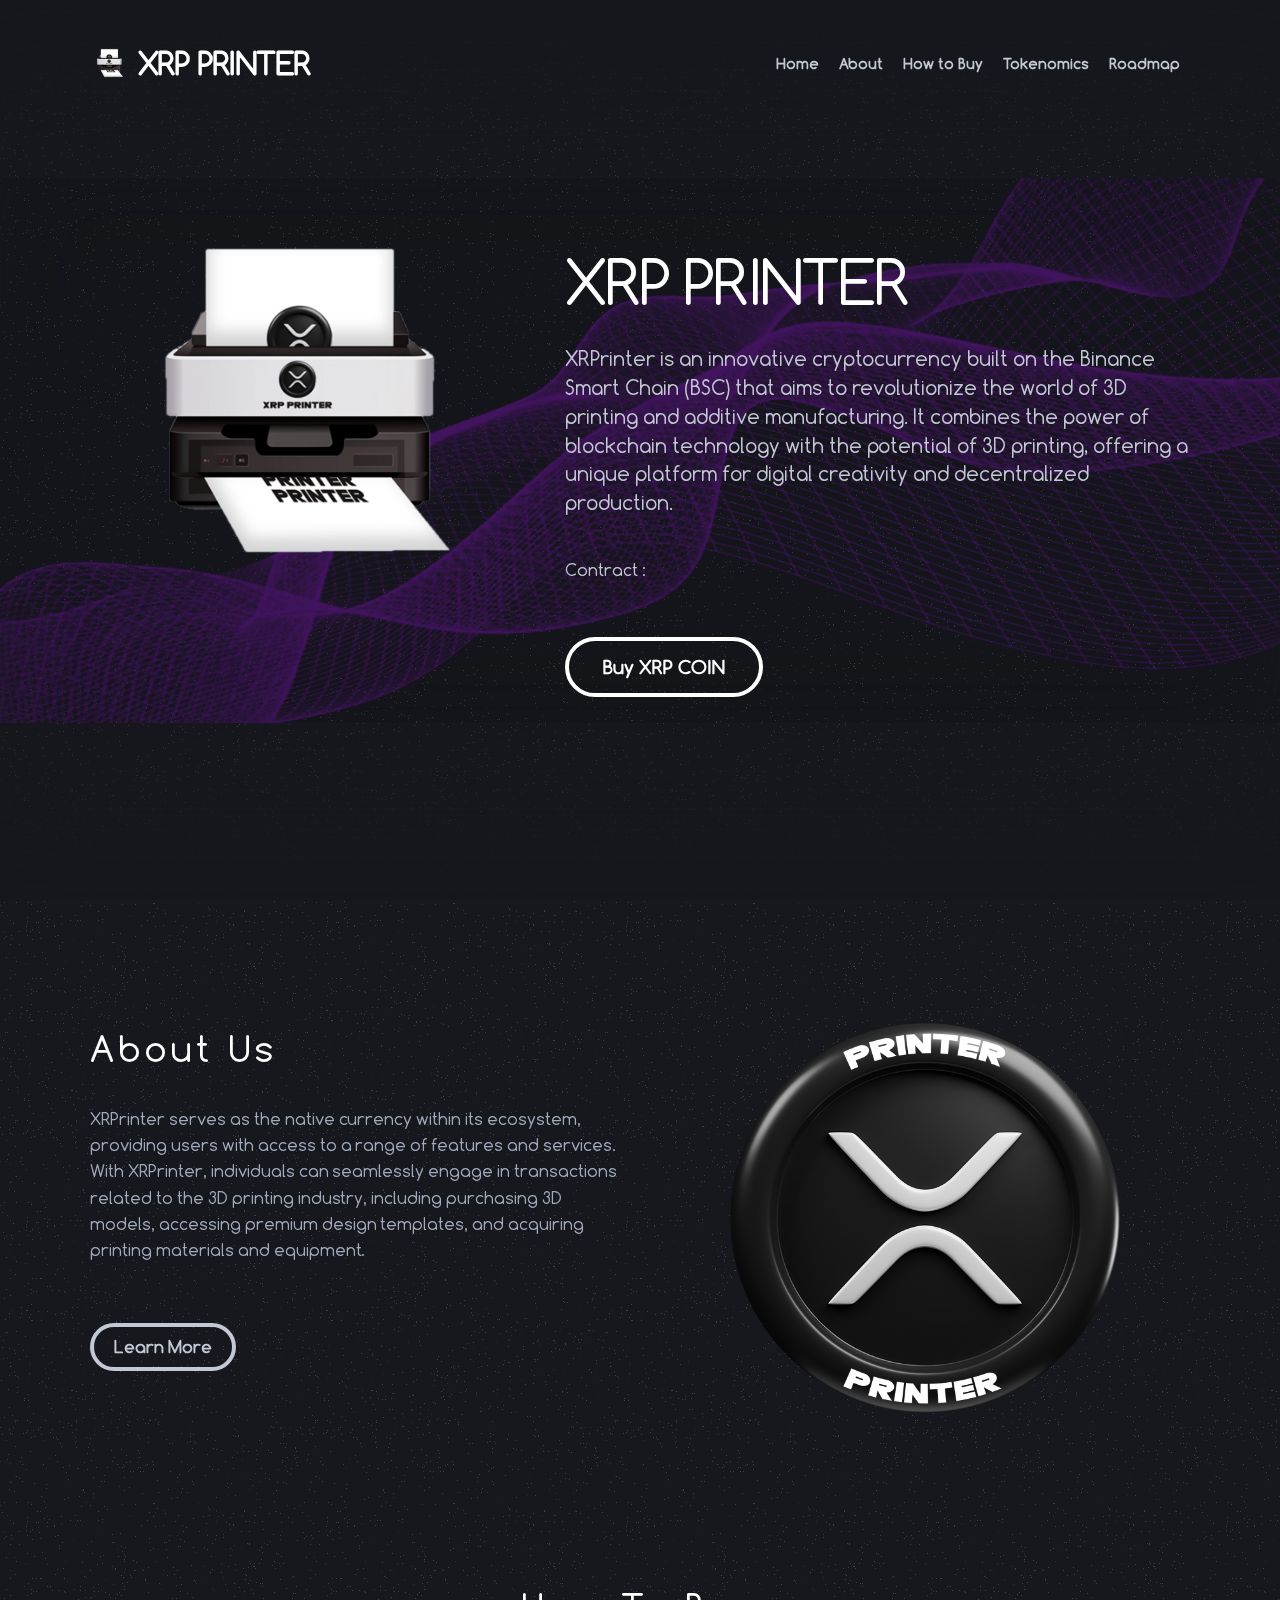
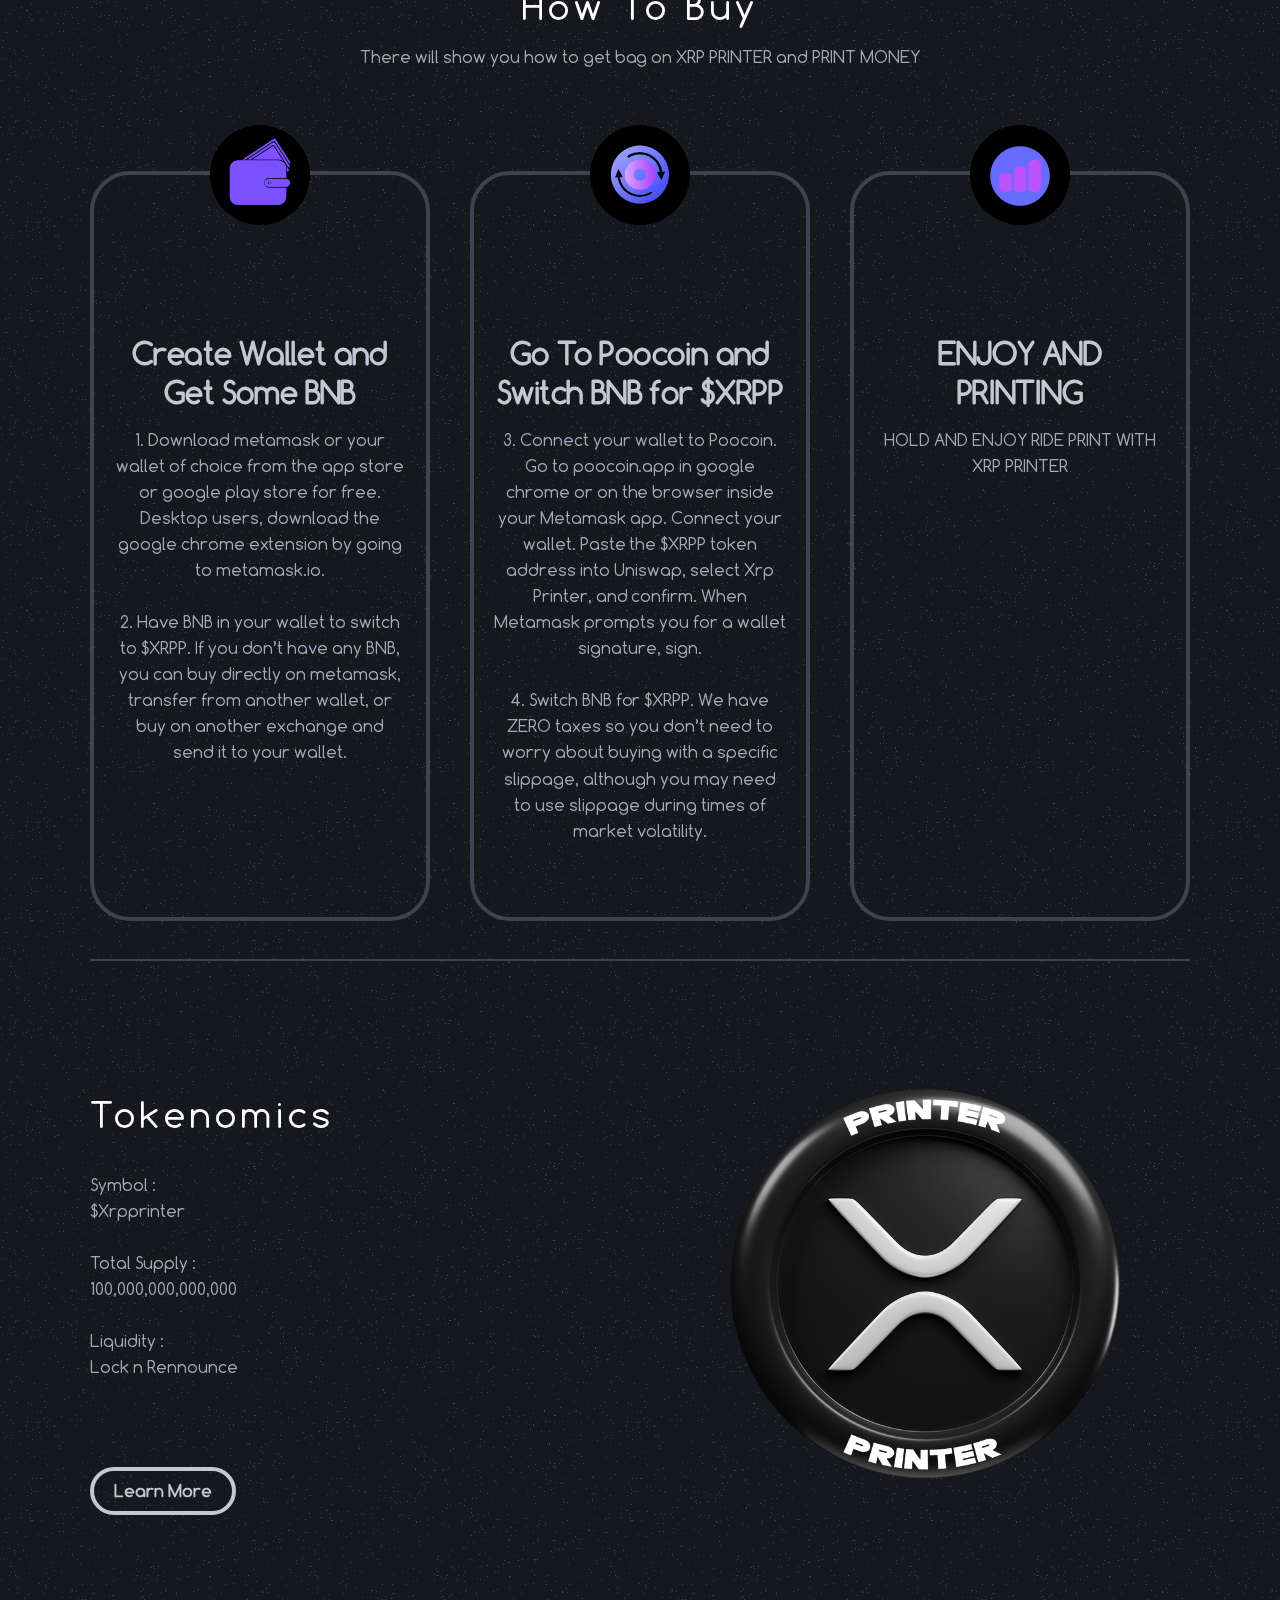
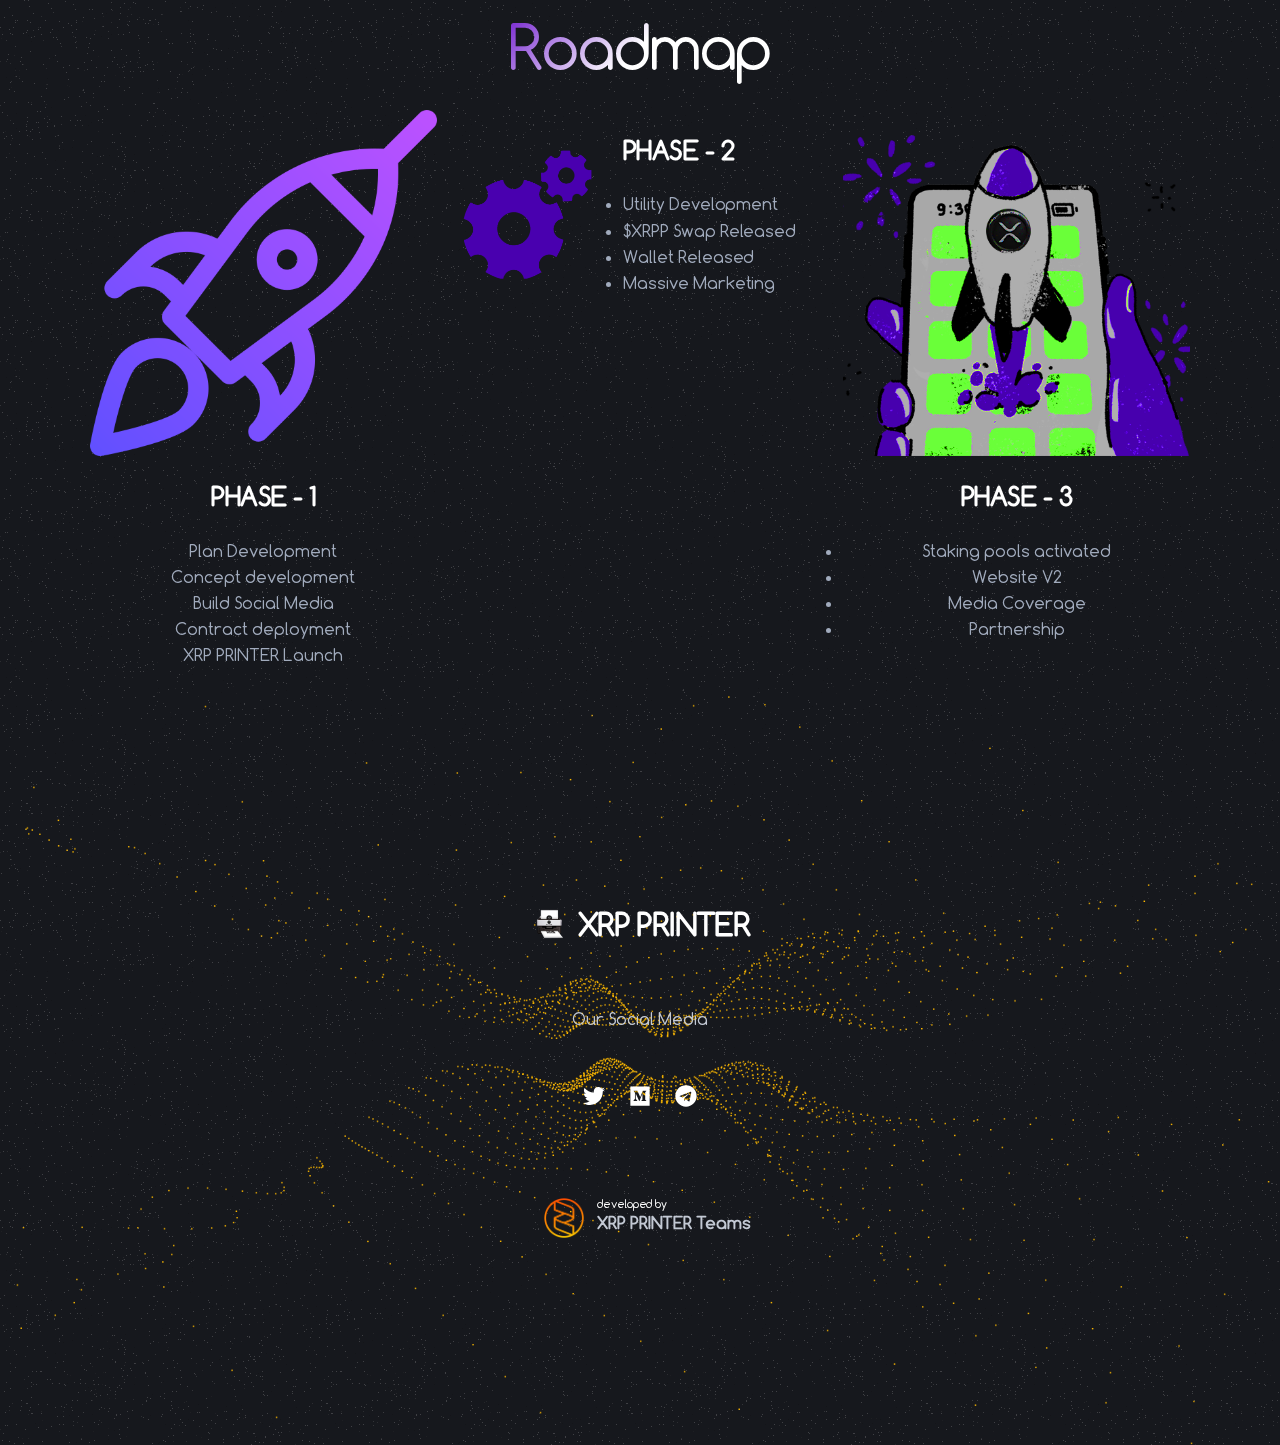
==== index.html @ 6c100ae3 "UPDATE" ====
<!DOCTYPE html>
<html lang="en">
<meta http-equiv="X-UA-Compatible" content="IE=edge" />
<meta name="viewport" content="width=device-width, initial-scale=1.0" />

<head>
  <meta charset="utf-8" />
  <style type="text/css">
    svg:not(:root).svg-inline--fa {
      overflow: visible;
    }

    .svg-inline--fa {
      display: inline-block;
      font-size: inherit;
      height: 1em;
      overflow: visible;
      vertical-align: -0.125em;
    }

    .svg-inline--fa.fa-lg {
      vertical-align: -0.225em;
    }

    .svg-inline--fa.fa-w-1 {
      width: 0.0625em;
    }

    .svg-inline--fa.fa-w-2 {
      width: 0.125em;
    }

    .svg-inline--fa.fa-w-3 {
      width: 0.1875em;
    }

    .svg-inline--fa.fa-w-4 {
      width: 0.25em;
    }

    .svg-inline--fa.fa-w-5 {
      width: 0.3125em;
    }

    .svg-inline--fa.fa-w-6 {
      width: 0.375em;
    }

    .svg-inline--fa.fa-w-7 {
      width: 0.4375em;
    }

    .svg-inline--fa.fa-w-8 {
      width: 0.5em;
    }

    .svg-inline--fa.fa-w-9 {
      width: 0.5625em;
    }

    .svg-inline--fa.fa-w-10 {
      width: 0.625em;
    }

    .svg-inline--fa.fa-w-11 {
      width: 0.6875em;
    }

    .svg-inline--fa.fa-w-12 {
      width: 0.75em;
    }

    .svg-inline--fa.fa-w-13 {
      width: 0.8125em;
    }

    .svg-inline--fa.fa-w-14 {
      width: 0.875em;
    }

    .svg-inline--fa.fa-w-15 {
      width: 0.9375em;
    }

    .svg-inline--fa.fa-w-16 {
      width: 1em;
    }

    .svg-inline--fa.fa-w-17 {
      width: 1.0625em;
    }

    .svg-inline--fa.fa-w-18 {
      width: 1.125em;
    }

    .svg-inline--fa.fa-w-19 {
      width: 1.1875em;
    }

    .svg-inline--fa.fa-w-20 {
      width: 1.25em;
    }

    .svg-inline--fa.fa-pull-left {
      margin-right: 0.3em;
      width: auto;
    }

    .svg-inline--fa.fa-pull-right {
      margin-left: 0.3em;
      width: auto;
    }

    .svg-inline--fa.fa-border {
      height: 1.5em;
    }

    .svg-inline--fa.fa-li {
      width: 2em;
    }

    .svg-inline--fa.fa-fw {
      width: 1.25em;
    }

    .fa-layers svg.svg-inline--fa {
      bottom: 0;
      left: 0;
      margin: auto;
      position: absolute;
      right: 0;
      top: 0;
    }

    .fa-layers {
      display: inline-block;
      height: 1em;
      position: relative;
      text-align: center;
      vertical-align: -0.125em;
      width: 1em;
    }

    .fa-layers svg.svg-inline--fa {
      -webkit-transform-origin: center center;
      transform-origin: center center;
    }

    .fa-layers-counter,
    .fa-layers-text {
      display: inline-block;
      position: absolute;
      text-align: center;
    }

    .fa-layers-text {
      left: 50%;
      top: 50%;
      -webkit-transform: translate(-50%, -50%);
      transform: translate(-50%, -50%);
      -webkit-transform-origin: center center;
      transform-origin: center center;
    }

    .fa-layers-counter {
      background-color: #ff253a;
      border-radius: 1em;
      color: #fff;
      height: 1.5em;
      line-height: 1;
      max-width: 5em;
      min-width: 1.5em;
      overflow: hidden;
      padding: 0.25em;
      right: 0;
      text-overflow: ellipsis;
      top: 0;
      -webkit-transform: scale(0.25);
      transform: scale(0.25);
      -webkit-transform-origin: top right;
      transform-origin: top right;
    }

    .fa-layers-bottom-right {
      bottom: 0;
      right: 0;
      top: auto;
      -webkit-transform: scale(0.25);
      transform: scale(0.25);
      -webkit-transform-origin: bottom right;
      transform-origin: bottom right;
    }

    .fa-layers-bottom-left {
      bottom: 0;
      left: 0;
      right: auto;
      top: auto;
      -webkit-transform: scale(0.25);
      transform: scale(0.25);
      -webkit-transform-origin: bottom left;
      transform-origin: bottom left;
    }

    .fa-layers-top-right {
      right: 0;
      top: 0;
      -webkit-transform: scale(0.25);
      transform: scale(0.25);
      -webkit-transform-origin: top right;
      transform-origin: top right;
    }

    .fa-layers-top-left {
      left: 0;
      right: auto;
      top: 0;
      -webkit-transform: scale(0.25);
      transform: scale(0.25);
      -webkit-transform-origin: top left;
      transform-origin: top left;
    }

    .fa-lg {
      font-size: 1.33333em;
      line-height: 0.75em;
      vertical-align: -0.0667em;
    }

    .fa-xs {
      font-size: 0.75em;
    }

    .fa-sm {
      font-size: 0.875em;
    }

    .fa-1x {
      font-size: 1em;
    }

    .fa-2x {
      font-size: 2em;
    }

    .fa-3x {
      font-size: 3em;
    }

    .fa-4x {
      font-size: 4em;
    }

    .fa-5x {
      font-size: 5em;
    }

    .fa-6x {
      font-size: 6em;
    }

    .fa-7x {
      font-size: 7em;
    }

    .fa-8x {
      font-size: 8em;
    }

    .fa-9x {
      font-size: 9em;
    }

    .fa-10x {
      font-size: 10em;
    }

    .fa-fw {
      text-align: center;
      width: 1.25em;
    }

    .fa-ul {
      list-style-type: none;
      margin-left: 2.5em;
      padding-left: 0;
    }

    .fa-ul>li {
      position: relative;
    }

    .fa-li {
      left: -2em;
      position: absolute;
      text-align: center;
      width: 2em;
      line-height: inherit;
    }

    .fa-border {
      border: solid 0.08em #eee;
      border-radius: 0.1em;
      padding: 0.2em 0.25em 0.15em;
    }

    .fa-pull-left {
      float: left;
    }

    .fa-pull-right {
      float: right;
    }

    .fa.fa-pull-left,
    .fab.fa-pull-left,
    .fal.fa-pull-left,
    .far.fa-pull-left,
    .fas.fa-pull-left {
      margin-right: 0.3em;
    }

    .fa.fa-pull-right,
    .fab.fa-pull-right,
    .fal.fa-pull-right,
    .far.fa-pull-right,
    .fas.fa-pull-right {
      margin-left: 0.3em;
    }

    .fa-spin {
      -webkit-animation: fa-spin 2s infinite linear;
      animation: fa-spin 2s infinite linear;
    }

    .fa-pulse {
      -webkit-animation: fa-spin 1s infinite steps(8);
      animation: fa-spin 1s infinite steps(8);
    }

    @-webkit-keyframes fa-spin {
      0% {
        -webkit-transform: rotate(0);
        transform: rotate(0);
      }

      100% {
        -webkit-transform: rotate(360deg);
        transform: rotate(360deg);
      }
    }

    @keyframes fa-spin {
      0% {
        -webkit-transform: rotate(0);
        transform: rotate(0);
      }

      100% {
        -webkit-transform: rotate(360deg);
        transform: rotate(360deg);
      }
    }

    .fa-rotate-90 {
      -webkit-transform: rotate(90deg);
      transform: rotate(90deg);
    }

    .fa-rotate-180 {
      -webkit-transform: rotate(180deg);
      transform: rotate(180deg);
    }

    .fa-rotate-270 {
      -webkit-transform: rotate(270deg);
      transform: rotate(270deg);
    }

    .fa-flip-horizontal {
      -webkit-transform: scale(-1, 1);
      transform: scale(-1, 1);
    }

    .fa-flip-vertical {
      -webkit-transform: scale(1, -1);
      transform: scale(1, -1);
    }

    .fa-flip-horizontal.fa-flip-vertical {
      -webkit-transform: scale(-1, -1);
      transform: scale(-1, -1);
    }

    :root .fa-flip-horizontal,
    :root .fa-flip-vertical,
    :root .fa-rotate-180,
    :root .fa-rotate-270,
    :root .fa-rotate-90 {
      -webkit-filter: none;
      filter: none;
    }

    .fa-stack {
      display: inline-block;
      height: 2em;
      position: relative;
      width: 2em;
    }

    .fa-stack-1x,
    .fa-stack-2x {
      bottom: 0;
      left: 0;
      margin: auto;
      position: absolute;
      right: 0;
      top: 0;
    }

    .svg-inline--fa.fa-stack-1x {
      height: 1em;
      width: 1em;
    }

    .svg-inline--fa.fa-stack-2x {
      height: 2em;
      width: 2em;
    }

    .fa-inverse {
      color: #fff;
    }

    .sr-only {
      border: 0;
      clip: rect(0, 0, 0, 0);
      height: 1px;
      margin: -1px;
      overflow: hidden;
      padding: 0;
      position: absolute;
      width: 1px;
    }

    .sr-only-focusable:active,
    .sr-only-focusable:focus {
      clip: auto;
      height: auto;
      margin: 0;
      overflow: visible;
      position: static;
      width: auto;
    }
  </style>
  <link rel="stylesheet" href="assets/css/responsive.css">
  <!-- carousel CSS -->
  <link rel="stylesheet" href="assets/css/owl.carousel.min.css">
  <!--header icon CSS -->
  <link rel="icon" href="https://oznetwork.tech/assets/img/fabicon.png">
  <!-- animations CSS -->
  <link rel="stylesheet" href="assets/css/animate.min.css">
  <!-- font-awsome CSS -->
  <link rel="stylesheet" href="assets/css/font-awesome.min.css">
  <!-- Bootstrap CSS -->
  <link rel="stylesheet" href="assets/css/bootstrap.min.css">
  <!-- mobile menu CSS -->
  <link rel="stylesheet" href="assets/css/slicknav.min.css">
  <!--css animation-->
  <link rel="stylesheet" href="assets/css/animation.css">
  <!--css animation-->
  <link rel="stylesheet" href="assets/css/material-design-iconic-font.min.css">
  <!-- style CSS -->
  <link rel="icon" href="images/xrp.png" sizes="192x192" />


  <link data-precedence="next.js" href="_next/static/css/main.css" rel="stylesheet" />
  <link as="script" href="js/js-plugins/particles.js" rel="preload" />
  <link as="script" href="js/jquery-3.3.1.js" rel="preload" />
  <link as="script" href="js/method-assign.js" rel="preload" />
  <link as="script" href="js/js-plugins/leaflet.js" rel="preload" />
  <link as="script" href="js/js-plugins/crum-mega-menu.js" rel="preload" />
  <link as="script" href="js/js-plugins/waypoints.js" rel="preload" />
  <link as="script" href="js/js-plugins/jquery-circle-progress.js" rel="preload" />
  <link as="script" href="js/js-plugins/segment.js" rel="preload" />
  <link as="script" href="js/js-plugins/bootstrap.js" rel="preload" />
  <link as="script" href="js/js-plugins/imagesLoaded.js" rel="preload" />
  <link as="script" href="js/js-plugins/jquery.matchHeight.js" rel="preload" />
  <link as="script" href="js/js-plugins/jquery-countTo.js" rel="preload" />
  <link as="script" href="js/js-plugins/Headroom.js" rel="preload" />
  <link as="script" href="js/js-plugins/jquery.magnific-popup.js" rel="preload" />
  <link as="script" href="js/js-plugins/popper.min.js" rel="preload" />
  <link as="script" href="js/js-plugins/perfect-scrollbar.js" rel="preload" />
  <link as="script" href="js/js-plugins/jquery.datetimepicker.full.js" rel="preload" />
  <link as="script" href="js/js-plugins/svgxuse.js" rel="preload" />
  <link as="script" href="js/js-plugins/select2.js" rel="preload" />
  <link as="script" href="js/js-plugins/smooth-scroll.js" rel="preload" />
  <link as="script" href="js/js-plugins/sharer.js" rel="preload" />
  <link as="script" href="js/js-plugins/isotope.pkgd.min.js" rel="preload" />
  <link as="script" href="js/js-plugins/ajax-pagination.js" rel="preload" />
  <link as="script" href="js/js-plugins/swiper.min.js" rel="preload" />
  <link as="script" href="js/js-plugins/material.min.js" rel="preload" />
  <link as="script" href="js/js-plugins/orbitlist.js" rel="preload" />
  <link as="script" href="js/js-plugins/highstock.js" rel="preload" />
  <link as="script" href="js/js-plugins/bootstrap-datepicker.js" rel="preload" />
  <link as="script" href="js/js-plugins/TimeCircles.js" rel="preload" />
  <link as="script" href="js/js-plugins/ion.rangeSlider.js" rel="preload" />
  <link as="script" href="fonts/fontawesome-all.js" rel="preload" />
  <link as="script" href="js/main.js" rel="preload" />
  <link as="script" href="js/svg-loader.js" rel="preload" />
  <meta name="viewport" content="width=device-width, initial-scale=1, maximum-scale=1" />
  <!-- <link href="/apple-touch-icon.png" rel="apple-touch-icon" sizes="180x180" /> -->
  <!-- <link href="/favicon-32x32.png" rel="icon" sizes="32x32" type="image/png" />
  <link href="/favicon-16x16.png" rel="icon" sizes="16x16" type="image/png" /> -->
  <meta name="msapplication-TileColor" content="#da532c" />
  <meta name="theme-color" content="#ffffff" />
  <title>XRP Printer - Official Website</title>
  <meta name="description" content="XRP Printer - BINANCE SMART CHAIN" />
  <meta name="viewport" content="width=device-width, initial-scale=1" />
  <!-- <link href="/favicon.ico" rel="icon" sizes="any" type="image/x-icon" /> -->
  <script src="_next/static/chunks/polyfills-c67a75d1b6f99dc8.js" nomodule=""></script>
</head>

<body class="crumina-grid">
  <div class="relative">
    <div class="header animated headroom--top headroom--not-bottom" id="site-header">
      <div class="container">
        <div class="header-content-wrapper">
          <a href="index.html" class="site-logo"><img src="images/logo2.png" alt="" width="60" height="60" />
            <h4>XRP PRINTER</h4>
          </a>
          <nav id="primary-menu" class="primary-menu primary-menu-responsive">
            <a href="javascript:void(0)" id="menu-icon-trigger" class="menu-icon-trigger showhide"><span
                class="mob-menu--title">Menu</span><span id="menu-icon-wrapper" class="menu-icon-wrapper"
                style="visibility: visible"><svg width="1000px" height="1000px">
                  <path id="pathD" d="M 300 400 L 700 400 C 900 400 900 750 600 850 A 400 400 0 0 1 200 200 L 800 800"
                    style="
                        stroke-dashoffset: 5803.15;
                        stroke-dasharray: 2901.57, 2981.57, 240;
                      "></path>
                  <path id="pathE" d="M 300 500 L 700 500" style="
                        stroke-dashoffset: 800;
                        stroke-dasharray: 400, 480, 240;
                      "></path>
                  <path id="pathF" d="M 700 600 L 300 600 C 100 600 100 200 400 150 A 400 380 0 1 1 200 800 L 800 200"
                    style="
                        stroke-dashoffset: 6993.11;
                        stroke-dasharray: 3496.56, 3576.56, 240;
                      "></path>
                </svg></span></a>
            <ul class="primary-menu-menu primary-menu-indented scrollable" style="max-height: 460px; display: none">
              <li><a href="index.#home">Home</a></li>
              <li><a href="index.html#about" data-scroll="true">About</a></li>
              <li><a href="index.html#howto" data-scroll="true">How to Buy</a></li>
              <li><a href="index.html#tokenomics" data-scroll="true">Tokenomics</a></li>
              <li><a href="index.html#roadmap" data-scroll="true">Roadmap</a></li>
              <li class="scrollable-fix"></li>
            </ul>
          </nav>
        </div>
      </div>
    </div>

    <div class="main-content-wrapper">
     
      <section id="home" data-settings="particles-1"
        class="main-section crumina-flying-balls particles-js bg-1 medium-padding120 responsive-align-center"
        id="particle-489">
        <div class="container">
          <div class="row">
            <div class="col-lg-5 col-md-12 col-sm-12 col-xs-12">
              <img class="responsive-width-50" src="images/xrp.png " alt="image" />
            </div>
            <div class="col-lg-7 col-md-12 col-sm-12 col-xs-12">
              <div class="crumina-module crumina-heading heading--h1 heading--with-decoration">
                <h2 class="c-primary">XRP PRINTER</h2>
                <div class="heading-text">
                  XRPrinter is an innovative cryptocurrency built on the Binance Smart Chain (BSC) that aims to revolutionize the world of 3D printing and additive manufacturing. It combines the power of blockchain technology with the potential of 3D printing, offering a unique platform for digital creativity and decentralized production.
                  <!-- contract here -->
                  <p class="mt-10">
                    Contract :
                  </p>
                </div>
              </div>
              <a data-scroll="" href="https://poocoin.app/tokens/0xb421673ac6b945ef128a8d3eaedf08bde0da4af9"
                class="btn btn--large btn--transparent btn--secondary">Buy XRP COIN</a><br />
            </div>
          </div>
        </div>
        <canvas class="particles-js-canvas-el" width="961" height="1146" style="width: 100%; height: 100%"></canvas>
      </section>

      <section id="about" class="medium-padding60 responsive-align-center">
        <div class="container">
          <div class="row">
            <div class="col-lg-6 col-md-12 col-sm-12 col-xs-12 items-center justify-center">
              <header class="crumina-module crumina-heading heading--h2 heading--with-decoration">
                <div class="heading-sup-title">About Us</div>
              </header>
              <p>
                XRPrinter serves as the native currency within its ecosystem, providing users with access to a range of features and services. With XRPrinter, individuals can seamlessly engage in transactions related to the 3D printing industry, including purchasing 3D models, accessing premium design templates, and acquiring printing materials and equipment.
              </p>

              <div class="btn-market-wrap mt60">
                <a href="#about" class="btn btn--market btn--apple btn--with-icon btn--icon-left">
                  <div class="text">
                    <span class="title">Learn More</span>
                  </div>
                </a>
              </div>
            </div>
            <div class="col-lg-6 col-md-12 col-sm-12 col-xs-12">
              <img class="responsive-width-50" src="images/laptop.png" alt="phone" />
            </div>
          </div>
        </div>
      </section>

      <section id="how-to">
        <div class="container">
          <div class="align-center">
            <div class="crumina-module crumina-heading heading--h2 heading--with-decoration">
              <div class="heading-sup-title">How To Buy</div>
              <p>
                There will show you how to get bag on XRP PRINTER and PRINT MONEY
              </p>
            </div>
          </div>
          <div class="row">
            <div class="col-lg-4 col-md-12 col-sm-12 col-xs-12 mb30">
              <div class="crumina-module crumina-info-box info-box--style7 min-h-[750px]">
                <div class="info-box-thumb">
                  <img src="images/l2.png" class="woox-icon" alt="bitcoin" />
                </div>
                <div class="info-box-content pt-16">
                  <h4 class="info-box-title">Create Wallet and Get Some BNB</h4>
                  <p class="info-box-text">
                    1. Download metamask or your wallet of choice from the app store or google play store for free. Desktop users, download the google chrome extension by going to metamask.io. <br> <br>
                    2. Have BNB in your wallet to switch to $XRPP. If you don’t have any BNB, you can buy directly on metamask, transfer from another wallet, or buy on another exchange and send it to your wallet.
                  </p>
                </div>
              </div>
            </div>
            <div class="col-lg-4 col-md-12 col-sm-12 col-xs-12 mb30">
              <div class="crumina-module crumina-info-box info-box--style7 min-h-[750px]">
                <div class="info-box-thumb">
                  <img src="images/dex.png" class="woox-icon" alt="bitcoin" />
                </div>
                <div class="info-box-content pt-16">
                  <h4 class="info-box-title">Go To Poocoin and Switch BNB for $XRPP</h4>
                  <p class="info-box-text">
                    3. Connect your wallet to Poocoin. Go to poocoin.app in google chrome or on the browser inside your Metamask app. Connect your wallet. Paste the $XRPP token address into Uniswap, select Xrp Printer, and confirm. When Metamask prompts you for a wallet signature, sign. <br> <br>
                    4. Switch BNB for $XRPP. We have ZERO taxes so you don’t need to worry about buying with a specific slippage, although you may need to use slippage during times of market volatility.
                  </p>
                </div>
              </div>
            </div>
            <div class="col-lg-4 col-md-12 col-sm-12 col-xs-12 mb30">
              <div class="crumina-module crumina-info-box info-box--style7 min-h-[750px]">
                <div class="info-box-thumb">
                  <img src="images/launchpad.png" class="woox-icon" alt="bitcoin" />
                </div>
                <div class="info-box-content pt-16">
                  <h4 class="info-box-title">ENJOY AND PRINTING</h4>
                  <p class="info-box-text">
                    HOLD AND ENJOY RIDE PRINT WITH XRP PRINTER
                  </p>
                </div>
              </div>
            </div>
          </div>
          <hr />
        </div>
      </section>

      <section id="tokenomics" class="medium-padding60 responsive-align-center">
        <div class="container">
          <div class="row">
            <div class="col-lg-6 col-md-12 col-sm-12 col-xs-12 items-center justify-center">
              <header class="crumina-module crumina-heading heading--h2 heading--with-decoration">
                <div class="heading-sup-title">Tokenomics</div>
              </header>
              <p>
                Symbol : <br>   $Xrpprinter <br> <br>
                Total Supply :  <br> 100,000,000,000,000 <br> <br>
                Liquidity : <br>   Lock n Rennounce  <br>  <br>  
              </p>

              <div class="btn-market-wrap mt60">
                <a href="#about" class="btn btn--market btn--apple btn--with-icon btn--icon-left">
                  <div class="text">
                    <span class="title">Learn More</span>
                  </div>
                </a>
              </div>
            </div>
            <div class="col-lg-6 col-md-12 col-sm-12 col-xs-12">
              <img class="responsive-width-50" src="images/laptop.png" alt="phone" />
            </div>
          </div>
        </div>
      </section>
      <!-- <section id="tokenomics">
        <div class="container pt-32">
          <div class="row pb-16 align-center">
            <div class="col-lg-8 col-lg-offset-2 col-md-12 col-sm-12 col-xs-12">
              <div class="crumina-module crumina-heading heading--h2 heading--with-decoration">
                <div class="heading-sup-title">TOKENOMICS</div>
                <h2 class="heading-title heading--half-colored">
                  Distribution supply
                </h2>
              </div>
            </div>
          </div>
          <div class="row px-8 lg:px-20">
            <div class="col-lg-12 col-md-12 col-sm-12 col-xs-12 mb30">
              <div class="crumina-module crumina-skills-item">
                <div class="skills-item-info">
                  <span class="skills-item-title">Uniswap</span>
                </div>
                <div class="skills-item-meter">
                  <span class="skills-item-meter-active bg-primary-color skills-animate"
                    style="width: 100%; opacity: 1"><span class="skills-item-count c-primary"><span
                        class="count-animate" data-speed="1000" data-refresh-interval="50" data-to="100"
                        data-from="0">100</span><span class="units">%</span></span></span>
                </div>
              </div>
              <div class="crumina-module crumina-skills-item">
                <div class="skills-item-info">
                  <span class="skills-item-title">Intial burn</span>
                </div>
                <div class="skills-item-meter">
                  <span class="skills-item-meter-active bg-primary-color skills-animate"
                    style="width: 0%; opacity: 1"><span class="skills-item-count c-primary"><span class="count-animate"
                        data-speed="1000" data-refresh-interval="50" data-to="0" data-from="0">0</span><span
                        class="units">%</span></span></span>
                </div>
              </div>
              <div class="crumina-module crumina-skills-item">
                <div class="skills-item-info">
                  <span class="skills-item-title">Dev</span>
                </div>
                <div class="skills-item-meter">
                  <span class="skills-item-meter-active bg-primary-color skills-animate"
                    style="width: 0%; opacity: 1"><span class="skills-item-count c-primary"><span class="count-animate"
                        data-speed="1000" data-refresh-interval="50" data-to="0" data-from="0">0</span><span
                        class="units">%</span></span></span>
                </div>
              </div>
            </div>
          </div>
          <div class="row px-8 lg:px-20">
            <div class="col-lg-6 col-md-12 col-sm-12 col-xs-12 mb30">
              <div class="crumina-module crumina-skills-item skills-item--bordered">
                <div class="skills-item-info">
                  <span class="skills-item-title">Tax buy<span class="skills-item-count c-primary"><span
                        class="count-animate" data-speed="1000" data-refresh-interval="50" data-to="5"
                        data-from="0">5</span><span class="units">%</span></span></span>
                </div>
                <div class="skills-item-meter">
                  <span class="skills-item-meter-active bg-primary-color skills-animate"
                    style="width: 5%; opacity: 1"></span>
                </div>
              </div>
            </div>
            <div class="col-lg-6 col-md-12 col-sm-12 col-xs-12 mb30">
              <div class="crumina-module crumina-skills-item skills-item--bordered">
                <div class="skills-item-info">
                  <span class="skills-item-title">Tax Sell<span class="skills-item-count c-primary"><span
                        class="count-animate" data-speed="1000" data-refresh-interval="50" data-to="5"
                        data-from="0">5</span><span class="units">%</span></span></span>
                </div>
                <div class="skills-item-meter">
                  <span class="skills-item-meter-active bg-primary-color skills-animate"
                    style="width: 5%; opacity: 1"></span>
                </div>
              </div>
            </div>
          </div>
        </div>
      </section> -->
    </div>


    <!--roadmap area start-->
    <section class="roadmap-area section-padding wow fadeInUp" id="roadmap">
      <div class="container">
        <div class="row">
          <div class="col-12 text-center">
            <h2 class="heading-title heading--half-colored">
              Roadmap
            </h2>
            <div class="space-10"></div>
          </div>
          <div class="space-60 d-none d-sm-block"></div>
        </div>
      </div>

      <div class="container">
        <div class="roadmap-carousel owl-carousel">


          <div class="roadmap-item">
            <div class="single-roadmap text-center road-left">
              <div class="single-roadmap-img">
                <img src="assets/img/roadmap-1.png" alt="">
              </div>
              <div class="space-30"></div>
              <div class="roadmap-text">
                <p></p>
                <div class="space-10"></div>
                <h5>PHASE - 1 </h5>
                <p>
                  <li> Plan Development</li>
                  <li> Concept development </li>
                  <li> Build Social Media</li>
                  <li> Contract deployment</li>
                  <li> XRP PRINTER Launch</li>
                </p>
              </div>
            </div>
          </div>

          <div class="roadmap-item align-self-center">
            <div class="single-roadmap road-right">
              <div class="row">
                <div class="col-5 align-self-center">
                  <div class="single-roadmap-img">
                    <img src="assets/img/roadmap-2.png" alt="">
                  </div>
                </div>
                <div class="col-7">
                  <div class="roadmap-text">
                    <p></p>
                    <h5> PHASE - 2</h5>
                    <p>
                      <li> Utility Development</li>
                      <li> $XRPP Swap Released </li>
                      <li> Wallet Released</li>
                      <li> Massive Marketing</li>
                      
                    </p>
                  </div>
                </div>
              </div>
            </div>
          </div>

          <div class="roadmap-item">
            <div class="single-roadmap text-center road-left">
              <div class="single-roadmap-img">
                <img src="assets/img/roadmap-4.png" alt="">
              </div>
              <div class="space-30"></div>
              <div class="roadmap-text">
                <p></p>
                <div class="space-10"></div>
                <h5>PHASE - 3</h5>
                <p>
                  <li> Staking pools activated</li>
                  <li> Website V2 </li>
                  <li> Media Coverage</li>
                  <li> Partnership</li>
                  
                </p>
              </div>
            </div>
          </div>


        </div>
      </div>

    </section>
    <!--roadmap area end-->


    <footer id="site-footer" class="footer">
      <canvas id="can" width="1280" height="648"></canvas>
      <div class="container">
        <div class="row">
          <div class="col-lg-6 col-lg-offset-3 col-md-6 col-md-offset-3 col-sm-12 col-sm-offset-0 col-xs-12">
            <div class="widget w-info">
              <a href="index.html" class="site-logo"><img src="images/logo2.png" alt="Torarium" width="40" height="40" />
                <h4> XRP PRINTER</h4>
              </a>
              <p>Our Social Media </p>
            </div>
            <div class="widget w-contacts">
              <ul class="socials socials--white">
                <li class="social-item">
                  <a href="https://twitter.com/" target="_blank"><svg
                      class="svg-inline--fa fa-twitter fa-w-16 woox-icon" aria-hidden="true" data-prefix="fab"
                      data-icon="twitter" role="img" xmlns="http://www.w3.org/2000/svg" viewBox="0 0 512 512"
                      data-fa-i2svg="">
                      <path fill="currentColor"
                        d="M459.37 151.716c.325 4.548.325 9.097.325 13.645 0 138.72-105.583 298.558-298.558 298.558-59.452 0-114.68-17.219-161.137-47.106 8.447.974 16.568 1.299 25.34 1.299 49.055 0 94.213-16.568 130.274-44.832-46.132-.975-84.792-31.188-98.112-72.772 6.498.974 12.995 1.624 19.818 1.624 9.421 0 18.843-1.3 27.614-3.573-48.081-9.747-84.143-51.98-84.143-102.985v-1.299c13.969 7.797 30.214 12.67 47.431 13.319-28.264-18.843-46.781-51.005-46.781-87.391 0-19.492 5.197-37.36 14.294-52.954 51.655 63.675 129.3 105.258 216.365 109.807-1.624-7.797-2.599-15.918-2.599-24.04 0-57.828 46.782-104.934 104.934-104.934 30.213 0 57.502 12.67 76.67 33.137 23.715-4.548 46.456-13.32 66.599-25.34-7.798 24.366-24.366 44.833-46.132 57.827 21.117-2.273 41.584-8.122 60.426-16.243-14.292 20.791-32.161 39.308-52.628 54.253z">
                      </path>
                    </svg><!-- <i class="fab fa-twitter woox-icon"></i> --></a>
                </li>
                <li class="social-item">
                  <a href="https://medium.com/" target="_blank"><svg class="svg-inline--fa fa-medium fa-w-14 woox-icon"
                      aria-hidden="true" data-prefix="fab" data-icon="medium" role="img"
                      xmlns="http://www.w3.org/2000/svg" viewBox="0 0 448 512" data-fa-i2svg="">
                      <path fill="currentColor"
                        d="M0 32v448h448V32H0zm372.2 106.1l-24 23c-2.1 1.6-3.1 4.2-2.7 6.7v169.3c-.4 2.6.6 5.2 2.7 6.7l23.5 23v5.1h-118V367l24.3-23.6c2.4-2.4 2.4-3.1 2.4-6.7V199.8l-67.6 171.6h-9.1L125 199.8v115c-.7 4.8 1 9.7 4.4 13.2l31.6 38.3v5.1H71.2v-5.1l31.6-38.3c3.4-3.5 4.9-8.4 4.1-13.2v-133c.4-3.7-1-7.3-3.8-9.8L75 138.1V133h87.3l67.4 148L289 133.1h83.2v5z">
                      </path>
                    </svg><!-- <i class="fab fa-medium woox-icon"></i> --></a>
                </li>
                <li class="social-item">
                  <a href="https://t.me/" target="_blank"><svg
                      class="svg-inline--fa fa-telegram fa-w-16 woox-icon" aria-hidden="true" data-prefix="fab"
                      data-icon="telegram" role="img" xmlns="http://www.w3.org/2000/svg" viewBox="0 0 496 512"
                      data-fa-i2svg="">
                      <path fill="currentColor"
                        d="M248 8C111 8 0 119 0 256s111 248 248 248 248-111 248-248S385 8 248 8zm121.8 169.9l-40.7 191.8c-3 13.6-11.1 16.9-22.4 10.5l-62-45.7-29.9 28.8c-3.3 3.3-6.1 6.1-12.5 6.1l4.4-63.1 114.9-103.8c5-4.4-1.1-6.9-7.7-2.5l-142 89.4-61.2-19.1c-13.3-4.2-13.6-13.3 2.8-19.7l239.1-92.2c11.1-4 20.8 2.7 17.2 19.5z">
                      </path>
                    </svg><!-- <i class="fab fa-telegram woox-icon"></i> --></a>
                </li>
              </ul>
            </div>
          </div>
        </div>
      </div>
      <div class="sub-footer">
        <div class="container">
          <div class="row">
            <div class="col-lg-6 col-lg-offset-3 col-md-6 col-md-offset-3 col-sm-12 col-sm-offset-0 col-xs-12">
              <div class="logo-design logo-design-crumina">
                <img src="images/logo.png" alt="Crumina" />
                <div class="design-wrap">
                  <div class="sup-title">developed by</div>
                  <a class="logo-title" href="index.html">XRP PRINTER Teams</a>
                </div>
              </div>
            </div>
          </div>
        </div>
      </div>
    </footer>

  </div>






  <script src="_next/static/chunks/webpack-000228ce75fbcfed.js" async=""></script>
  <script src="_next/static/chunks/2443530c-cdafa828f3e7cc6d.js" async=""></script>
  <script src="_next/static/chunks/423-9ce349a9d81b2c08.js" async=""></script>
  <script src="_next/static/chunks/main-app-85b93a4b9d3d4340.js" async=""></script>
  <script>
    self.__next_f = self.__next_f || [].push([0]);
  </script>
  <script>
    self.__next_f.push([1, '0:"$L1"\n']);
  </script>
  <script>
    self.__next_f.push([
      1,
      '2:I{"id":"8672","name":"","chunks":["272:webpack-000228ce75fbcfed","667:2443530c-cdafa828f3e7cc6d","423:423-9ce349a9d81b2c08"],"async":false}\n4:I{"id":"4472","name":"","chunks":["272:webpack-000228ce75fbcfed","667:2443530c-cdafa828f3e7cc6d","423:423-9ce349a9d81b2c08"],"async":false}\n6:I{"id":"1241","name":"","chunks":["185:app/layout-c0f0177bd6f2405b"],"async":false}\n7:I{"id":"2742","name":"","chunks":["272:webpack-000228ce75fbcfed","667:2443530c-cdafa828f3e7cc6d","423:423-9ce349a9d81b2c08"],"async":false}\n',
    ]);
  </script>
  <script>
    self.__next_f.push([
      1,
      '8:I{"id":"2100","name":"","chunks":["272:webpack-000228ce75fbcfed","667:2443530c-cdafa828f3e7cc6d","423:423-9ce349a9d81b2c08"],"async":false}\n',
    ]);
  </script>
  <script>
    self.__next_f.push([
      1,
      '5:[null,null,[["$","link","0",{"rel":"stylesheet","href":"/_next/static/css/17721431a6b30c5b.css","precedence":"next.js"}]]]\n9:[null,null,[]]\na:[null,null,[["$","link","0",{"rel":"stylesheet","href":"/_next/static/css/17721431a6b30c5b.css","precedence":"next.js"}]]]\n',
    ]);
  </script>

  <!-- jquery 2.2.4 js-->
  <script src="assets/js/jquery-2.2.4.min.js"></script>
  <script src="assets/js/owl.carousel.min.js"></script>
  <script src="assets/js/main.js"></script>



  <script src="js/js-plugins/particles.js" async="true" data-nscript="afterInteractive"></script>
  <script src="js/jquery-3.3.1.js" async="true" data-nscript="afterInteractive"></script>
  <script src="js/method-assign.js" async="true" data-nscript="afterInteractive"></script>
  <script src="js/js-plugins/leaflet.js" async="true" data-nscript="afterInteractive"></script>
  <script src="js/js-plugins/crum-mega-menu.js" async="true" data-nscript="afterInteractive"></script>
  <script src="js/js-plugins/waypoints.js" async="true" data-nscript="afterInteractive"></script>
  <script src="js/js-plugins/jquery-circle-progress.js" async="true" data-nscript="afterInteractive"></script>
  <script src="js/js-plugins/segment.js" async="true" data-nscript="afterInteractive"></script>
  <script src="js/js-plugins/bootstrap.js" async="true" data-nscript="afterInteractive"></script>
  <script src="js/js-plugins/imagesLoaded.js" async="true" data-nscript="afterInteractive"></script>
  <script src="js/js-plugins/jquery.matchHeight.js" async="true" data-nscript="afterInteractive"></script>
  <script src="js/js-plugins/jquery-countTo.js" async="true" data-nscript="afterInteractive"></script>
  <script src="js/js-plugins/Headroom.js" async="true" data-nscript="afterInteractive"></script>
  <script src="js/js-plugins/jquery.magnific-popup.js" async="true" data-nscript="afterInteractive"></script>
  <script src="js/js-plugins/popper.min.js" async="true" data-nscript="afterInteractive"></script>
  <script src="js/js-plugins/perfect-scrollbar.js" async="true" data-nscript="afterInteractive"></script>
  <script src="js/js-plugins/jquery.datetimepicker.full.js" async="true" data-nscript="afterInteractive"></script>
  <script src="js/js-plugins/svgxuse.js" async="true" data-nscript="afterInteractive"></script>
  <script src="js/js-plugins/select2.js" async="true" data-nscript="afterInteractive"></script>
  <script src="js/js-plugins/smooth-scroll.js" async="true" data-nscript="afterInteractive"></script>
  <script src="js/js-plugins/sharer.js" async="true" data-nscript="afterInteractive"></script>
  <script src="js/js-plugins/isotope.pkgd.min.js" async="true" data-nscript="afterInteractive"></script>
  <script src="js/js-plugins/ajax-pagination.js" async="true" data-nscript="afterInteractive"></script>
  <script src="js/js-plugins/swiper.min.js" async="true" data-nscript="afterInteractive"></script>
  <script src="js/js-plugins/material.min.js" async="true" data-nscript="afterInteractive"></script>
  <script src="js/js-plugins/orbitlist.js" async="true" data-nscript="afterInteractive"></script>
  <script src="js/js-plugins/highstock.js" async="true" data-nscript="afterInteractive"></script>
  <script src="js/js-plugins/bootstrap-datepicker.js" async="true" data-nscript="afterInteractive"></script>
  <script src="js/js-plugins/TimeCircles.js" async="true" data-nscript="afterInteractive"></script>
  <script src="js/js-plugins/ion.rangeSlider.js" async="true" data-nscript="afterInteractive"></script>
  <script src="fonts/fontawesome-all.js" async="true" defer="true" data-nscript="afterInteractive"></script>
  <script src="js/main.js" async="true" data-nscript="afterInteractive"></script>
  <script src="js/svg-loader.js" async="true" data-nscript="afterInteractive"></script>
  <next-route-announcer></next-route-announcer>
  <div>
    <svg xmlns="http://www.w3.org/2000/svg" style="display: none">
      <symbol id="icon-adobe-reader-symbol" viewBox="0 0 512 512">
        <path
          d="m508 375c-19-33-98-54-169-58-6-7-13-14-19-21-61-70-85-170-94-224-2-11-3-20-4-27-1-6-2-17-14-17-4 0-8 1-11 4-4 5-3 10-3 17 1 7 3 16 4 27 6 54 8 157-34 239-4 8-8 16-13 24-78 23-140 63-150 97-3 12 0 24 9 33 10 10 21 15 35 15 37 0 79-41 125-122 20-5 41-9 60-11 8-1 20-2 28-3 21-4 45-5 69-4 57 59 103 88 137 88 19 0 34-9 44-25 5-10 5-22 0-32z m-463 82c-6 0-11-2-16-7-2-2-2-4-1-7 4-17 44-47 103-68-33 52-65 82-86 82z m209-136c-8 1-19 2-27 3-13 1-26 4-40 6 0-1 1-2 2-3 20-40 33-88 37-143 19 52 44 96 73 130 1 1 2 2 3 3-17 0-33 1-48 4z m230 73c-5 8-11 11-20 11l0 0c-22 0-55-20-95-58 62 8 107 27 115 41 1 2 1 3 0 6z">
        </path>
      </symbol>

      <symbol id="icon-apple" viewBox="0 0 512 512">
        <path
          d="m68 188c-43 75-15 189 32 258 24 35 49 66 82 66 0 0 1 0 2 0 15-1 26-5 37-10 12-5 25-11 45-11 19 0 31 6 42 11 12 5 24 10 41 9 37 0 60-34 81-63 21-31 31-61 35-73l0 0c1-2 0-4-2-5 0 0 0 0-1 0-6-3-64-29-64-98-1-57 43-87 52-92l0-1c1 0 2-1 2-2 0-1 0-3-1-3-30-45-76-51-95-52-3 0-5-1-8-1-22 0-43 9-60 15-12 5-22 9-29 9-8 0-18-4-29-9-16-6-34-13-53-13 0 0 0 0-1 0-44 1-85 26-108 65z m288-188c-26 1-58 17-77 40-16 18-32 49-28 81 0 2 2 3 4 3 2 1 4 1 5 1 26 0 54-15 73-38 20-24 30-55 27-83 0-2-2-4-4-4z">
        </path>
      </symbol>

      <symbol id="icon-bitcoin-1" viewBox="0 0 512 512">
        <path
          d="m332 225c0-25-20-45-45-45l-15 0 0-15c0-8-7-15-15-15-8 0-15 7-15 15l0 15-45 0c-8 0-15 7-15 15 0 8 7 15 15 15l15 0 0 90-15 0c-8 0-15 7-15 15 0 8 7 15 15 15l45 0 0 15c0 8 7 15 15 15 8 0 15-7 15-15l0-15 15 0c25 0 45-20 45-45 0-11-4-22-11-30 7-8 11-18 11-30z m-45 75l-45 0 0-30 45 0c8 0 15 7 15 15 0 8-7 15-15 15z m0-60l-45 0 0-30 45 0c8 0 15 7 15 15 0 8-7 15-15 15z">
        </path>
      </symbol>

      <symbol id="icon-bitcoin-2" viewBox="0 0 512 512">
        <path
          d="m452 171l-85 0c-5 0-9 3-9 8 0 5 4 9 9 9l77 0 0 222-376 0 0-222 77 0c5 0 9-4 9-9 0-5-4-8-9-8l-85 0c-5 0-9 3-9 8l0 239c0 5 4 9 9 9l392 0c5 0 9-4 9-9l0-239c0-5-4-8-9-8z m43 273l0-282c0-14-12-25-26-25l-85 0c-5 0-9 3-9 8 0 5 4 9 9 9l85 0c5 0 9 3 9 8l0 282-188 0 0 8c0 5-4 9-8 9l-52 0c-4 0-8-4-8-9l0-8-188 0 0-282c0-5 4-8 9-8l85 0c5 0 9-4 9-9 0-5-4-8-9-8l-85 0c-14 0-26 11-26 25l0 282-17 0 0 25c0 24 19 43 43 43l426 0c24 0 43-19 43-43l0-25z m0 25c0 14-12 26-26 26l-426 0c-14 0-26-12-26-26l0-8 189 0c0 0 1 0 1 1 0 0 0 1 0 1 1 1 1 2 2 3 0 0 0 1 1 1 0 1 1 2 2 3 0 0 0 0 0 0 1 2 3 2 4 3 0 1 1 1 1 1 1 1 2 1 3 2 0 0 1 0 1 0 1 1 2 1 3 1 1 0 1 0 2 0 1 1 3 1 4 1l52 0c1 0 3 0 4-1 1 0 1 0 2 0 1 0 2-1 3-1 0 0 1 0 1 0 1-1 2-1 3-2 0 0 1 0 1-1 1-1 3-2 4-3 0 0 0 0 0 0 1-1 2-2 2-3 1 0 1-1 1-1 1-1 1-2 2-3 0 0 0-1 0-1 0-1 1-1 1-1l189 0z m-204-371c12-14 10-36-5-48-4-3-8-5-13-6l0-10c0-5-4-8-8-8-5 0-9 3-9 8l0 9-9 0 0-9c0-5-3-8-8-8-5 0-9 3-9 8l0 9-25 0c-5 0-9 3-9 8 0 5 4 9 9 9l8 0 0 102-8 0c-5 0-9 4-9 9 0 4 4 8 9 8l25 0 0 9c0 4 4 8 9 8 5 0 8-4 8-8l0-9 9 0 0 9c0 4 4 8 9 8 4 0 8-4 8-8l0-9c24 0 43-19 43-42 0-17-10-32-25-39z m-61-38l35 0c9 0 17 7 17 17 0 9-8 17-17 17l-35 0z m43 102l-43 0 0-51 43 0c14 0 26 11 26 26 0 14-12 25-26 25z m-17-162c-61 0-111 50-111 111 0 61 50 111 111 111 61 0 111-50 111-111 0-61-50-111-111-111z m0 205c-52 0-94-42-94-94 0-52 42-94 94-94 52 0 94 42 94 94 0 52-42 94-94 94z m97 76l-40-40c-3-3-8-3-12 0l-40 40c-3 4-3 9 1 12 3 3 8 3 11 0l26-25 0 107c0 5 3 9 8 9 5 0 9-4 9-9l0-107 25 25c3 4 9 3 12 0 3-3 3-9 0-12z m-103 49c-3-3-8-3-11 0l-26 25 0-108c0-4-3-8-8-8-5 0-9 4-9 8l0 108-25-25c-3-4-9-3-12 0-3 3-3 8 0 12l40 40c3 3 9 3 12 0l40-40c3-4 3-9-1-12z">
        </path>
      </symbol>

      <symbol id="icon-bitcoin-on-ball" viewBox="0 0 512 512">
        <path
          d="m439 183c0-61-49-110-110-110l-36 0 0-36c0-21-17-37-37-37-20 0-37 16-37 37l0 36-109 0c-20 0-37 17-37 37 0 20 17 36 37 36l36 0 0 220-36 0c-20 0-37 16-37 36 0 20 17 37 37 37l109 0 0 36c0 21 17 37 37 37 20 0 37-16 37-37l0-36 36 0c43 0 83-26 100-65 18-40 11-86-18-118 18-20 28-46 28-73z m-110 183l-110 0 0-73 110 0c20 0 37 16 37 36 0 20-17 37-37 37z m0-147l-110 0 0-73 110 0c20 0 37 17 37 37 0 20-17 36-37 36z">
        </path>
      </symbol>

      <symbol id="icon-calendar" viewBox="0 0 512 512">
        <path
          d="m187 283c0-7-6-12-12-12l-41 0c-6 0-11 5-11 12l0 40c0 7 5 12 11 12l41 0c6 0 12-5 12-12z m101 0c0-7-5-12-12-12l-40 0c-7 0-12 5-12 12l0 40c0 7 5 12 12 12l40 0c7 0 12-5 12-12z m101 0c0-7-5-12-11-12l-41 0c-6 0-11 5-11 12l0 40c0 7 5 12 11 12l41 0c6 0 11-5 11-12z m-202 101c0-6-6-12-12-12l-41 0c-6 0-11 6-11 12l0 41c0 6 5 11 11 11l41 0c6 0 12-5 12-11z m101 0c0-6-5-12-12-12l-40 0c-7 0-12 6-12 12l0 41c0 6 5 11 12 11l40 0c7 0 12-5 12-11z m101 0c0-6-5-12-11-12l-41 0c-6 0-11 6-11 12l0 41c0 6 5 11 11 11l41 0c6 0 11-5 11-11z m73-327l0 62c0 28-23 51-51 51l-32 0c-28 0-51-23-51-51l0-62-144 0 0 62c0 28-23 51-51 51l-32 0c-28 0-51-23-51-51l0-62c-24 1-44 21-44 46l0 363c0 25 20 46 46 46l409 0c25 0 45-21 45-46l0-363c0-25-20-45-44-46z m-15 386c0 11-9 20-20 20l-343 0c-11 0-20-9-20-20l0-187c0-11 9-20 20-20l343 0c11 0 20 9 20 20z m-346-307l32 0c9 0 17-7 17-17l0-102c0-9-8-17-17-17l-32 0c-10 0-18 8-18 17l0 102c0 10 8 17 18 17z m278 0l31 0c10 0 18-7 18-17l0-102c0-9-8-17-18-17l-31 0c-10 0-18 8-18 17l0 102c0 10 8 17 18 17z">
        </path>
      </symbol>

      <symbol id="icon-circular-clock" viewBox="0 0 512 512">
        <path
          d="m187 358l64-53c2 0 4 1 6 1 26 0 48-21 48-47 0-15-8-28-19-36l-9-116c0-9-6-16-15-18-11-2-21 6-22 17l-9 117c-12 8-19 22-19 38 1 2 1 4 1 6l-52 64c-6 6-7 16-2 23 7 9 19 11 28 4z m72-117c10 0 18 8 18 18 0 11-8 19-18 19-11 0-19-8-19-19 0-10 8-18 19-18z m-3 271c141 0 256-115 256-256 0-141-115-256-256-256-141 0-256 115-256 256 0 141 115 256 256 256z m0-452c108 0 196 88 196 196 0 108-88 196-196 196-108 0-196-88-196-196 0-108 88-196 196-196z">
        </path>
      </symbol>

      <symbol id="icon-circumference" viewBox="0 0 512 512">
        <path
          d="m256 71c49 0 95 19 130 54 35 35 54 81 54 131 0 49-19 95-54 130-35 35-81 54-130 54-50 0-96-19-131-54-35-35-54-81-54-130 0-50 19-96 54-131 35-35 81-54 131-54m0-71c-141 0-256 115-256 256 0 141 115 256 256 256 141 0 256-115 256-256 0-141-115-256-256-256z">
        </path>
      </symbol>

      <symbol id="icon-close-cross" viewBox="0 0 512 512">
        <path
          d="m341 255l150-151c24-24 24-62 0-86-24-24-62-24-86 0l-150 150-151-150c-24-24-62-24-86 0-24 24-24 62 0 86l150 151-150 150c-24 24-24 62 0 86 12 12 27 18 43 18 16 0 31-6 43-18l151-150 150 150c12 12 27 18 43 18 16 0 31-6 43-18 24-24 24-62 0-86z">
        </path>
      </symbol>

      <symbol id="icon-github" viewBox="0 0 512 512">
        <path
          d="m256 5c-141 0-256 115-256 257 0 114 73 210 175 244 13 3 18-5 18-12 0-6-1-22-1-44-71 16-86-34-86-34-12-30-28-38-28-38-24-16 1-16 1-16 26 2 39 27 39 27 23 39 60 28 75 21 2-16 9-28 16-34-57-7-116-29-116-127 0-28 10-51 26-69-3-7-11-33 3-68 0 0 21-7 70 26 20-5 42-8 64-8 22 0 44 3 64 8 49-33 70-26 70-26 14 35 6 61 3 68 16 18 26 41 26 69 0 99-60 120-117 127 10 8 18 23 18 47 0 35 0 62 0 71 0 7 4 15 17 12 102-34 175-130 175-244 0-142-115-257-256-257z">
        </path>
      </symbol>

      <symbol id="icon-group" viewBox="0 0 512 512">
        <path
          d="m511 446l-20-71c-1-1-2-3-3-4-12-38-43-67-82-78l-6-1c-9-2-19 1-25 8-21 24-48 26-77 26-28 0-55-2-76-26-7-7-16-10-25-8l-6 2c-29 8-55 27-70 52l-61 0c-1 0-1 0-1-1 0 0-1-1-1-2l13-45c11-35 32-46 74-56 2-1 3-2 4-3 3 3 7 6 11 8 2 1 3 1 4 1 4 0 7-2 9-6 3-5 1-10-4-13-22-11-38-44-38-78 0-30 24-55 54-55 6 0 11 1 17 3-6 13-9 27-9 42 0 82 50 152 109 152 58 0 109-71 109-152 0-61-48-109-109-109-38 0-72 19-91 49-8-3-17-4-26-4-26 0-49 14-62 35-1-1-2-2-3-2-7-4-14-5-23-5-27-1-48 21-48 48 0 15 4 30 11 41-23 6-42 15-52 44l-7 28c-2 5-1 11 2 14 3 5 8 7 14 7l37 0c-1 2-2 4-2 6l-13 45c-2 7 0 13 4 19 4 5 10 8 17 8l51 0c-2 3-3 7-4 10l-20 71c-2 8 0 17 5 24 5 7 13 10 21 10l372 0c8 0 16-3 21-10 5-7 7-16 5-24z m-289-346c1 0 1-1 2-2 0 0 0-1 1-2 15-27 44-45 77-45 40 0 74 26 86 63-17 3-35-4-46-18-3-5-9-6-13-2-2 1-3 3-4 5 0 0 0 1-1 1-13 28-59 39-110 29 1-10 4-20 8-29z m28 52c38 0 70-12 87-35 12 11 27 16 43 16 3 0 8 0 12-1 0 3 0 5 0 8 0 71-42 134-90 134-46 0-86-58-89-126 12 3 25 4 37 4z m-230 116l7-24c6-20 18-26 42-32 2 0 3-1 4-2 3 2 5 4 7 5 2 1 3 1 5 1 3 0 7-2 8-5 3-5 1-11-3-13-13-7-22-26-22-45 0-17 13-30 29-30 6 0 10 1 14 4 2 0 3 1 4 1-2 7-4 15-4 23 0 27 10 55 24 73-29 8-55 17-72 44z m471 190c-1 1-3 3-6 3l-372 0c-3 0-5-2-6-3-1-2-2-5-1-7l20-70c9-33 36-60 70-68l6-2c1 0 4 1 5 2 27 31 59 33 91 33 32 0 65-2 92-33 1-1 3-2 5-2l6 2c34 8 61 35 70 68l9 30c1 1 1 2 2 3l11 37c0 2 0 5-2 7z">
        </path>
      </symbol>

      <symbol id="icon-hacker" viewBox="0 0 512 512">
        <path
          d="m392 402c0-10-5-19-13-24l0-7c0-6-4-10-10-10-5 0-10 4-10 10l0 3-5 0 0-3c0-6-5-10-10-10-6 0-10 4-10 10l0 3-6 0c-6 0-10 4-10 10 0 6 4 10 10 10l2 0 0 52-2 0c-6 0-10 4-10 10 0 6 4 10 10 10l6 0 0 3c0 6 4 10 10 10 5 0 10-4 10-10l0-3 5 0 0 3c0 6 5 10 10 10 6 0 10-4 10-10l0-7c8-5 13-14 13-24 0-7-2-13-6-18 4-5 6-11 6-18z m-28 44l-14 0 0-16 14 0c5 0 8 4 8 8 0 4-3 8-8 8z m0-36l-14 0 0-16 14 0c5 0 8 4 8 8 0 4-3 8-8 8z m-101-69c-2-2-4-3-7-3-3 0-5 1-7 3-2 1-3 4-3 7 0 2 1 5 3 7 2 2 4 3 7 3 3 0 5-1 7-3 2-2 3-5 3-7 0-3-1-6-3-7z m239 151l-44 0 0-85c0-50-36-93-85-103-4-1-8-5-8-10l0-68c0-4-2-7-6-9-1-1-3-1-5-1l0-49 21 0c18 0 32-14 32-32 0-17-14-31-32-31l-13 0 0-60c0-17-9-31-23-39-14-7-31-7-45 2l-25 17c-8 5-18 5-26 0l-25-17c-14-9-31-9-45-2-14 8-23 22-23 39l0 60-13 0c-18 0-32 14-32 31 0 18 14 32 32 32l21 0 0 49c-2 0-4 0-5 1-4 2-6 5-6 9l0 68c0 5-4 9-8 10l-17 3c-39 8-68 43-68 83l0 102-44 0c-5 0-10 4-10 10 0 6 5 10 10 10l492 0c6 0 10-4 10-10 0-6-4-10-10-10z m-332-400l75 0c6 0 10-4 10-10 0-5-4-10-10-10l-75 0 0-28c0-9 5-17 12-21 8-4 17-4 25 1l25 17c15 9 33 9 48 0l25-17c8-5 17-5 25-1 7 4 12 12 12 21l0 60-172 0z m-33 55c-7 0-12-5-12-12 0-6 5-11 12-11l238 0c7 0 12 5 12 11 0 7-5 12-12 12z m113 20l70 0-47 47-10-11c-4-4-10-4-14 0l-13 13-35 0z m-1 0l1 0c-1 0-1 0-1 0z m-71 44l0-44 44 0z m62 25c3 0 5-1 7-3l9-8 8 8c2 2 5 3 7 3l56 0-71 60-71-60z m60-20l34-34 0 34z m-34 276l0-104c0-6-4-10-10-10-6 0-10 4-10 10l0 104-172 0 0-102c0-31 22-57 52-63l16-3c3-1 5-1 7-2l39 39c2 2 4 3 7 3 3 0 5-1 7-3 4-4 4-11 0-14l-39-39c3-4 4-9 4-14l0-47 83 70c3 3 9 3 12 0l83-70 0 47c0 4 1 8 3 12l-44 44c-4 4-4 10 0 14 2 2 5 3 7 3 3 0 5-1 7-3l43-43c3 1 6 2 9 3 39 8 68 43 68 83l0 85-172 0z m23-417c-2-2-5-3-8-3-2 0-5 1-7 3-1 2-3 4-3 7 0 3 2 5 3 7 2 2 5 3 7 3 3 0 6-1 8-3 1-2 2-4 2-7 0-3-1-5-2-7z">
        </path>
      </symbol>

      <symbol id="icon-if-59-play-843782" viewBox="0 0 512 512">
        <path
          d="m353 162l-239-128c-13-7-26-7-38-3l204 204z m90 48l-69-37-78 78 78 78 69-37c32-18 32-64 0-82z m-385-166c-8 8-12 19-12 31l0 352c0 12 4 23 12 31l207-207z m18 427c12 4 25 3 38-3l239-128-73-73z">
        </path>
      </symbol>

      <symbol id="icon-if-cryptocurrency-blockchain-dash-dash-2909603" viewBox="0 0 512 512">
        <path
          d="m256 472c-119 0-216-97-216-216 0-119 97-216 216-216 119 0 216 97 216 216 0 119-97 216-216 216z m0-424c-115 0-208 93-208 208 0 115 93 208 208 208 115 0 208-93 208-208 0-115-93-208-208-208z m0 392c-101 0-184-83-184-184 0-101 83-184 184-184 101 0 184 83 184 184 0 101-83 184-184 184z m0-360c-97 0-176 79-176 176 0 97 79 176 176 176 97 0 176-79 176-176 0-97-79-176-176-176z m51 256l-177 0 15-48 155 0 22-64-155 0 15-48 173 0c6 0 12 2 15 4 5 2 9 6 12 11 2 4 3 9 4 14 1 6 0 12-3 17l-22 71c-2 6-5 11-8 15-4 6-9 10-13 14-5 4-11 7-16 10l-1 0c-5 2-10 4-16 4z m-166-8l166 0c4 0 9-2 13-3l1-1c4-2 9-5 14-9 4-3 8-7 11-12 3-3 5-8 7-13l23-71c2-4 2-9 2-13-1-4-2-8-3-11-2-4-5-6-8-7-3-2-7-4-12-4l-168 0-9 32 155 0-27 80-155 0z m84-48l-100 0 14-48 100 0z m-90-8l84 0 9-32-83 0z">
        </path>
      </symbol>

      <symbol id="icon-if-cryptocurrency-blockchain-ethereum-eth-2909601" viewBox="0 0 512 512">
        <path
          d="m256 472c-119 0-216-97-216-216 0-119 97-216 216-216 119 0 216 97 216 216 0 119-97 216-216 216z m0-424c-115 0-208 93-208 208 0 115 93 208 208 208 115 0 208-93 208-208 0-115-93-208-208-208z m0 392c-101 0-184-83-184-184 0-101 83-184 184-184 101 0 184 83 184 184 0 101-83 184-184 184z m0-360c-97 0-176 79-176 176 0 97 79 176 176 176 97 0 176-79 176-176 0-97-79-176-176-176z m0 44l79 132-79 47-79-47z m0-15l-90 150 90 53 90-53z m0 120l73 31-73 43-73-43z m0-8l-90 38 90 53 90-53z m62 81l-62 88-62-88 58 34 4 3 4-3z m28-26l-90 53-90-53 90 127 0 0z m-94-152l8 0 0 182-8 0z m0 207l8 0 0 63-8 0z">
        </path>
      </symbol>

      <symbol id="icon-if-cryptocurrency-blockchain-litecoin-ltc-2909599" viewBox="0 0 512 512">
        <path
          d="m256 472c-119 0-216-97-216-216 0-119 97-216 216-216 119 0 216 97 216 216 0 119-97 216-216 216z m0-424c-115 0-208 93-208 208 0 115 93 208 208 208 115 0 208-93 208-208 0-115-93-208-208-208z m0 392c-101 0-184-83-184-184 0-101 83-184 184-184 101 0 184 83 184 184 0 101-83 184-184 184z m0-360c-97 0-176 79-176 176 0 97 79 176 176 176 97 0 176-79 176-176 0-97-79-176-176-176z m91 280l-195 0 19-67-27 11 11-44 27-10 33-122 78 0-24 91 35-13-11 43-35 14-13 49 117 0z m-184-8l178 0 10-32-116 0 16-63 35-14 6-24-34 13 25-96-62 0-32 121-27 9-6 24 27-11z">
        </path>
      </symbol>

      <symbol id="icon-if-cryptocurrency-blockchain-ripple-xrp-2909597" viewBox="0 0 512 512">
        <path
          d="m256 472c-119 0-216-97-216-216 0-119 97-216 216-216 119 0 216 97 216 216 0 119-97 216-216 216z m0-424c-115 0-208 93-208 208 0 115 93 208 208 208 115 0 208-93 208-208 0-115-93-208-208-208z m0 392c-101 0-184-83-184-184 0-101 83-184 184-184 101 0 184 83 184 184 0 101-83 184-184 184z m0-360c-97 0-176 79-176 176 0 97 79 176 176 176 97 0 176-79 176-176 0-97-79-176-176-176z m46 301c-10 0-19-2-28-7-17-10-27-28-27-48 0-9 3-19 8-29 4-8 1-17-6-22-3-1-6-2-8-2-7 0-12 5-14 8-5 10-13 18-21 22-17 10-38 10-55 0-17-9-27-28-27-47 0-20 10-38 27-48 17-10 38-10 55 0 10 7 17 16 22 22 4 8 14 11 22 6 5-2 7-6 8-10 1-5-1-10-2-12-6-10-9-20-9-29 0-19 10-37 27-47 7-5 17-7 27-7 11 0 21 2 28 7 17 10 27 28 27 47 0 20-10 38-27 48-8 5-19 7-30 7-9 0-16 7-16 16 0 12 10 16 16 16 11 0 21 2 30 7 17 10 27 28 27 47 0 20-10 38-27 48-8 5-18 7-27 7z m-61-116c4 0 8 1 12 3 11 7 15 21 9 33-5 8-7 17-7 25 0 17 9 33 23 41 15 9 33 8 47 0 14-8 23-24 23-41 0-16-9-32-23-40-7-5-16-7-26-7-12 0-24-8-24-23 0-14 10-24 24-24 10 0 19-2 26-6 14-8 23-24 23-41 0-16-9-32-23-40-6-4-15-6-23-6 0 0 0 0 0 0-9 0-18 2-24 5-14 9-23 25-23 41 0 8 2 16 8 26 2 5 4 11 3 16-1 5-4 12-12 16-4 2-8 3-12 3-8 0-17-4-21-12-7-9-13-15-19-19-15-8-33-8-47 0-14 8-23 24-23 41 0 16 9 32 23 41 14 8 32 8 47 0 7-5 13-11 18-20 3-5 11-12 21-12z">
        </path>
      </symbol>

      <symbol id="icon-link" viewBox="0 0 512 512">
        <path
          d="m28 512c8 0 15-3 20-8l76-76c23 15 50 24 78 24 0 0 0 0 0 0 38 0 74-15 101-42 0 0 0 0 0 0l53-54c0 0 0 0 0 0l54-53c0 0 0 0 0 0 27-27 42-63 42-101 0-28-9-55-24-78l76-76c11-11 11-29 0-40-11-11-29-11-40 0l-76 76c-23-15-50-24-78-24-38 0-74 15-101 42 0 0 0 0 0 0l-53 54c0 0 0 0 0 0l-54 53c0 0 0 0 0 0-48 49-54 124-18 179l-76 76c-11 11-11 29 0 40 6 5 13 8 20 8z m114-263c0 0 0 0 0 0l54-53c0 0 0 0 0 0l53-54c0 0 0 0 0 0 16-16 38-25 61-25 12 0 25 3 36 9l-43 43c-11 11-11 29 0 40 5 6 13 8 20 8 7 0 14-2 20-8l43-43c6 11 9 24 9 36 0 23-9 45-25 61l-54 53c0 0 0 0 0 0l-53 54c0 0 0 0 0 0-16 16-38 25-61 25-12 0-25-3-36-9l43-43c11-11 11-29 0-40-11-11-29-11-40 0l-43 43c-16-31-10-71 16-97z">
        </path>
      </symbol>

      <symbol id="icon-pinterest-letter-logo-in-a-circle" viewBox="0 0 512 512">
        <path
          d="m256 0c-141 0-256 115-256 256 0 141 115 256 256 256 141 0 256-115 256-256 0-141-115-256-256-256z m169 265c-27 57-95 89-159 70 6 37-8 83-49 97-19 6-40 3-59-5-20-8-9-43-11-60 12 2 24 15 37 9 12-5 12-30 13-40 1-35-1-70-1-104 0-12 0-23 0-35 0-5 0-10 0-14 0-6 0-5 5-6 15-3 30-2 45-1 4 1 8 1 12 1 5 1 5 0 5 6 0 11 0 21 0 31 0 21 0 42 0 62 0 8 6 8 14 10 4 1 8 1 13 2 8 1 16 0 24-1 13-2 26-8 36-17 19-17 23-43 16-67-16-56-91-79-146-66-59 14-106 78-62 130-13 11-25 25-40 34-4 2-8 4-12 5-2-2-5-5-7-7-4-6-7-11-10-18-13-27-15-58-9-88 8-47 40-82 86-101 77-30 187-17 241 47 29 35 37 85 18 126z">
        </path>
      </symbol>

      <symbol id="icon-placeholder" viewBox="0 0 512 512">
        <path
          d="m249 0c-102 4-187 83-196 184-2 21-1 40 2 59 0 0 1 2 2 6 3 15 8 28 14 41 20 48 67 130 174 218 6 5 16 5 22 0 107-88 154-169 174-218 6-13 11-26 14-41 1-4 2-6 2-6 2-13 3-26 3-39 0-115-95-208-211-204z m7 306c-55 0-99-45-99-99 0-55 44-100 99-100 55 0 99 45 99 100 0 54-44 99-99 99z">
        </path>
      </symbol>

      <symbol id="icon-resize" viewBox="0 0 512 512">
        <path
          d="m512 348c0 0 0 0 0 0 0 0 0-1 0-1 0 0 0 0 0 0 0 0 0-1 0-1 0 0 0 0 0 0 0 0 0-1-1-1 0 0 0 0 0 0 0 0 0-1 0-1 0 0 0 0 0 0 0 0 0 0 0-1 0 0-1 0-1 0 0 0 0 0 0 0 0-1 0-1 0-1 0 0 0 0 0 0-1 0-1-1-1-1 0 0 0 0 0 0 0 0 0 0-1 0 0 0 0-1 0-1 0 0 0 0 0 0-1 0-1 0-1 0 0 0 0-1 0-1 0 0-1 0-1 0 0 0 0 0 0 0 0 0-1 0-1 0 0 0 0 0 0 0l-36-13c-6-2-12 1-14 6-2 6 1 12 7 14l15 5-32 13 0-173c0 0 0 0 0 0 0-1 0-1 0-1 0-5-3-9-7-10l-162-60 0-52 9 9c2 2 5 3 8 3 2 0 5-1 7-3 4-4 4-11 0-15l-25-26c0 0-1 0-1 0-2-2-5-3-7-3-3 0-6 1-8 3 0 0 0 0 0 0l-26 26c-4 4-4 11 0 15 2 2 5 3 8 3 2 0 5-1 7-3l7-7 0 51-154 59c0 0 0 0 0 0 0 0 0 0 0 0 0 0 0 0-1 0 0 0 0 0 0 1 0 0 0 0-1 0 0 0 0 0 0 0 0 0 0 0 0 1-1 0-1 0-1 0 0 0 0 0 0 0 0 0 0 0 0 0-1 1-1 1-1 1 0 0 0 0 0 0 0 0 0 1-1 1 0 0 0 0 0 0 0 0 0 0 0 1 0 0 0 0 0 0 0 0 0 0 0 0 0 1-1 1-1 1 0 0 0 0 0 1 0 0 0 0 0 0 0 0 0 0 0 1 0 0 0 0 0 0 0 0 0 0 0 1 0 0 0 0 0 0 0 0 0 0 0 1 0 0 0 0 0 0 0 0 0 0 0 0l0 182-55-17 19-8c6-2 8-8 6-14-2-5-9-8-14-5l-42 17c-1 1-2 1-3 2-5 2-7 8-5 13l17 43c2 4 6 6 10 6 2 0 3 0 4 0 6-3 8-9 6-14l-8-21 73 24c1 0 2 0 2 0l128 41c-1 2-1 4-1 6 0 19 15 34 34 34 18 0 33-15 33-34 0 0 0-1 0-2l104-40c0 0 0 0 0 0l82-32-2 9c-1 6 3 12 9 13 0 0 1 0 2 0 5 0 9-3 10-8l8-34c0 0 0 0 0 0 0-1 0-1 0-1 0 0 0 0 0-1 0 0 0 0 0 0 0 0 0 0 0-1z m-257 65c-4 2-8 4-11 7l-128-41 0-174 139 54z m0-177l-120-46 120-46z m21-93l128 47-128 47z m148 229l-133 51c-4-4-9-8-15-10l0-153 148-55z">
        </path>
      </symbol>

      <symbol id="icon-school-calendar" viewBox="0 0 512 512">
        <path
          d="m458 62l-39 0 0-27c0-19-16-35-35-35l-2 0c-19 0-35 16-35 35l0 27-182 0 0-27c0-19-16-35-36-35l-1 0c-20 0-36 16-36 35l0 27-38 0c-20 0-36 16-36 35l0 379c0 20 16 36 36 36l404 0c20 0 35-16 35-36l0-379c0-19-15-35-35-35z m-24 394l-356 0 0-287 356 0z m-308-157l62 0c3 0 5-3 5-6l0-62c0-3-2-5-5-5l-62 0c-3 0-6 2-6 5l0 62c0 3 3 6 6 6z m99 0l62 0c3 0 5-3 5-6l0-62c0-3-2-5-5-5l-62 0c-3 0-6 2-6 5l0 62c0 3 3 6 6 6z m99 0l62 0c3 0 5-3 5-6l0-62c0-3-2-5-5-5l-62 0c-3 0-6 2-6 5l0 62c0 3 3 6 6 6z m-198 99l62 0c3 0 5-3 5-6l0-62c0-3-2-5-5-5l-62 0c-3 0-6 2-6 5l0 62c0 3 3 6 6 6z m99 0l62 0c3 0 5-3 5-6l0-62c0-3-2-5-5-5l-62 0c-3 0-6 2-6 5l0 62c0 3 3 6 6 6z m99 0l62 0c3 0 5-3 5-6l0-62c0-3-2-5-5-5l-62 0c-3 0-6 2-6 5l0 62c0 3 3 6 6 6z">
        </path>
      </symbol>

      <symbol id="icon-share" viewBox="0 0 512 512">
        <path
          d="m416 325c-29 0-55 15-72 36l-159-81c2-8 4-16 4-24 0-9-2-18-5-26l158-81c17 23 44 38 75 38 51 0 93-42 93-94 0-51-42-93-93-93-52 0-94 42-94 93 0 9 2 17 4 24l-159 82c-17-22-43-36-73-36-51 0-93 41-93 93 0 52 42 93 93 93 31 0 58-15 75-37l157 80c-2 9-4 18-4 27 0 51 42 93 93 93 52 0 94-42 94-93 0-52-42-94-94-94z">
        </path>
      </symbol>

      <symbol id="icon-stats" viewBox="0 0 512 512">
        <path
          d="m503 455l-29 0 0-389c0-15-13-28-28-28l-76 0c-16 0-29 13-29 28l0 389-19 0 0-256c0-16-12-28-28-28l-76 0c-16 0-28 12-28 28l0 256-19 0 0-123c0-16-13-29-29-29l-76 0c-15 0-28 13-28 29l0 123-29 0c-5 0-9 4-9 10 0 5 4 9 9 9l494 0c5 0 9-4 9-9 0-6-4-10-9-10z m-351 0l-95 0 0-123c0-5 4-10 9-10l76 0c5 0 10 5 10 10z m151 0l-94 0 0-256c0-5 4-9 9-9l76 0c5 0 9 4 9 9z m152 0l-95 0 0-389c0-5 5-9 10-9l76 0c5 0 9 4 9 9z">
        </path>
      </symbol>

      <symbol id="icon-telephone" viewBox="0 0 512 512">
        <path
          d="m389 339c-16-17-37-17-54 0-13 12-25 25-38 38-3 3-6 4-10 2-8-5-17-9-25-13-37-24-68-53-95-87-13-16-25-34-34-54-2-4-1-7 2-10 13-12 25-25 38-38 17-17 17-38-1-55-9-10-19-20-29-30-11-10-21-21-31-31-17-16-38-16-54 0-13 13-25 26-38 38-12 12-18 26-20 42-2 26 5 52 14 76 19 50 47 95 82 136 47 56 103 100 168 132 29 14 60 25 93 27 23 1 42-5 58-22 11-13 23-24 35-35 17-18 17-38 0-55-20-21-40-41-61-61z m-20-85l39-7c-6-36-23-69-49-95-27-27-62-44-100-50l-6 40c30 4 57 17 78 38 20 21 33 46 38 74z m61-171c-45-45-102-74-166-83l-5 40c54 7 104 32 143 71 37 37 62 84 71 136l39-7c-10-60-39-114-82-157z">
        </path>
      </symbol>

      <symbol id="icon-arrow-bottom" viewBox="0 0 512 512">
        <path
          d="m428 120l-172 168-171-168c-19-19-51-19-70 0-19 19-19 50 0 69l199 196c1 2 4 5 6 8 10 10 23 14 36 14 13 0 26-4 36-14 3-3 5-5 7-8l199-197c10-9 15-22 15-34 0-12-5-25-15-34-19-19-51-19-70 0z">
        </path>
      </symbol>

      <symbol id="icon-arrow-left" viewBox="0 0 512 512">
        <path
          d="m393 427l-169-171 168-171c19-20 19-51 0-70-19-20-49-20-68 0l-196 198c-3 2-5 4-8 7-10 10-14 23-14 36 0 13 4 26 14 35 3 3 5 5 8 7l196 200c10 9 22 14 35 14 12 0 25-5 34-14 19-20 19-51 0-71z">
        </path>
      </symbol>

      <symbol id="icon-arrow-left-line" viewBox="0 0 512 512">
        <path
          d="m466 216l-304 0 124-127c19-19 19-50 0-69-18-19-49-19-67 0l-192 196c-3 2-6 4-9 6-9 10-14 23-13 36-1 13 4 25 13 35 3 3 6 5 9 7l192 196c10 10 22 14 34 14 13 0 25-4 34-14 19-19 19-50 0-69l-124-127 303 0c23 0 42-19 42-42 0-23-19-42-42-42z">
        </path>
      </symbol>

      <symbol id="icon-arrow-left-line-bottom" viewBox="0 0 512 512">
        <path
          d="m214 48l0 305-126-125c-20-19-51-19-70 0-19 19-19 49 0 68l196 192c2 3 4 6 7 8 9 10 22 14 35 14 13 0 26-4 35-14 3-2 5-5 7-8l196-193c10-9 15-21 15-34 0-12-5-24-15-34-19-18-50-18-69 0l-127 125 0-304c0-23-18-42-42-42-23 0-42 19-42 42z">
        </path>
      </symbol>

      <symbol id="icon-arrow-left-line-top" viewBox="0 0 512 512">
        <path
          d="m298 468l0-304 127 124c19 19 50 19 69 0 20-19 20-49 0-68l-195-192c-2-3-4-5-7-8-10-9-22-14-35-14-13 0-26 5-36 14-2 3-4 6-6 8l-197 193c-9 10-14 22-14 34 0 12 5 25 14 34 19 19 50 19 69 0l127-124 0 303c0 23 19 42 42 42 24 0 42-19 42-42z">
        </path>
      </symbol>

      <symbol id="icon-arrow-right" viewBox="0 0 512 512">
        <path
          d="m393 220c-2-3-5-5-8-7l-195-199c-19-19-50-19-69 0-19 20-19 51 0 71l168 170-169 172c-19 20-19 51 0 70 10 10 22 15 35 15 12 0 25-5 34-15l196-199c3-2 6-4 8-7 10-10 15-23 15-36 0-12-5-25-15-35z">
        </path>
      </symbol>

      <symbol id="icon-arrow-right-line" viewBox="0 0 512 512">
        <path
          d="m494 222c-3-2-6-4-9-6l-192-196c-18-19-49-19-67 0-19 19-19 50 0 69l124 127-304 0c-23 0-42 19-42 42 0 23 19 42 42 42l303 0-124 127c-19 19-19 50 0 69 9 10 21 14 34 14 12 0 24-4 34-14l192-196c3-2 6-4 9-7 9-10 14-23 14-35 0-13-5-26-14-36z">
        </path>
      </symbol>

      <symbol id="icon-arrow-top" viewBox="0 0 512 512">
        <path
          d="m86 393l171-169 171 168c20 19 51 19 70 0 20-19 20-50 0-69l-198-195c-2-3-4-6-7-9-10-9-23-14-36-14-13 0-26 5-36 14-2 3-4 6-6 9l-200 196c-9 9-14 22-14 34 0 13 5 25 14 35 20 19 51 19 71 0z">
        </path>
      </symbol>

      <symbol id="icon-behance-logo" viewBox="0 0 512 512">
        <path
          d="m463 142l-129 0 0-32 129 0 0 32z m-214 131c8 12 12 28 12 46 0 19-4 36-14 51-6 10-14 18-23 25-10 8-22 13-35 16-14 3-29 4-45 4l-144 0 0-318 154 0c39 0 66 12 82 34 10 13 15 29 15 48 0 20-5 35-15 47-5 7-13 13-24 18 16 6 29 16 37 29z m-176-51l68 0c14 0 25-2 34-8 8-5 13-14 13-28 0-14-6-24-18-29-9-3-22-5-37-5l-60 0z m121 93c0-17-7-28-20-34-8-4-18-6-32-6l-69 0 0 85 68 0c14 0 24-2 32-6 14-6 21-20 21-39z m316-52c2 10 2 25 2 45l-166 0c1 23 9 39 24 48 9 6 20 9 33 9 13 0 24-4 33-11 4-3 8-9 12-15l61 0c-2 13-9 27-22 41-21 22-49 33-86 33-30 0-57-9-80-28-24-19-35-49-35-91 0-40 10-70 31-91 21-21 48-32 82-32 20 0 38 4 54 11 15 7 29 18 39 34 9 13 15 29 18 47z m-60 6c-1-16-6-28-16-36-9-9-21-13-35-13-16 0-27 5-36 13-8 9-14 21-16 36z">
        </path>
      </symbol>

      <symbol id="icon-black-male-user-symbol-2" viewBox="0 0 512 512">
        <path
          d="m471 404l-2 3c-57 68-132 105-213 105-80 0-156-37-213-105l-2-3 1-2c11-72 48-129 105-162l4-3 3 4c27 28 63 44 102 44 39 0 75-16 102-44l3-4 4 3c57 33 95 90 106 162z m-215-148c71 0 128-58 128-128 0-71-57-128-128-128-70 0-128 57-128 128 0 70 58 128 128 128z">
        </path>
      </symbol>

      <symbol id="icon-check-mark-2" viewBox="0 0 512 512">
        <path
          d="m230 427c-23 23-60 23-83 0l-130-130c-23-23-23-60 0-83 23-23 61-23 84 0l77 77c6 6 15 6 21 0l209-209c23-23 60-23 83 0 11 11 18 26 18 42 0 15-7 30-18 42z">
        </path>
      </symbol>

      <symbol id="icon-dribbble-logo" viewBox="0 0 512 512">
        <path
          d="m256 0c-141 0-256 115-256 256 0 141 115 256 256 256 141 0 256-115 256-256 0-141-115-256-256-256z m157 133c25 31 41 71 43 114-29-6-57-9-82-9l0 0 0 0c-21 0-40 1-58 5-5-11-9-22-14-31 41-18 80-43 111-79z m-157-77c47 0 90 17 125 44-27 32-61 54-98 70-27-50-52-87-69-109 13-3 27-5 42-5z m-88 21c14 17 41 53 71 109-60 18-121 22-158 22-1 0-2 0-3 0l0 0c-6 0-11 0-16 0 15-58 54-105 106-131z m-112 179c0-1 0-2 0-3 6 0 13 1 22 1l0 0c40-1 111-4 182-26 3 8 7 17 11 26-47 16-85 41-112 66-27 25-45 49-55 65-30-35-48-80-48-129z m200 200c-44 0-85-15-119-40 7-11 23-33 47-57 25-23 59-48 104-62 15 42 29 91 39 146-22 8-46 13-71 13z m113-36c-10-49-23-94-37-134 13-2 27-3 41-3l1 0c24 0 50 3 78 10-10 52-40 98-83 127z">
        </path>
      </symbol>

      <symbol id="icon-ellipse" viewBox="0 0 512 512">
        <path
          d="m256 0c-141 0-256 115-256 256 0 141 115 256 256 256 141 0 256-115 256-256 0-141-115-256-256-256z m0 481c-125 0-225-100-225-225 0-125 100-225 225-225 125 0 225 100 225 225 0 125-100 225-225 225z">
        </path>
      </symbol>

      <symbol id="icon-equal" viewBox="0 0 512 512">
        <path
          d="m499 0l-486 0c-7 0-13 6-13 13 0 7 6 13 13 13l486 0c7 0 13-6 13-13 0-7-6-13-13-13z m-128 154l-358 0c-7 0-13 6-13 13 0 7 6 13 13 13l358 0c7 0 13-6 13-13 0-7-6-13-13-13z m128 0l-70 0c-7 0-13 6-13 13 0 7 6 13 13 13l70 0c7 0 13-6 13-13 0-7-6-13-13-13z">
        </path>
      </symbol>

      <symbol id="icon-error" viewBox="0 0 512 512">
        <path
          d="m344 316l-60-60 60-60c8-8 8-20 0-28-8-8-21-8-28 0l-60 60-60-60c-8-8-20-8-28 0-8 8-8 21 0 28l60 60-60 60c-8 8-8 20 0 28 8 8 21 8 28 0l60-60 60 60c8 8 20 8 28 0 8-8 8-21 0-28z">
        </path>
      </symbol>

      <symbol id="icon-error-circle" viewBox="0 0 512 512">
        <path
          d="m256 512c141 0 256-115 256-256 0-141-115-256-256-256-141 0-256 115-256 256 0 141 115 256 256 256z m0-465c115 0 209 94 209 209 0 115-94 209-209 209-115 0-209-94-209-209 0-115 94-209 209-209z m88 269l-60-60 60-60c8-8 8-20 0-28-8-8-21-8-28 0l-60 60-60-60c-8-8-20-8-28 0-8 8-8 21 0 28l60 60-60 60c-8 8-8 20 0 28 8 8 21 8 28 0l60-60 60 60c8 8 20 8 28 0 8-8 8-21 0-28z">
        </path>
      </symbol>

      <symbol id="icon-facebook" viewBox="0 0 512 512">
        <path
          d="m512 85c0-45-40-85-85-85l-342 0c-45 0-85 40-85 85l0 342c0 45 40 85 85 85l171 0 0-193-63 0 0-86 63 0 0-33c0-57 43-109 96-109l69 0 0 85-69 0c-7 0-16 9-16 23l0 34 85 0 0 86-85 0 0 193 91 0c45 0 85-40 85-85z">
        </path>
      </symbol>

      <symbol id="icon-facebook-circular-logo" viewBox="0 0 512 512">
        <path
          d="m256 1c-141 0-256 115-256 256 0 127 92 232 213 252l0-199-61 0 0-71 61 0 0-53c0-61 38-94 92-94 26 0 49 2 55 2l0 64-37 0c-30 0-36 15-36 35l0 46 71 0-9 71-62 0 0 201c127-15 225-123 225-254 0-141-115-256-256-256z">
        </path>
      </symbol>

      <symbol id="icon-funnel" viewBox="0 0 512 512">
        <path
          d="m512 85c0-54-113-85-256-85-143 0-256 31-256 85 0 13 6 25 18 35l174 229 0 142c0 17 20 27 34 17l85-64c6-4 9-11 9-17l0-78 174-229c12-10 18-22 18-35z m-256-42c116 0 213 26 213 42 0 1 0 1 0 1-1 1-3 2-4 3-13 10-38 19-70 26-36 7-83 13-133 13 0 0-1 0-1 0-1 0-3 0-5 0-2 0-4 0-5 0 0 0-1 0-1 0-50 0-97-6-133-13-32-7-57-16-70-26-1-1-3-2-4-3 0 0 0 0 0-1 0-16 97-42 213-42z m21 373l-42 32 0-85 42 0z m11-96l-64 0-126-165c42 10 95 15 152 16 2 0 4 0 6 0 2 0 4 0 6 0 57-1 110-6 152-16z">
        </path>
      </symbol>

      <symbol id="icon-hash-key" viewBox="0 0 512 512">
        <path
          d="m458 328l-61 0 19-146 42 0c46 0 46-71 0-71l-33 0 7-53c6-46-64-56-70-9l-8 62-146 0 6-53c6-46-64-56-70-9l-8 62-82 0c-46 0-46 71 0 71l73 0-19 146-54 0c-46 0-46 71 0 71l45 0-7 53c-6 46 64 56 70 9l8-62 146 0-6 53c-6 46 64 56 70 9l8-62 70 0c46 0 46-71 0-71z m-132 0l-147 0 20-146 146 0z">
        </path>
      </symbol>

      <symbol id="icon-heart-2" viewBox="0 0 512 512">
        <path
          d="m374 31c-58 0-97 30-118 50-21-20-60-50-118-50-81 0-138 72-138 157 0 131 130 231 247 291 6 3 12 3 18 0 117-60 247-160 247-291 0-85-57-157-138-157z m-118 407c-98-51-216-140-216-250 0-61 38-117 98-117 47 0 85 28 101 52 4 6 10 10 17 10 7 0 13-4 17-10 0 0 34-52 101-52 60 0 98 56 98 117 0 110-118 199-216 250z">
        </path>
      </symbol>

      <symbol id="icon-heart-3" viewBox="0 0 512 512">
        <path
          d="m374 31c-58 0-97 30-118 50-20-20-60-50-118-50-81 0-138 72-138 157 0 131 131 231 247 291 6 3 12 3 18 0 117-60 247-160 247-291 0-85-57-157-138-157z">
        </path>
      </symbol>

      <symbol id="icon-info" viewBox="0 0 512 512">
        <path
          d="m335 92c0 37-30 67-67 67-38 0-68-30-68-67 0-37 30-68 68-68 37 0 67 31 67 68z m-67 405c-38 0-68-30-68-68l0-169c0-38 30-68 68-68 37 0 67 30 67 68l0 169c0 38-30 68-67 68z">
        </path>
      </symbol>

      <symbol id="icon-info-circle" viewBox="0 0 512 512">
        <path
          d="m256 512c141 0 256-115 256-256 0-141-115-256-256-256-141 0-256 115-256 256 0 141 115 256 256 256z m0-465c115 0 209 94 209 209 0 115-94 209-209 209-115 0-209-94-209-209 0-115 94-209 209-209z m39 120c0 20-17 37-37 37-20 0-36-17-36-37 0-20 16-36 36-36 20 0 37 16 37 36z m-37 219c-20 0-36-16-36-36l0-92c0-20 16-37 36-37 20 0 37 17 37 37l0 92c0 20-17 36-37 36z">
        </path>
      </symbol>

      <symbol id="icon-instagram-logo" viewBox="0 0 512 512">
        <path
          d="m373 0l-234 0c-77 0-139 62-139 139l0 234c0 77 62 139 139 139l234 0c77 0 139-62 139-139l0-234c0-77-62-139-139-139z m-119 394c-75 0-136-61-136-136 0-76 61-137 136-137 76 0 137 61 137 137 0 75-61 136-137 136z m138-239c-19 0-35-16-35-35 0-20 16-35 35-35 20 0 35 15 35 35 0 19-15 35-35 35z m-136 15c-48 0-86 38-86 86 0 48 38 86 86 86 48 0 86-38 86-86 0-48-38-86-86-86z">
        </path>
      </symbol>

      <symbol id="icon-line-arrow-left" viewBox="0 0 512 512">
        <path
          d="m340 232l-259 0 100-101c9-10 9-25 0-34-9-9-25-9-34 0l-140 142c-9 9-9 25 0 34l140 142c5 5 11 7 17 7 6 0 12-2 17-7 9-10 9-25 0-34l-100-101 259 0c13 0 23-11 23-24 0-13-10-24-23-24z m148 0l-54 0c-13 0-24 11-24 24 0 13 11 24 24 24l54 0c13 0 24-11 24-24 0-13-11-24-24-24z">
        </path>
      </symbol>

      <symbol id="icon-line-arrow-right" viewBox="0 0 512 512">
        <path
          d="m505 239l-140-142c-10-9-25-9-34 0-9 9-9 25 0 34l100 101-259 0c-13 0-23 11-23 24 0 13 10 24 23 24l259 0-100 101c-9 10-9 25 0 34 5 5 11 7 17 7 6 0 12-2 17-7l140-142c9-9 9-24 0-34z m-427-7l-54 0c-13 0-24 11-24 24 0 13 11 24 24 24l54 0c13 0 24-11 24-24 0-13-11-24-24-24z">
        </path>
      </symbol>

      <symbol id="icon-linkedin-letters" viewBox="0 0 512 512">
        <path
          d="m6 170l110 0 0 330-110 0z m471 30c-23-25-54-37-92-37-14 0-26 1-38 5-11 3-21 8-29 14-8 6-14 12-19 17-4 6-8 11-13 18l0-47-109 0 0 16c0 11 0 44 0 99 0 55 0 127 0 215l109 0 0-184c0-11 2-20 4-27 5-11 12-21 21-28 10-8 21-12 35-12 19 0 33 7 42 20 9 13 14 31 14 55l0 176 109 0 0-189c0-49-11-86-34-111z m-415-189c-18 0-33 6-45 16-11 11-17 25-17 41 0 16 6 30 17 41 11 11 25 16 44 16l0 0c19 0 34-5 45-16 12-11 17-25 17-41 0-16-6-30-17-41-11-10-26-16-44-16z">
        </path>
      </symbol>

      <symbol id="icon-menu-2" viewBox="0 0 512 512">
        <path
          d="m73 183c-40 0-73 32-73 73 0 41 33 73 73 73 41 0 74-32 74-73 0-41-33-73-74-73z m0 114c-22 0-40-18-40-41 0-23 18-41 40-41 23 0 41 18 41 41 0 23-18 41-41 41z m183-114c-41 0-73 32-73 73 0 41 32 73 73 73 41 0 73-32 73-73 0-41-32-73-73-73z m0 114c-23 0-41-18-41-41 0-23 18-41 41-41 23 0 41 18 41 41 0 23-18 41-41 41z m183-114c-41 0-74 32-74 73 0 41 33 73 74 73 40 0 73-32 73-73 0-41-33-73-73-73z m0 114c-23 0-41-18-41-41 0-23 18-41 41-41 22 0 40 18 40 41 0 23-18 41-40 41z">
        </path>
      </symbol>

      <symbol id="icon-min" viewBox="0 0 512 512">
        <path d="m64 229c0-38 30-68 67-68l273 0c38 0 68 30 68 68 0 37-30 67-68 67l-273 0c-37 0-67-30-67-67z"></path>
      </symbol>

      <symbol id="icon-minus" viewBox="0 0 512 512">
        <path
          d="m256 512c141 0 256-115 256-256 0-141-115-256-256-256-141 0-256 115-256 256 0 141 115 256 256 256z m0-465c115 0 209 94 209 209 0 115-94 209-209 209-115 0-209-94-209-209 0-115 94-209 209-209z m-93 211c0 12 10 23 23 23l140 0c13 0 23-11 23-23 0-13-10-24-23-24l-140 0c-13 0-23 11-23 24z">
        </path>
      </symbol>

      <symbol id="icon-next-2" viewBox="0 0 512 512">
        <path
          d="m395 220c-3-3-5-5-8-7l-199-198c-19-20-51-20-70 0-19 19-19 50 0 70l171 171-172 171c-19 20-19 51 0 70 10 10 22 15 35 15 13 0 26-5 35-15l200-199c3-2 5-4 8-7 10-9 15-22 14-35 1-13-4-26-14-36z">
        </path>
      </symbol>

      <symbol id="icon-notification" viewBox="0 0 512 512">
        <path
          d="m440 348l0-98c0-86-60-158-139-178 3-6 5-14 5-22 0-28-22-50-50-50-28 0-50 22-50 50 0 8 2 16 5 22-79 20-139 92-139 178l0 98c-19 7-33 25-33 47 0 28 22 50 50 50l85 0c8 38 42 67 82 67 40 0 74-29 82-67l85 0c28 0 50-22 50-50 0-22-14-40-33-47z m-184-315c9 0 17 8 17 17 0 9-8 17-17 17-9 0-17-8-17-17 0-9 8-17 17-17z m-83 217c0 10-8 17-17 17-9 0-17-7-17-17 0-64 53-116 117-116 9 0 17 7 17 16 0 9-8 17-17 17l0 0c-46 0-83 37-83 83z m83 229c-22 0-40-14-47-34l94 0c-7 20-25 34-47 34z">
        </path>
      </symbol>

      <symbol id="icon-padlock" viewBox="0 0 512 512">
        <path
          d="m249 68c48-5 89 30 94 76 1 6 6 10 11 10l45 0c7 0 12-6 12-12-7-81-76-145-160-142-83 3-147 74-147 157l0 50-4 0c-22 0-41 18-41 41l0 223c0 23 19 41 41 41l312 0c22 0 41-18 41-41l0-223c0-23-19-41-41-41l-241 0 0-51c0-45 33-84 78-88z m-27 256c8-16 25-26 42-22 18 3 31 18 32 37 0 13-6 23-16 31-3 2-4 4-4 8 0 16 0 33 0 49 1 7-3 13-9 17-14 7-29-3-29-17l0 0c0-17 0-33 0-49 0-4 0-6-3-8-15-11-20-30-13-46z">
        </path>
      </symbol>

      <symbol id="icon-play-button-5" viewBox="0 0 512 512">
        <path
          d="m478 128c-35-59-90-101-156-119-66-18-135-9-194 25-59 35-101 90-119 156-18 66-9 135 25 194 35 59 90 101 156 119 22 6 44 9 66 9 45 0 89-12 128-34 59-35 101-90 119-156 18-66 9-135-25-194z m-1 187c-15 59-53 109-106 140-53 30-115 38-174 22-59-15-109-53-140-106-30-53-38-115-22-174 15-59 53-109 106-140 36-20 75-30 115-30 20 0 40 2 59 8 59 15 109 53 140 106 30 53 38 115 22 174z m-98-83l-165-95c-8-5-19-5-28 0-8 5-14 14-14 24l0 190c0 10 6 19 14 24 5 3 10 4 14 4 5 0 10-1 14-4l165-95c9-5 14-14 14-24 0-10-5-19-14-24z m-14 25l-164 95c0 0-1 0-1 0-1 0-1-1-1-1l0-190c0 0 0-1 1-1 0 0 0 0 0 0 1 0 1 0 1 0l164 95c1 0 1 0 1 1 0 1 0 1-1 1z m48-123c-31-40-79-68-130-75-8-1-14 4-15 11-1 8 4 14 11 15 45 6 86 30 113 66 3 3 7 5 11 5 3 0 5-1 8-3 6-4 7-13 2-19z">
        </path>
      </symbol>

      <symbol id="icon-plus" viewBox="0 0 512 512">
        <path
          d="m256 0c-7 0-13 6-13 13l0 70c0 7 6 13 13 13 7 0 13-6 13-13l0-70c0-7-6-13-13-13z m243 243l-486 0c-7 0-13 6-13 13 0 7 6 13 13 13l486 0c7 0 13-6 13-13 0-7-6-13-13-13z m-243-115c-7 0-13 6-13 13l0 358c0 7 6 13 13 13 7 0 13-6 13-13l0-358c0-7-6-13-13-13z">
        </path>
      </symbol>

      <symbol id="icon-plus-sign" viewBox="0 0 512 512">
        <path
          d="m512 256c0 25-20 45-44 45l-167 0 0 167c0 24-20 44-45 44-12 0-23-5-32-13-8-8-13-19-13-31l0-167-166 0c-13 0-24-5-32-13-8-8-13-19-13-32 0-25 20-45 45-45l166 0 0-166c0-25 20-45 45-45 25 0 45 20 45 45l0 166 167 0c24 0 44 20 44 45z">
        </path>
      </symbol>

      <symbol id="icon-profile-1" viewBox="0 0 512 512">
        <path
          d="m255 286c76 0 137-62 137-137 0-76-61-137-137-137-76 0-137 62-137 137 0 75 61 137 137 137z m0-238c56 0 101 45 101 101 0 55-45 101-101 101-55 0-101-46-101-101 0-56 46-101 101-101z m-237 452l476 0c10 0 18-8 18-18 0-95-77-172-172-172l-168 0c-95 0-172 77-172 172 0 10 8 18 18 18z m154-154l168 0c69 0 126 51 135 118l-438 0c9-66 66-118 135-118z">
        </path>
      </symbol>

      <symbol id="icon-quote-icon" viewBox="0 0 512 512">
        <path
          d="m244 419c0 13-2 25-7 36-5 12-12 22-20 30-8 9-18 15-30 20-11 5-23 7-36 7-23 0-42-8-59-24-16-16-30-35-40-59-11-23-18-47-23-71-5-25-7-48-7-70 0-88 37-177 113-268 13-13 28-20 45-20 18 0 33 6 45 19 13 12 19 27 19 45 0 8-2 17-5 26-23 55-34 107-34 156 0 47 10 93 31 137 5 12 8 24 8 36z m246 0c0 13-2 25-7 36-5 12-12 22-20 30-8 9-18 15-30 20-11 5-23 7-36 7-22 0-42-8-59-24-16-16-30-35-40-59-11-23-18-47-23-71-5-25-7-48-7-70 0-88 37-177 113-268 13-13 28-20 45-20 18 0 33 6 45 19 13 12 19 27 19 45 0 8-2 17-5 26-23 55-34 107-34 156 0 47 10 93 31 137 5 12 8 24 8 36z">
        </path>
      </symbol>

      <symbol id="icon-quote-icon2" viewBox="0 0 512 512">
        <path
          d="m22 93c0-13 2-25 7-36 5-12 12-22 20-30 8-9 18-15 30-20 11-4 23-7 36-7 22 0 42 8 59 24 16 16 30 36 40 59 11 23 18 47 23 72 5 24 7 47 7 69 0 88-37 178-113 268-13 13-28 20-45 20-18 0-33-6-45-19-13-12-19-27-19-45 0-8 2-17 5-26 22-55 34-107 34-156 0-47-10-93-31-137-5-12-8-24-8-36z m246 0c0-13 2-25 7-36 5-12 12-22 20-30 8-9 18-15 30-20 11-4 23-7 36-7 23 0 42 8 59 24 16 16 30 36 40 59 11 23 18 47 23 72 5 24 7 47 7 69 0 88-37 178-113 268-13 13-28 20-45 20-18 0-33-6-45-19-12-12-19-27-19-44 0-9 2-18 5-27 23-54 34-107 34-156 0-47-10-92-31-136-5-13-8-25-8-37z">
        </path>
      </symbol>

      <symbol id="icon-star-1" viewBox="0 0 512 512">
        <path
          d="m501 233c10-10 14-24 9-38-4-13-16-23-29-25l-124-18c-6 0-10-4-13-8l-55-113c-6-12-19-20-33-20-14 0-27 8-33 20l-55 113c-3 4-7 8-13 8l-124 18c-13 2-25 12-29 25-5 14-1 28 9 38l90 87c4 4 5 10 4 15l-21 123c-2 11 1 22 8 30 11 13 30 17 46 9l110-58c5-3 11-3 16 0l110 58c6 3 12 4 18 4 10 0 21-5 28-13 7-8 10-19 8-30l-21-123c-1-5 0-11 4-15z">
        </path>
      </symbol>

      <symbol id="icon-tag" viewBox="0 0 512 512">
        <path
          d="m399 27l-157 0c-10 0-19 4-26 11l-205 205c-15 14-15 38 0 53l157 157c15 15 39 15 53 0l205-204c7-7 11-17 11-27l0-157c0-21-17-38-38-38z m-65 132c-16 0-28-13-28-29 0-15 12-28 28-28 15 0 28 13 28 28 0 16-13 29-28 29z m140-94l0 175c0 8-3 17-9 23l-208 208 3 3c15 14 39 14 53 0l188-188c7-7 11-17 11-27l0-157c0-20-17-37-38-37z">
        </path>
      </symbol>

      <symbol id="icon-top-arrow" viewBox="0 0 512 512">
        <path
          d="m454 383l-171-174c-3-2-5-4-7-6-9-9-20-14-31-14-11 0-22 5-31 14-3 2-5 4-5 6l-173 174c-9 9-14 20-14 31 0 11 5 22 14 31 17 18 44 18 60 0l149-149 149 149c18 18 45 18 60 0 18-20 18-47 0-62z m-354-261l290 0c17 0 33-15 33-33 0-18-16-33-33-33l-290 0c-18 0-33 15-33 33 0 18 15 33 33 33z">
        </path>
      </symbol>

      <symbol id="icon-twitter-black-shape" viewBox="0 0 512 512">
        <path
          d="m512 97c-20 9-40 15-60 17 22-14 38-33 46-58-21 12-43 21-67 25-21-22-46-33-77-33-29 0-53 10-74 31-20 20-31 45-31 74 0 8 1 16 3 24-43-2-83-13-121-32-37-20-69-45-95-78-10 16-15 34-15 53 0 18 5 35 13 50 9 16 20 28 34 38-17-1-32-6-47-14l0 2c0 25 8 47 24 66 16 19 36 32 60 37-9 2-18 3-28 3-6 0-12 0-20-2 7 21 20 39 38 52 18 14 38 21 61 21-39 30-82 45-131 45-9 0-17 0-25-1 49 31 102 47 161 47 37 0 72-6 105-18 33-12 61-27 84-47 23-20 43-43 60-69 17-25 29-52 37-80 9-28 13-56 13-85 0-6 0-10-1-13 21-15 38-33 53-55z">
        </path>
      </symbol>

      <symbol id="icon-twitter-circular-logo-1" viewBox="0 0 512 512">
        <path
          d="m256 0c-142 0-256 114-256 256 0 142 114 256 256 256 142 0 256-114 256-256 0-142-114-256-256-256z m134 211c0 3 0 4 0 7 0 80-60 172-172 172-34 0-66-11-92-27 5 0 10 1 16 1 28 0 54-9 75-25-27 0-48-18-56-42 3 0 8 1 12 1 6 0 11 0 17-1-27-6-48-30-48-59 7 4 18 7 27 7-17-10-27-28-27-49 0-11 3-21 7-30 30 36 74 60 124 63-2-5-2-9-2-14 0-33 27-60 60-60 17 0 33 8 44 20 14-3 27-8 38-15-5 13-14 25-27 33 12-2 24-5 34-9-7 7-18 18-30 27z">
        </path>
      </symbol>

      <symbol id="icon-war" viewBox="0 0 512 512">
        <path
          d="m335 429c0 38-30 68-67 68-37 0-68-30-68-68 0-37 31-67 68-67 37 0 67 30 67 67z m-67-405c37 0 67 31 67 68l0 170c0 37-30 67-67 67-38 0-68-30-68-67l0-170c0-37 30-68 68-68z">
        </path>
      </symbol>

      <symbol id="icon-warning-circle" viewBox="0 0 512 512">
        <path
          d="m256 512c141 0 256-115 256-256 0-141-115-256-256-256-141 0-256 115-256 256 0 141 115 256 256 256z m0-465c115 0 209 94 209 209 0 115-94 209-209 209-115 0-209-94-209-209 0-115 94-209 209-209z m39 303c0 20-17 36-37 36-20 0-36-16-36-36 0-20 16-37 36-37 20 0 37 17 37 37z m-37-219c20 0 37 16 37 36l0 92c0 20-17 37-37 37-20 0-36-17-36-37l0-92c0-20 16-36 36-36z">
        </path>
      </symbol>

      <symbol id="icon-close" viewBox="0 0 512 512">
        <path
          d="m472 45c-6-5-16-5-22 0l-60 60c-5 6-5 15 0 22 6 5 16 5 22 0l60-60c6-6 6-15 0-22z m0 411l-411-411c-5-5-15-5-21 0-6 6-6 16 0 22l410 410c6 6 15 6 22 0 6-5 6-16 0-21z m-108-302c-6-6-15-6-22 0l-302 302c-5 5-5 15 0 21 6 6 16 6 22 0l302-302c6-6 6-16 0-21z">
        </path>
      </symbol>

      <symbol id="icon-arrow-down" viewBox="0 0 512 512">
        <path
          d="m405 365l-140 140c-9 9-24 9-33 0l-140-140c-4-5-7-11-7-17 0-6 3-12 7-17 10-9 25-9 34 0l99 100 0-259c0-13 11-23 24-23 13 0 23 10 23 23l0 259 99-100c10-9 25-9 34 0 9 9 9 24 0 34z m-156-263c-13 0-24-11-24-24l0-54c0-13 11-24 24-24 13 0 23 11 23 24l0 54c0 13-10 24-23 24z">
        </path>
      </symbol>

      <symbol id="icon-arrow-up" viewBox="0 0 512 512">
        <path
          d="m420 181c-10 9-25 9-34 0l-99-100 0 259c0 13-11 23-24 23-13 0-23-10-23-23l0-259-99 100c-10 9-25 9-34 0-9-9-9-24 0-34l140-140c9-9 24-9 33 0l140 140c4 5 7 11 7 17 0 6-3 12-7 17z m-157 229c13 0 24 11 24 24l0 54c0 13-11 24-24 24-13 0-23-11-23-24l0-54c0-13 10-24 23-24z">
        </path>
      </symbol>
    </svg>
  </div>
</body>

</html>
---- assets/css/responsive.css ----
/*Name:ICOCyption html5 tamplate*/


/*
================+/+/+/+/+/+/+/+/+/=================
                    medium
================+/+/+/+/+/+/+/+/+/=================
*/

@media only screen and (min-width: 992px) and (max-width: 1200px) {

    .gradient-btn.apps-btn i {
        font-size: 12px;
        padding-right: 5px;
    }
    .main-menu li a {
        font-size: 11px;
    }
    .welcome-text h1 {
        font-size: 24px;
    }
    a.gradient-btn {
        font-size: 10px;
    }
    .about-mid-text h1 {
        font-size: 24px;
    }
    .ico-heading h1 {
        font-size: 28px;
    }
    .progress {
        height: 40px;
    }
    .heading h1 {
        font-size: 24px;
    }
    .single-team-social li a {
        font-size: 22px;
        width: 45px;
        height: 45px;
        line-height: 45px;
        margin: 0 5px;
    }
    .logo-area img {
        width: 90px;
        height: 25px;
    }
    .custom-progressBar::before {
        bottom: -80%;
        font-size: 24px;
    }
    .custom-progressBar::after {
        bottom: -80%;
        font-size: 24px;
    }
    .about-mid-img {
        width: 500px;
    }
    .v2.welcome-progress #days, .v2.welcome-progress #minutes, .v2.welcome-progress #hours, .v2.welcome-progress #seconds {
        font-size: 20px;
        margin: 13px 0;
        display: block;
        height: 50px;
        width: 50px;
        border-radius: 50px;
        line-height: 50px;
        text-align: center;
    }
    .distibution-list-1 {
        padding-top: 12%;
    }
    .distibution-list-2 {
        padding-top: 16%;
    }
    .distibution-list-3 {
        padding-top: 4%;
    }
    .distibution-list-4 {
        padding-top: 16%;
    }
    .single-roadmap.road-left::before {
        height: 69%;
    }
    .single-roadmap.road-left::after {
        width: 125%;
        top: 20.5%;
        right: -26%;
    }
    .single-roadmap.road-right::before {
        height: 91.5%;
        bottom: -19%;
        left: 15%;
    }
    .single-roadmap.road-right::after {
        width: 96.5%;
        bottom: -19%;
        right: -11.7%;
    }
    a.gradient-btn {
        padding: 13px;
    }
    .single-blog-social li a {
        margin-bottom: 20px;
    }
}

/*
================+/+/+/+/+/+/+/+/+/=================
                     tab
================+/+/+/+/+/+/+/+/+/=================
*/

@media only screen and (min-width: 768px) and (max-width: 991px) {

    a.single-about {
        width: 400px;
        margin: 0 auto;
    }
    .welcome-right {
        text-align: center;
        padding: 50px 0;
    }
    .slicknav_menu {
        padding-top: 15px;
    }
    .distibution-list-1 {
        padding-top: 20%;
    }
    .distibution-list-2 {
        padding-top: 31%;
    }
    .distibution-list-3 {
        padding-top: 11%;
    }
    .distibution-list-4 {
        padding-top: 29%;
    }
    .distibution-list-5 {
        padding-top: 0%;
        padding-right: 38%;
    }
    .distibution-list-6 {
        padding-top: 14%;
        padding-right: 46%;
    }
    .distibution-list-7 {
        padding-top: 13%;
        padding-right: 59%;
    }
    .distibution-list-8 {
        padding-top: 13%;
        padding-right: 70%;
    }
    .distibution-d.item-1 {
        padding-left: 50px;
    }
}

/*
================+/+/+/+/+/+/+/+/+/=================
                    Mobile menu
================+/+/+/+/+/+/+/+/+/=================
*/

@media only screen and (max-width: 991px) {
    
    .welcome-text h1 {
        font-size: 22px;
        font-weight: 700;
        line-height: 30px;
    }
    .welcome-text h4 {
        font-size: 13px;
    }
    .gradient-btn.v2 {
        margin-bottom: 20px;
    }
    .gradient-btn.welcome-btn {
        margin-bottom: 10px;
    }
    .abour-area {
        text-align: center;
    }
    a.single-about {
        margin-bottom: 30px;
    }
    .single-document {
        margin-bottom: 30px;
    }
    .single-team {
    	margin-bottom: 50px;
    }
    .apps-area {
        text-align: center;
    }
    .apps-area .heading {
        margin: 50px 0;
    }
    body {
        overflow-x: hidden;
    }
    .welcome-area::before {
        display: none;
    }
    .about-mid-img {
        width: 400px;
    }
    .about-mid-text h1 {
        font-size: 22px;
    }
    .custom-progressBar::before, 
    .custom-progressBar::after {
        font-size: 24px;
    }
    .single-cup {
        margin-top: 8%;
    }
    .progress-details {
        right: -6%;
    }
    .progress {
        height: 50px;
    }
    .heading h1 {
        font-size: 28px;
    }
    .single-team-content h3 {
        font-size: 20px;
    }
    .single-team-content h6 {
        font-size: 12px;
    }
    .ico-heading h1 {
        font-size: 24px;
    }
    .welcome-area.v2 .offset-1{
        margin: 0;
    }
    .v2.welcome-progress {
        width: 440px;
        margin: 0 auto;
            margin-top: 0px;
        margin-top: 40px;
    }
    .demoOne-details, .demo-details.demoTwo {
        width: 330px;
        margin: 0 auto;
    }
    .contact-details {
        text-align: center;
        margin-top: 60px;
    }
    .community-area.v2 .single-community i {
        width: 60px;
        height: 60px;
        font-size: 18px;
        line-height: 60px;
    }
    .distibution-d li span {
        font-size: 28px;
        font-weight: 700;
    }
    .distibution-d li {
        font-size: 12px;
        color: #fff;
    }
    .distibution-svg img {
        width: 400px;
    }
    .single-roadmap.road-left::before {
        height: 68.5%;
        bottom: 11%;
        left: 1%;
    }
    .single-roadmap.road-left::after {
        width: 121.5%;
        top: 20.5%;
        right: -22.5%;
    }
    .single-roadmap.road-right::before {
        height: 87.8%;
        bottom: -14%;
        left: 13.2%;
    }
    .single-roadmap.road-right::after {
        width: 96.5%;
        bottom: -14%;
        right: -10%;
    }
    .gradient-btn.apps-btn i {
        font-size: 12px;
        padding-right: 5px;
    }
    .gradient-btn.apps-btn{
        font-size: 12px;
        margin-bottom: 40px;
    }
    .apps-img img {
        width: 300px;
    }
    .apps-area .offset-1 {
        margin-left: 0;
    }
    .welcome-img {
        width: 100%;
    }
    .logo-area {
        text-align: center;
    }
    .community-area.v2 .offset-2{
        margin: 0;
    }
    .logo-area.footer {
        text-align: unset;
    }
    .apps-area.section-padding{
        padding-top: 0;
    }
    .single-blog-social li a {
        margin-bottom: 20px;
    }
    .single-blog-area.section-padding{
        padding-bottom: 0;
    }
}



/*
================+/+/+/+/+/+/+/+/+/=================
                    Mobile
================+/+/+/+/+/+/+/+/+/=================
*/

@media only screen and (min-width: 0px) and (max-width: 767px) {

    .heading h1 {
        font-size: 18px;
    }
    .logo-area img {
        width: 80px;
        height: 25px;
    }
    a.gradient-btn {
        font-size: 6px;
    }
    .welcome-text h1 {
        font-size: 14px;
        line-height: 20px;
    }
    .welcome-text h4 {
        font-size: 12px;
        margin-top: 20px;
        margin-bottom: 25px;
        line-height: 16px;
    }
    .about-mid-text h1 {
        font-size: 16px;
    }
    .gradient-btn.about-btn i {
        font-size: 8px;
    }
    .single-team {
        margin-bottom: 40px;
    }
    .progress {
        height: 30px;
    }
    .about-mid-img {
        position: relative;
        left: 0;
        margin-right: 0;
        margin-bottom: 40px;
    }
    .about-area {
        text-align: center;
    }
    .readmore-btn {
        font-size: 13px;
    }
    .readmore-btn i {
        font-size: 13px;
        padding-right: 0;
    }
    a.single-about {
        width: 100%;
        margin: 0 auto;
            margin-bottom: 40px;
        padding: 20px;
    }
    .single-about-img img {
        width: 110px;
        height: 70px;
    }
    .single-about-text h4 {
        font-size: 14px;
    }
    a.single-about {
        font-size: 11px;
    }
    .welcome-text h1 {
        font-size: 18px;
        line-height: 22px;
    }
    a.gradient-btn {
        font-size: 6px;
        padding: 10px 5px;
    }
    .about-mid-img {
        width: 260px;
        top: -17%;
        margin: auto;
            margin-bottom: auto;
        margin-bottom: 30px;
    }
    #days, 
    #minutes, 
    #hours, 
    #seconds {
        font-size: 28px;
    }
    .single-ico h5 {
        font-size: 10px;
    }
    .custom-progressBar::before, .custom-progressBar::after {
        font-size: 16px;
        bottom: -65%;
    }
    .single-cup p {
        font-size: 12px;
    }
    .progress-details {
        top: 150%;
        line-height: 33px;
        height: 30px;
    }
    .faq-list ul li a {
        font-size: 10px;
        margin: 0 5px;
    }
    .single-faq h4, .faq-area .owl-nav div  {
        font-size: 13px;
    }
    .single-faq p{
        font-size: 12px;
    }
    .faq-area .owl-nav .owl-prev {
        right: 10%;
    }
    .faq-area .owl-nav .owl-prev:hover {
        right: 11%;
    }
    .single-community.big-social i {
        height: 90px;
        width: 90px;
        line-height: 90px;
        font-size: 30px;
    }
    .single-community.big-social i:hover {
        font-size: 25px;
    }
    .single-community.mid-social i {
        height: 70px;
        width: 70px;
        line-height: 70px;
        font-size: 25px;
    }
    .single-community.mid-social i:hover {
        font-size: 20px;
    }
    .single-community a.flickr i {
        background: #F93FA2;
    }
    .single-community i:hover {
        background: transparent !important;
        border-color: #fff;
        font-size: 20px;
        transition: all .3s;
    }
    .single-community i {
        width: 50px;
        height: 50px;
        font-size: 20px;
        line-height: 50px;
    }
    .single-community i:hover {
        font-size: 16px;
    }
    .community-area::before {
        width: 150%;
    }
    .ico-area::before {
        width: 150%;
    }
    .ico-heading h1 {
        font-size: 22px;
    }
    .single-details a {
        font-size: 18px;
    }
    .welcome-area .offset-1{
        margin: 0;
    }
    .contact-form input, .contact-form textarea {
        padding: 10px;
    }
    .distibution-d li span {
        font-size: 16px;
    }
    .distibution-d li{
        font-size: 9px;
    }
    .distibution-d.item-1 {
        padding-left: 24%;
    }
    .distibution-list-1 {
        padding-top: 23%;
    }
    .distibution-list-2 {
        padding-top: 29%;
    }
    .distibution-list-3 {
        padding-top: 10%;
    }
    .distibution-list-4 {
        padding-top: 26%;
    }
    .distibution-list-5 {
        padding-top: 1%;
        padding-right: 56%;
    }
    .distibution-list-6 {
        padding-top: 7%;
        padding-right: 60%;
    }
    .distibution-list-7 {
        padding-top: 8%;
        padding-right: 69%;
    }
    .distibution-list-8 {
        padding-top: 8%;
        padding-right: 75%;
    }
    .single-roadmap.road-left::before, 
    .single-roadmap.road-left::after, 
    .single-roadmap.road-right::before, 
    .single-roadmap.road-right::after {
    display: none;
    }
    .owl-carousel .owl-item .single-roadmap-img img {
        width: 100px;
        height: 100px;
    }
    .single-roadmap.road-left {
        padding-left: 0;
    }
    .roadmap-area .owl-nav div {
        font-size: 14px;
    }
    .roadmap-item {
        padding: 30px;
    }

    .heading h5 {
        font-size: 13px;
        text-transform: uppercase;
    }
    .apps-area p {
        font-size: 10px;
    }
    .gradient-btn.v2 {
        height: 30px;
        line-height: 30px;
        margin-bottom: 10px;
        padding: 0 15px;
    }
    .apps-img img {
        width: 200px;
    }
    .welcome-right {
        text-align: center;
        padding: 50px 0;
    }
    .single-footer li a {
        font-size: 14px;
    }
    .single-cup {
        margin-top: 15%;
    }
    .progress-details {
        right: -16%;
    }
    .roadmap-text {
        font-size: 12px;
    }
    .roadmap-text h5{
        font-size: 14px;
    }
    .welcome-area.v2 {
        padding-top: 100px;
    }
    .faq-area .col-12.offset-1, .community-area .col-lg-5.offset-2{
        margin: 0;
    }
    .gradient-btn.apps-btn.apps-btn-2 {
        margin-left: 0;
    }
    .gradient-btn.subscribe {
        padding: 13px;
        font-size: 10px;
    }
    .v2.welcome-progress {
        width: 100%;
    }
    .v2.welcome-progress h4 {
        font-size: 14px;
    }
    .v2.welcome-progress .progress-time h5 {
        font-size: 10px;
        text-align: unset;
    }
    .v2.welcome-progress #days, 
    .v2.welcome-progress #minutes, 
    .v2.welcome-progress #hours, 
    .v2.welcome-progress #seconds {
        font-size: 16px;
        height: 40px;
        width: 40px;
        line-height: 42px;
        margin-bottom: 10px;
    }
    .single-prgress-w p {
        font-size: 12px;
    }
    .progress.v2 {
        height: 20px;
    }
    .progress.v2 .progress-bar::after {
        height: 40px;
        width: 40px;
    }
    .single-prgress-b p {
        font-size: 11px;
    }
    .faq-area.v2 .container{
        max-width: 100%;
        padding: 0;
    }
    .progress-time .col {
        padding: 0;
    }
    .apps-area {
        padding-top: 0;
    }
    .faq-area .col-12 {
        padding: 0;
    }
    .distibution-svg.distibution-svg-1 img {
        width: 160px;
        height: 260px;
    }
    .distibution-svg img {
        width: 230px;
    }
    .distibution-d.distibution-d-2 {
        position: absolute;
        left: -30%;
        width: 575px;
        z-index: 999999999;
    }
    .faq-area.v2 .btn.btn-link {
        font-size: 12px;
    }
    .btn.btn-link::after {
        left: -5%;
        top: -12%;
    }
    .card-body p {
        font-size: 12px;
    }
    .single-blog-area .offset-1{
        margin: 0;
    }
    .quite-text h4{
        font-size: 14px;
    }
    .single-blog-social {
        text-align: center;
    }
    
    .single-blog-contact input:nth-child(2) {
        margin-left:0;
    }
    
    .comment-text-form a.gradient-btn {
        font-size: 8px;
        padding: 16px 12px;
    }
    .comment-text-form input {
        width: 62%;
        padding: 9px;
    }

    .comment-text-form {
        text-align: center;
    }

    .comment-img {
        width: 100%;
    }
    .single-comment {
        height: 500px;
    }
    .blog-comment p{
        font-size: 14px;
    }
    .comment-text-form {
        width: 100%;
    }
    .single-blog-contact input {
        width: 100%;
        margin-bottom: 20px;
    }
}

/*
================+/+/+/+/+/+/+/+/+/=================
                    wid device
================+/+/+/+/+/+/+/+/+/=================
*/

@media only screen and (min-width: 480px) and (max-width: 767px) {

    .single-footer input {
        width:70%;
    }
    a.gradient-btn {
        padding: 10px 20px;
        font-size: 10px;
    }
    .faq-area .owl-nav .owl-prev {
        right: 7%;
    }
    .faq-area .owl-nav .owl-prev:hover {
        right: 8%;
    }
    .single-ico h5 {
        font-size: 13px;
    }
    .v2.welcome-progress {
        width:100%;
        margin:0 auto;
    }
    a.single-about {
        width: 100%;
        font-size: 14px;
        padding: 40px 60px;
    }
    .single-about-text h4 {
        font-size: 18px;
    }
    .welcome-text h1 {
        font-size: 24px;
        line-height: 36px;
    }
    .welcome-text h4 {
        font-size: 13px;
        margin-bottom: 35px;
        line-height: 20px;
    }
    .logo-area img {
        width: 90px;
        height: 30px;
    }
    .slicknav_menu {
        padding-top: 8px;
    }
    .gradient-btn.v2 {
        height: 40px;
        line-height: 40px;
    }
    .about-mid-img {
        width: 100%;
        top: 0%;
        margin-bottom: 80px;
    }
    .heading h5 {
        font-size: 16px;
    }
    .heading h1 {
        font-size: 20px;
    }
    .about-mid-text h1 {
        font-size: 20px;
    }
    .gradient-btn.about-btn i {
        font-size: 13px;
    }
    .single-about-img img {
        width: 130px;
        height: 90px;
    }
    .single-team {
        width: 350px;
        margin: 0 auto;
        margin-bottom: 40px;
    }
    .apps-area p {
        font-size: 15px;
    }
    .apps-img img {
        width: 400px;
        margin-top: 50px;
    }
    .faq-list ul li a {
        font-size: 14px;
        margin: 0 10px
    }
    a.gradient-btn {
        padding: 10px;
    }
    .gradient-btn.apps-btn.apps-btn-2 {
        margin-left: 10px;
    }
    .v2.welcome-progress #days, .v2.welcome-progress #minutes, .v2.welcome-progress #hours, .v2.welcome-progress #seconds {
        margin: 0 auto;
        font-size: 30px;
        display: block;
        height: 70px;
        width: 70px;
        border-radius: 50px;
        line-height: 70px;
        text-align: center;

    }
    .v2.welcome-progress .progress-time h5 {
        font-size: 14px;
        text-align: center;
        margin-top: 10px;
    }
    .distibution-svg.distibution-svg-1 img {
        width: 300px;
        height: 310px;
    }
    .distibution-svg img {
        width: 400px;
    }
    .distibution-d.distibution-d-2 {
        left: 93%;
    }
    .distibution-d li {
        font-size: 12px;
    }
    .distibution-list-5 {
        padding-top: 1%;
        padding-right: 47%;
    }
    .distibution-list-6 {
        padding-top: 17%;
        padding-right: 54%;
    }
    .distibution-list-7 {
        padding-top: 16%;
        padding-right: 68%;
    }
    .distibution-list-8 {
        padding-top: 17%;
        padding-right: 78%;
    }
    .btn.btn-link::after {
        left: -2%;
    }
    .progress-details {
        right: -9%;
    }
    .gradient-btn.apps-btn.apps-btn-2 {
        margin-left: 10px;
    }
    .single-comment {
        height: 400px;
    }
}

/*=========================================================================
                                The end
==========================================================================*/
---- assets/css/animation.css ----
/*! * Animate.css - Copyright (c) 2017 Daniel Eden */
.animated{animation-duration:1s;animation-fill-mode:both}.animated.infinite{animation-iteration-count:infinite}.animated.hinge{animation-duration:2s}.animated.bounceIn,.animated.bounceOut,.animated.flipOutX,.animated.flipOutY{animation-duration:.75s}@keyframes bounce{20%,53%,80%,from,to{animation-timing-function:cubic-bezier(.215,.61,.355,1);transform:translate3d(0,0,0)}40%,43%{animation-timing-function:cubic-bezier(.755,.050,.855,.060);transform:translate3d(0,-30px,0)}70%{animation-timing-function:cubic-bezier(.755,.050,.855,.060);transform:translate3d(0,-15px,0)}90%{transform:translate3d(0,-4px,0)}}.bounce{animation-name:bounce;transform-origin:center bottom}@keyframes flash{50%,from,to{opacity:1}25%,75%{opacity:0}}.flash{animation-name:flash}@keyframes pulse{from,to{transform:scale3d(1,1,1)}50%{transform:scale3d(1.05,1.05,1.05)}}.pulse{animation-name:pulse}@keyframes rubberBand{from,to{transform:scale3d(1,1,1)}30%{transform:scale3d(1.25,.75,1)}40%{transform:scale3d(.75,1.25,1)}50%{transform:scale3d(1.15,.85,1)}65%{transform:scale3d(.95,1.05,1)}75%{transform:scale3d(1.05,.95,1)}}.rubberBand{animation-name:rubberBand}@keyframes shake{from,to{transform:translate3d(0,0,0)}10%,30%,50%,70%,90%{transform:translate3d(-10px,0,0)}20%,40%,60%,80%{transform:translate3d(10px,0,0)}}.shake{animation-name:shake}@keyframes headShake{0%{transform:translateX(0)}6.5%{transform:translateX(-6px) rotateY(-9deg)}18.5%{transform:translateX(5px) rotateY(7deg)}31.5%{transform:translateX(-3px) rotateY(-5deg)}43.5%{transform:translateX(2px) rotateY(3deg)}50%{transform:translateX(0)}}.headShake{animation-timing-function:ease-in-out;animation-name:headShake}@keyframes swing{20%{transform:rotate3d(0,0,1,15deg)}40%{transform:rotate3d(0,0,1,-10deg)}60%{transform:rotate3d(0,0,1,5deg)}80%{transform:rotate3d(0,0,1,-5deg)}to{transform:rotate3d(0,0,1,0deg)}}.swing{transform-origin:top center;animation-name:swing}@keyframes tada{from,to{transform:scale3d(1,1,1)}10%,20%{transform:scale3d(.9,.9,.9) rotate3d(0,0,1,-3deg)}30%,50%,70%,90%{transform:scale3d(1.1,1.1,1.1) rotate3d(0,0,1,3deg)}40%,60%,80%{transform:scale3d(1.1,1.1,1.1) rotate3d(0,0,1,-3deg)}}.tada{animation-name:tada}@keyframes wobble{from,to{transform:none}15%{transform:translate3d(-25%,0,0) rotate3d(0,0,1,-5deg)}30%{transform:translate3d(20%,0,0) rotate3d(0,0,1,3deg)}45%{transform:translate3d(-15%,0,0) rotate3d(0,0,1,-3deg)}60%{transform:translate3d(10%,0,0) rotate3d(0,0,1,2deg)}75%{transform:translate3d(-5%,0,0) rotate3d(0,0,1,-1deg)}}.wobble{animation-name:wobble}@keyframes jello{11.1%,from,to{transform:none}22.2%{transform:skewX(-12.5deg) skewY(-12.5deg)}33.3%{transform:skewX(6.25deg) skewY(6.25deg)}44.4%{transform:skewX(-3.125deg) skewY(-3.125deg)}55.5%{transform:skewX(1.5625deg) skewY(1.5625deg)}66.6%{transform:skewX(-.78125deg) skewY(-.78125deg)}77.7%{transform:skewX(.390625deg) skewY(.390625deg)}88.8%{transform:skewX(-.1953125deg) skewY(-.1953125deg)}}.jello{animation-name:jello;transform-origin:center}@keyframes bounceIn{20%,40%,60%,80%,from,to{animation-timing-function:cubic-bezier(.215,.61,.355,1)}0%{opacity:0;transform:scale3d(.3,.3,.3)}20%{transform:scale3d(1.1,1.1,1.1)}40%{transform:scale3d(.9,.9,.9)}60%{opacity:1;transform:scale3d(1.03,1.03,1.03)}80%{transform:scale3d(.97,.97,.97)}to{opacity:1;transform:scale3d(1,1,1)}}.bounceIn{animation-name:bounceIn}@keyframes bounceInDown{60%,75%,90%,from,to{animation-timing-function:cubic-bezier(.215,.61,.355,1)}0%{opacity:0;transform:translate3d(0,-3000px,0)}60%{opacity:1;transform:translate3d(0,25px,0)}75%{transform:translate3d(0,-10px,0)}90%{transform:translate3d(0,5px,0)}to{transform:none}}.bounceInDown{animation-name:bounceInDown}@keyframes bounceInLeft{60%,75%,90%,from,to{animation-timing-function:cubic-bezier(.215,.61,.355,1)}0%{opacity:0;transform:translate3d(-3000px,0,0)}60%{opacity:1;transform:translate3d(25px,0,0)}75%{transform:translate3d(-10px,0,0)}90%{transform:translate3d(5px,0,0)}to{transform:none}}.bounceInLeft{animation-name:bounceInLeft}@keyframes bounceInRight{60%,75%,90%,from,to{animation-timing-function:cubic-bezier(.215,.61,.355,1)}from{opacity:0;transform:translate3d(3000px,0,0)}60%{opacity:1;transform:translate3d(-25px,0,0)}75%{transform:translate3d(10px,0,0)}90%{transform:translate3d(-5px,0,0)}to{transform:none}}.bounceInRight{animation-name:bounceInRight}@keyframes bounceInUp{60%,75%,90%,from,to{animation-timing-function:cubic-bezier(.215,.61,.355,1)}from{opacity:0;transform:translate3d(0,3000px,0)}60%{opacity:1;transform:translate3d(0,-20px,0)}75%{transform:translate3d(0,10px,0)}90%{transform:translate3d(0,-5px,0)}to{transform:translate3d(0,0,0)}}.bounceInUp{animation-name:bounceInUp}@keyframes bounceOut{20%{transform:scale3d(.9,.9,.9)}50%,55%{opacity:1;transform:scale3d(1.1,1.1,1.1)}to{opacity:0;transform:scale3d(.3,.3,.3)}}.bounceOut{animation-name:bounceOut}@keyframes bounceOutDown{20%{transform:translate3d(0,10px,0)}40%,45%{opacity:1;transform:translate3d(0,-20px,0)}to{opacity:0;transform:translate3d(0,2000px,0)}}.bounceOutDown{animation-name:bounceOutDown}@keyframes bounceOutLeft{20%{opacity:1;transform:translate3d(20px,0,0)}to{opacity:0;transform:translate3d(-2000px,0,0)}}.bounceOutLeft{animation-name:bounceOutLeft}@keyframes bounceOutRight{20%{opacity:1;transform:translate3d(-20px,0,0)}to{opacity:0;transform:translate3d(2000px,0,0)}}.bounceOutRight{animation-name:bounceOutRight}@keyframes bounceOutUp{20%{transform:translate3d(0,-10px,0)}40%,45%{opacity:1;transform:translate3d(0,20px,0)}to{opacity:0;transform:translate3d(0,-2000px,0)}}.bounceOutUp{animation-name:bounceOutUp}@keyframes fadeIn{from{opacity:0}to{opacity:1}}.fadeIn{animation-name:fadeIn}@keyframes fadeInDown{from{opacity:0;transform:translate3d(0,-100%,0)}to{opacity:1;transform:none}}.fadeInDown{animation-name:fadeInDown}@keyframes fadeInDownBig{from{opacity:0;transform:translate3d(0,-2000px,0)}to{opacity:1;transform:none}}.fadeInDownBig{animation-name:fadeInDownBig}@keyframes fadeInLeft{from{opacity:0;transform:translate3d(-100%,0,0)}to{opacity:1;transform:none}}.fadeInLeft{animation-name:fadeInLeft}@keyframes fadeInLeftBig{from{opacity:0;transform:translate3d(-2000px,0,0)}to{opacity:1;transform:none}}.fadeInLeftBig{animation-name:fadeInLeftBig}@keyframes fadeInRight{from{opacity:0;transform:translate3d(100%,0,0)}to{opacity:1;transform:none}}.fadeInRight{animation-name:fadeInRight}@keyframes fadeInRightBig{from{opacity:0;transform:translate3d(2000px,0,0)}to{opacity:1;transform:none}}.fadeInRightBig{animation-name:fadeInRightBig}@keyframes fadeInUp{from{opacity:0;transform:translate3d(0,100%,0)}to{opacity:1;transform:none}}.fadeInUp{animation-name:fadeInUp}@keyframes fadeInUpBig{from{opacity:0;transform:translate3d(0,2000px,0)}to{opacity:1;transform:none}}.fadeInUpBig{animation-name:fadeInUpBig}@keyframes fadeOut{from{opacity:1}to{opacity:0}}.fadeOut{animation-name:fadeOut}@keyframes fadeOutDown{from{opacity:1}to{opacity:0;transform:translate3d(0,100%,0)}}.fadeOutDown{animation-name:fadeOutDown}@keyframes fadeOutDownBig{from{opacity:1}to{opacity:0;transform:translate3d(0,2000px,0)}}.fadeOutDownBig{animation-name:fadeOutDownBig}@keyframes fadeOutLeft{from{opacity:1}to{opacity:0;transform:translate3d(-100%,0,0)}}.fadeOutLeft{animation-name:fadeOutLeft}@keyframes fadeOutLeftBig{from{opacity:1}to{opacity:0;transform:translate3d(-2000px,0,0)}}.fadeOutLeftBig{animation-name:fadeOutLeftBig}@keyframes fadeOutRight{from{opacity:1}to{opacity:0;transform:translate3d(100%,0,0)}}.fadeOutRight{animation-name:fadeOutRight}@keyframes fadeOutRightBig{from{opacity:1}to{opacity:0;transform:translate3d(2000px,0,0)}}.fadeOutRightBig{animation-name:fadeOutRightBig}@keyframes fadeOutUp{from{opacity:1}to{opacity:0;transform:translate3d(0,-100%,0)}}.fadeOutUp{animation-name:fadeOutUp}@keyframes fadeOutUpBig{from{opacity:1}to{opacity:0;transform:translate3d(0,-2000px,0)}}.fadeOutUpBig{animation-name:fadeOutUpBig}@keyframes flip{from{transform:perspective(400px) rotate3d(0,1,0,-360deg);animation-timing-function:ease-out}40%{transform:perspective(400px) translate3d(0,0,150px) rotate3d(0,1,0,-190deg);animation-timing-function:ease-out}50%{transform:perspective(400px) translate3d(0,0,150px) rotate3d(0,1,0,-170deg);animation-timing-function:ease-in}80%{transform:perspective(400px) scale3d(.95,.95,.95);animation-timing-function:ease-in}to{transform:perspective(400px);animation-timing-function:ease-in}}.animated.flip{-webkit-backface-visibility:visible;backface-visibility:visible;animation-name:flip}@keyframes flipInX{from{transform:perspective(400px) rotate3d(1,0,0,90deg);animation-timing-function:ease-in;opacity:0}40%{transform:perspective(400px) rotate3d(1,0,0,-20deg);animation-timing-function:ease-in}60%{transform:perspective(400px) rotate3d(1,0,0,10deg);opacity:1}80%{transform:perspective(400px) rotate3d(1,0,0,-5deg)}to{transform:perspective(400px)}}.flipInX{-webkit-backface-visibility:visible!important;backface-visibility:visible!important;animation-name:flipInX}.flipInY,.flipOutX{-webkit-backface-visibility:visible!important}@keyframes flipInY{from{transform:perspective(400px) rotate3d(0,1,0,90deg);animation-timing-function:ease-in;opacity:0}40%{transform:perspective(400px) rotate3d(0,1,0,-20deg);animation-timing-function:ease-in}60%{transform:perspective(400px) rotate3d(0,1,0,10deg);opacity:1}80%{transform:perspective(400px) rotate3d(0,1,0,-5deg)}to{transform:perspective(400px)}}.flipInY{backface-visibility:visible!important;animation-name:flipInY}@keyframes flipOutX{from{transform:perspective(400px)}30%{transform:perspective(400px) rotate3d(1,0,0,-20deg);opacity:1}to{transform:perspective(400px) rotate3d(1,0,0,90deg);opacity:0}}.flipOutX{animation-name:flipOutX;backface-visibility:visible!important}@keyframes flipOutY{from{transform:perspective(400px)}30%{transform:perspective(400px) rotate3d(0,1,0,-15deg);opacity:1}to{transform:perspective(400px) rotate3d(0,1,0,90deg);opacity:0}}.flipOutY{-webkit-backface-visibility:visible!important;backface-visibility:visible!important;animation-name:flipOutY}@keyframes lightSpeedIn{from{transform:translate3d(100%,0,0) skewX(-30deg);opacity:0}60%{transform:skewX(20deg);opacity:1}80%{transform:skewX(-5deg);opacity:1}to{transform:none;opacity:1}}.lightSpeedIn{animation-name:lightSpeedIn;animation-timing-function:ease-out}@keyframes lightSpeedOut{from{opacity:1}to{transform:translate3d(100%,0,0) skewX(30deg);opacity:0}}.lightSpeedOut{animation-name:lightSpeedOut;animation-timing-function:ease-in}@keyframes rotateIn{from{transform-origin:center;transform:rotate3d(0,0,1,-200deg);opacity:0}to{transform-origin:center;transform:none;opacity:1}}.rotateIn{animation-name:rotateIn}@keyframes rotateInDownLeft{from{transform-origin:left bottom;transform:rotate3d(0,0,1,-45deg);opacity:0}to{transform-origin:left bottom;transform:none;opacity:1}}.rotateInDownLeft{animation-name:rotateInDownLeft}@keyframes rotateInDownRight{from{transform-origin:right bottom;transform:rotate3d(0,0,1,45deg);opacity:0}to{transform-origin:right bottom;transform:none;opacity:1}}.rotateInDownRight{animation-name:rotateInDownRight}@keyframes rotateInUpLeft{from{transform-origin:left bottom;transform:rotate3d(0,0,1,45deg);opacity:0}to{transform-origin:left bottom;transform:none;opacity:1}}.rotateInUpLeft{animation-name:rotateInUpLeft}@keyframes rotateInUpRight{from{transform-origin:right bottom;transform:rotate3d(0,0,1,-90deg);opacity:0}to{transform-origin:right bottom;transform:none;opacity:1}}.rotateInUpRight{animation-name:rotateInUpRight}@keyframes rotateOut{from{transform-origin:center;opacity:1}to{transform-origin:center;transform:rotate3d(0,0,1,200deg);opacity:0}}.rotateOut{animation-name:rotateOut}@keyframes rotateOutDownLeft{from{transform-origin:left bottom;opacity:1}to{transform-origin:left bottom;transform:rotate3d(0,0,1,45deg);opacity:0}}.rotateOutDownLeft{animation-name:rotateOutDownLeft}@keyframes rotateOutDownRight{from{transform-origin:right bottom;opacity:1}to{transform-origin:right bottom;transform:rotate3d(0,0,1,-45deg);opacity:0}}.rotateOutDownRight{animation-name:rotateOutDownRight}@keyframes rotateOutUpLeft{from{transform-origin:left bottom;opacity:1}to{transform-origin:left bottom;transform:rotate3d(0,0,1,-45deg);opacity:0}}.rotateOutUpLeft{animation-name:rotateOutUpLeft}@keyframes rotateOutUpRight{from{transform-origin:right bottom;opacity:1}to{transform-origin:right bottom;transform:rotate3d(0,0,1,90deg);opacity:0}}.rotateOutUpRight{animation-name:rotateOutUpRight}@keyframes hinge{0%{transform-origin:top left;animation-timing-function:ease-in-out}20%,60%{transform:rotate3d(0,0,1,80deg);transform-origin:top left;animation-timing-function:ease-in-out}40%,80%{transform:rotate3d(0,0,1,60deg);transform-origin:top left;animation-timing-function:ease-in-out;opacity:1}to{transform:translate3d(0,700px,0);opacity:0}}.hinge{animation-name:hinge}@keyframes jackInTheBox{from{opacity:0;transform:scale(.1) rotate(30deg);transform-origin:center bottom}50%{transform:rotate(-10deg)}70%{transform:rotate(3deg)}to{opacity:1;transform:scale(1)}}.jackInTheBox{animation-name:jackInTheBox}@keyframes rollIn{from{opacity:0;transform:translate3d(-100%,0,0) rotate3d(0,0,1,-120deg)}to{opacity:1;transform:none}}.rollIn{animation-name:rollIn}@keyframes rollOut{from{opacity:1}to{opacity:0;transform:translate3d(100%,0,0) rotate3d(0,0,1,120deg)}}.rollOut{animation-name:rollOut}@keyframes zoomIn{from{opacity:0;transform:scale3d(.3,.3,.3)}50%{opacity:1}}.zoomIn{animation-name:zoomIn}@keyframes zoomInDown{from{opacity:0;transform:scale3d(.1,.1,.1) translate3d(0,-1000px,0);animation-timing-function:cubic-bezier(.55,.055,.675,.19)}60%{opacity:1;transform:scale3d(.475,.475,.475) translate3d(0,60px,0);animation-timing-function:cubic-bezier(.175,.885,.32,1)}}.zoomInDown{animation-name:zoomInDown}@keyframes zoomInLeft{from{opacity:0;transform:scale3d(.1,.1,.1) translate3d(-1000px,0,0);animation-timing-function:cubic-bezier(.55,.055,.675,.19)}60%{opacity:1;transform:scale3d(.475,.475,.475) translate3d(10px,0,0);animation-timing-function:cubic-bezier(.175,.885,.32,1)}}.zoomInLeft{animation-name:zoomInLeft}@keyframes zoomInRight{from{opacity:0;transform:scale3d(.1,.1,.1) translate3d(1000px,0,0);animation-timing-function:cubic-bezier(.55,.055,.675,.19)}60%{opacity:1;transform:scale3d(.475,.475,.475) translate3d(-10px,0,0);animation-timing-function:cubic-bezier(.175,.885,.32,1)}}.zoomInRight{animation-name:zoomInRight}@keyframes zoomInUp{from{opacity:0;transform:scale3d(.1,.1,.1) translate3d(0,1000px,0);animation-timing-function:cubic-bezier(.55,.055,.675,.19)}60%{opacity:1;transform:scale3d(.475,.475,.475) translate3d(0,-60px,0);animation-timing-function:cubic-bezier(.175,.885,.32,1)}}.zoomInUp{animation-name:zoomInUp}@keyframes zoomOut{from{opacity:1}50%{opacity:0;transform:scale3d(.3,.3,.3)}to{opacity:0}}.zoomOut{animation-name:zoomOut}@keyframes zoomOutDown{40%{opacity:1;transform:scale3d(.475,.475,.475) translate3d(0,-60px,0);animation-timing-function:cubic-bezier(.55,.055,.675,.19)}to{opacity:0;transform:scale3d(.1,.1,.1) translate3d(0,2000px,0);transform-origin:center bottom;animation-timing-function:cubic-bezier(.175,.885,.32,1)}}.zoomOutDown{animation-name:zoomOutDown}@keyframes zoomOutLeft{40%{opacity:1;transform:scale3d(.475,.475,.475) translate3d(42px,0,0)}to{opacity:0;transform:scale(.1) translate3d(-2000px,0,0);transform-origin:left center}}.zoomOutLeft{animation-name:zoomOutLeft}@keyframes zoomOutRight{40%{opacity:1;transform:scale3d(.475,.475,.475) translate3d(-42px,0,0)}to{opacity:0;transform:scale(.1) translate3d(2000px,0,0);transform-origin:right center}}.zoomOutRight{animation-name:zoomOutRight}@keyframes zoomOutUp{40%{opacity:1;transform:scale3d(.475,.475,.475) translate3d(0,60px,0);animation-timing-function:cubic-bezier(.55,.055,.675,.19)}to{opacity:0;transform:scale3d(.1,.1,.1) translate3d(0,-2000px,0);transform-origin:center bottom;animation-timing-function:cubic-bezier(.175,.885,.32,1)}}.zoomOutUp{animation-name:zoomOutUp}@keyframes slideInDown{from{transform:translate3d(0,-100%,0);visibility:visible}to{transform:translate3d(0,0,0)}}.slideInDown{animation-name:slideInDown}@keyframes slideInLeft{from{transform:translate3d(-100%,0,0);visibility:visible}to{transform:translate3d(0,0,0)}}.slideInLeft{animation-name:slideInLeft}@keyframes slideInRight{from{transform:translate3d(100%,0,0);visibility:visible}to{transform:translate3d(0,0,0)}}.slideInRight{animation-name:slideInRight}@keyframes slideInUp{from{transform:translate3d(0,100%,0);visibility:visible}to{transform:translate3d(0,0,0)}}.slideInUp{animation-name:slideInUp}@keyframes slideOutDown{from{transform:translate3d(0,0,0)}to{visibility:hidden;transform:translate3d(0,100%,0)}}.slideOutDown{animation-name:slideOutDown}@keyframes slideOutLeft{from{transform:translate3d(0,0,0)}to{visibility:hidden;transform:translate3d(-100%,0,0)}}.slideOutLeft{animation-name:slideOutLeft}@keyframes slideOutRight{from{transform:translate3d(0,0,0)}to{visibility:hidden;transform:translate3d(100%,0,0)}}.slideOutRight{animation-name:slideOutRight}@keyframes slideOutUp{from{transform:translate3d(0,0,0)}to{visibility:hidden;transform:translate3d(0,-100%,0)}}.slideOutUp{animation-name:slideOutUp}
/*! * Select 2 */

@-webkit-keyframes upDown {
    0%,
    100%,
    20%,
    50%,
    80% {
        -webkit-transform: translateY(0)
    }
    40% {
        -webkit-transform: translateY(4px)
    }
    60% {
        -webkit-transform: translateY(6px)
    }
}

@keyframes upDown {
    0%,
    100%,
    20%,
    50%,
    80% {
        transform: translateY(0)
    }
    40% {
        transform: translateY(4px)
    }
    60% {
        transform: translateY(6px)
    }
}

@keyframes iconspin {
    0% {
        transform: rotate(0)
    }
    100% {
        transform: rotate(360deg)
    }
}

.demo-panel {
    position: fixed;
    top: 25%;
    right: 0;
    z-index: 88;
    background: #222
}

.demo-list a {
    width: 40px;
    height: 40px;
    display: block
}

.demo-list a:focus,
.demo-list a:hover {
    color: #fff
}

.demo-toggle {
    background: #222;
    animation: colorchange 10s infinite
}

.demo-cart {
    background: #73e080;
}
.demo-list .demo-wp {
    background: #64accf;
	height:52px;
	line-height:38px;
}
.demo-wp .fa{
	animation: upDown3 1.4s infinite .5s;
}
.demo-wp span{
	font-size:11px;
	display:block;
	line-height:1;
	font-weight:700;
	margin-top:-5px;
}
@keyframes upDown3 {
    0%,
    100%,
    20%,
    50%,
    80% {
        transform: translateY(0)
    }
    40% {
        transform: translateY(3px)
    }
    60% {
        transform: translateY(4px)
    }
}


@media only screen and (max-width:767px) {
    .demo-themes:after {
        display: none
    }
}
---- assets/css/material-design-iconic-font.min.css ----
@font-face{font-family:Material-Design-Iconic-Font;src:url(../fonts/Material-Design-Iconic-Font.woff2@v=2.2.0) format('woff2'),url(../fonts/Material-Design-Iconic-Font.woff@v=2.2.0) format('woff'),url(../fonts/Material-Design-Iconic-Font.ttf@v=2.2.0) format('truetype')}.zmdi{display:inline-block;font:normal normal normal 14px/1 'Material-Design-Iconic-Font';font-size:inherit;text-rendering:auto;-webkit-font-smoothing:antialiased;-moz-osx-font-smoothing:grayscale}.zmdi-hc-lg{font-size:1.33333333em;line-height:.75em;vertical-align:-15%}.zmdi-hc-2x{font-size:2em}.zmdi-hc-3x{font-size:3em}.zmdi-hc-4x{font-size:4em}.zmdi-hc-5x{font-size:5em}.zmdi-hc-fw{width:1.28571429em;text-align:center}.zmdi-hc-ul{padding-left:0;margin-left:2.14285714em;list-style-type:none}.zmdi-hc-ul>li{position:relative}.zmdi-hc-li{position:absolute;left:-2.14285714em;width:2.14285714em;top:.14285714em;text-align:center}.zmdi-hc-li.zmdi-hc-lg{left:-1.85714286em}.zmdi-hc-border{padding:.1em .25em;border:solid .1em #9e9e9e;border-radius:2px}.zmdi-hc-border-circle{padding:.1em .25em;border:solid .1em #9e9e9e;border-radius:50%}.zmdi.pull-left{float:left;margin-right:.15em}.zmdi.pull-right{float:right;margin-left:.15em}.zmdi-hc-spin{-webkit-animation:zmdi-spin 1.5s infinite linear;animation:zmdi-spin 1.5s infinite linear}.zmdi-hc-spin-reverse{-webkit-animation:zmdi-spin-reverse 1.5s infinite linear;animation:zmdi-spin-reverse 1.5s infinite linear}@-webkit-keyframes zmdi-spin{0%{-webkit-transform:rotate(0deg);transform:rotate(0deg)}100%{-webkit-transform:rotate(359deg);transform:rotate(359deg)}}@keyframes zmdi-spin{0%{-webkit-transform:rotate(0deg);transform:rotate(0deg)}100%{-webkit-transform:rotate(359deg);transform:rotate(359deg)}}@-webkit-keyframes zmdi-spin-reverse{0%{-webkit-transform:rotate(0deg);transform:rotate(0deg)}100%{-webkit-transform:rotate(-359deg);transform:rotate(-359deg)}}@keyframes zmdi-spin-reverse{0%{-webkit-transform:rotate(0deg);transform:rotate(0deg)}100%{-webkit-transform:rotate(-359deg);transform:rotate(-359deg)}}.zmdi-hc-rotate-90{-webkit-transform:rotate(90deg);-ms-transform:rotate(90deg);transform:rotate(90deg)}.zmdi-hc-rotate-180{-webkit-transform:rotate(180deg);-ms-transform:rotate(180deg);transform:rotate(180deg)}.zmdi-hc-rotate-270{-webkit-transform:rotate(270deg);-ms-transform:rotate(270deg);transform:rotate(270deg)}.zmdi-hc-flip-horizontal{-webkit-transform:scale(-1,1);-ms-transform:scale(-1,1);transform:scale(-1,1)}.zmdi-hc-flip-vertical{-webkit-transform:scale(1,-1);-ms-transform:scale(1,-1);transform:scale(1,-1)}.zmdi-hc-stack{position:relative;display:inline-block;width:2em;height:2em;line-height:2em;vertical-align:middle}.zmdi-hc-stack-1x,.zmdi-hc-stack-2x{position:absolute;left:0;width:100%;text-align:center}.zmdi-hc-stack-1x{line-height:inherit}.zmdi-hc-stack-2x{font-size:2em}.zmdi-hc-inverse{color:#fff}.zmdi-3d-rotation:before{content:'\f101'}.zmdi-airplane-off:before{content:'\f102'}.zmdi-airplane:before{content:'\f103'}.zmdi-album:before{content:'\f104'}.zmdi-archive:before{content:'\f105'}.zmdi-assignment-account:before{content:'\f106'}.zmdi-assignment-alert:before{content:'\f107'}.zmdi-assignment-check:before{content:'\f108'}.zmdi-assignment-o:before{content:'\f109'}.zmdi-assignment-return:before{content:'\f10a'}.zmdi-assignment-returned:before{content:'\f10b'}.zmdi-assignment:before{content:'\f10c'}.zmdi-attachment-alt:before{content:'\f10d'}.zmdi-attachment:before{content:'\f10e'}.zmdi-audio:before{content:'\f10f'}.zmdi-badge-check:before{content:'\f110'}.zmdi-balance-wallet:before{content:'\f111'}.zmdi-balance:before{content:'\f112'}.zmdi-battery-alert:before{content:'\f113'}.zmdi-battery-flash:before{content:'\f114'}.zmdi-battery-unknown:before{content:'\f115'}.zmdi-battery:before{content:'\f116'}.zmdi-bike:before{content:'\f117'}.zmdi-block-alt:before{content:'\f118'}.zmdi-block:before{content:'\f119'}.zmdi-boat:before{content:'\f11a'}.zmdi-book-image:before{content:'\f11b'}.zmdi-book:before{content:'\f11c'}.zmdi-bookmark-outline:before{content:'\f11d'}.zmdi-bookmark:before{content:'\f11e'}.zmdi-brush:before{content:'\f11f'}.zmdi-bug:before{content:'\f120'}.zmdi-bus:before{content:'\f121'}.zmdi-cake:before{content:'\f122'}.zmdi-car-taxi:before{content:'\f123'}.zmdi-car-wash:before{content:'\f124'}.zmdi-car:before{content:'\f125'}.zmdi-card-giftcard:before{content:'\f126'}.zmdi-card-membership:before{content:'\f127'}.zmdi-card-travel:before{content:'\f128'}.zmdi-card:before{content:'\f129'}.zmdi-case-check:before{content:'\f12a'}.zmdi-case-download:before{content:'\f12b'}.zmdi-case-play:before{content:'\f12c'}.zmdi-case:before{content:'\f12d'}.zmdi-cast-connected:before{content:'\f12e'}.zmdi-cast:before{content:'\f12f'}.zmdi-chart-donut:before{content:'\f130'}.zmdi-chart:before{content:'\f131'}.zmdi-city-alt:before{content:'\f132'}.zmdi-city:before{content:'\f133'}.zmdi-close-circle-o:before{content:'\f134'}.zmdi-close-circle:before{content:'\f135'}.zmdi-close:before{content:'\f136'}.zmdi-cocktail:before{content:'\f137'}.zmdi-code-setting:before{content:'\f138'}.zmdi-code-smartphone:before{content:'\f139'}.zmdi-code:before{content:'\f13a'}.zmdi-coffee:before{content:'\f13b'}.zmdi-collection-bookmark:before{content:'\f13c'}.zmdi-collection-case-play:before{content:'\f13d'}.zmdi-collection-folder-image:before{content:'\f13e'}.zmdi-collection-image-o:before{content:'\f13f'}.zmdi-collection-image:before{content:'\f140'}.zmdi-collection-item-1:before{content:'\f141'}.zmdi-collection-item-2:before{content:'\f142'}.zmdi-collection-item-3:before{content:'\f143'}.zmdi-collection-item-4:before{content:'\f144'}.zmdi-collection-item-5:before{content:'\f145'}.zmdi-collection-item-6:before{content:'\f146'}.zmdi-collection-item-7:before{content:'\f147'}.zmdi-collection-item-8:before{content:'\f148'}.zmdi-collection-item-9-plus:before{content:'\f149'}.zmdi-collection-item-9:before{content:'\f14a'}.zmdi-collection-item:before{content:'\f14b'}.zmdi-collection-music:before{content:'\f14c'}.zmdi-collection-pdf:before{content:'\f14d'}.zmdi-collection-plus:before{content:'\f14e'}.zmdi-collection-speaker:before{content:'\f14f'}.zmdi-collection-text:before{content:'\f150'}.zmdi-collection-video:before{content:'\f151'}.zmdi-compass:before{content:'\f152'}.zmdi-cutlery:before{content:'\f153'}.zmdi-delete:before{content:'\f154'}.zmdi-dialpad:before{content:'\f155'}.zmdi-dns:before{content:'\f156'}.zmdi-drink:before{content:'\f157'}.zmdi-edit:before{content:'\f158'}.zmdi-email-open:before{content:'\f159'}.zmdi-email:before{content:'\f15a'}.zmdi-eye-off:before{content:'\f15b'}.zmdi-eye:before{content:'\f15c'}.zmdi-eyedropper:before{content:'\f15d'}.zmdi-favorite-outline:before{content:'\f15e'}.zmdi-favorite:before{content:'\f15f'}.zmdi-filter-list:before{content:'\f160'}.zmdi-fire:before{content:'\f161'}.zmdi-flag:before{content:'\f162'}.zmdi-flare:before{content:'\f163'}.zmdi-flash-auto:before{content:'\f164'}.zmdi-flash-off:before{content:'\f165'}.zmdi-flash:before{content:'\f166'}.zmdi-flip:before{content:'\f167'}.zmdi-flower-alt:before{content:'\f168'}.zmdi-flower:before{content:'\f169'}.zmdi-font:before{content:'\f16a'}.zmdi-fullscreen-alt:before{content:'\f16b'}.zmdi-fullscreen-exit:before{content:'\f16c'}.zmdi-fullscreen:before{content:'\f16d'}.zmdi-functions:before{content:'\f16e'}.zmdi-gas-station:before{content:'\f16f'}.zmdi-gesture:before{content:'\f170'}.zmdi-globe-alt:before{content:'\f171'}.zmdi-globe-lock:before{content:'\f172'}.zmdi-globe:before{content:'\f173'}.zmdi-graduation-cap:before{content:'\f174'}.zmdi-home:before{content:'\f175'}.zmdi-hospital-alt:before{content:'\f176'}.zmdi-hospital:before{content:'\f177'}.zmdi-hotel:before{content:'\f178'}.zmdi-hourglass-alt:before{content:'\f179'}.zmdi-hourglass-outline:before{content:'\f17a'}.zmdi-hourglass:before{content:'\f17b'}.zmdi-http:before{content:'\f17c'}.zmdi-image-alt:before{content:'\f17d'}.zmdi-image-o:before{content:'\f17e'}.zmdi-image:before{content:'\f17f'}.zmdi-inbox:before{content:'\f180'}.zmdi-invert-colors-off:before{content:'\f181'}.zmdi-invert-colors:before{content:'\f182'}.zmdi-key:before{content:'\f183'}.zmdi-label-alt-outline:before{content:'\f184'}.zmdi-label-alt:before{content:'\f185'}.zmdi-label-heart:before{content:'\f186'}.zmdi-label:before{content:'\f187'}.zmdi-labels:before{content:'\f188'}.zmdi-lamp:before{content:'\f189'}.zmdi-landscape:before{content:'\f18a'}.zmdi-layers-off:before{content:'\f18b'}.zmdi-layers:before{content:'\f18c'}.zmdi-library:before{content:'\f18d'}.zmdi-link:before{content:'\f18e'}.zmdi-lock-open:before{content:'\f18f'}.zmdi-lock-outline:before{content:'\f190'}.zmdi-lock:before{content:'\f191'}.zmdi-mail-reply-all:before{content:'\f192'}.zmdi-mail-reply:before{content:'\f193'}.zmdi-mail-send:before{content:'\f194'}.zmdi-mall:before{content:'\f195'}.zmdi-map:before{content:'\f196'}.zmdi-menu:before{content:'\f197'}.zmdi-money-box:before{content:'\f198'}.zmdi-money-off:before{content:'\f199'}.zmdi-money:before{content:'\f19a'}.zmdi-more-vert:before{content:'\f19b'}.zmdi-more:before{content:'\f19c'}.zmdi-movie-alt:before{content:'\f19d'}.zmdi-movie:before{content:'\f19e'}.zmdi-nature-people:before{content:'\f19f'}.zmdi-nature:before{content:'\f1a0'}.zmdi-navigation:before{content:'\f1a1'}.zmdi-open-in-browser:before{content:'\f1a2'}.zmdi-open-in-new:before{content:'\f1a3'}.zmdi-palette:before{content:'\f1a4'}.zmdi-parking:before{content:'\f1a5'}.zmdi-pin-account:before{content:'\f1a6'}.zmdi-pin-assistant:before{content:'\f1a7'}.zmdi-pin-drop:before{content:'\f1a8'}.zmdi-pin-help:before{content:'\f1a9'}.zmdi-pin-off:before{content:'\f1aa'}.zmdi-pin:before{content:'\f1ab'}.zmdi-pizza:before{content:'\f1ac'}.zmdi-plaster:before{content:'\f1ad'}.zmdi-power-setting:before{content:'\f1ae'}.zmdi-power:before{content:'\f1af'}.zmdi-print:before{content:'\f1b0'}.zmdi-puzzle-piece:before{content:'\f1b1'}.zmdi-quote:before{content:'\f1b2'}.zmdi-railway:before{content:'\f1b3'}.zmdi-receipt:before{content:'\f1b4'}.zmdi-refresh-alt:before{content:'\f1b5'}.zmdi-refresh-sync-alert:before{content:'\f1b6'}.zmdi-refresh-sync-off:before{content:'\f1b7'}.zmdi-refresh-sync:before{content:'\f1b8'}.zmdi-refresh:before{content:'\f1b9'}.zmdi-roller:before{content:'\f1ba'}.zmdi-ruler:before{content:'\f1bb'}.zmdi-scissors:before{content:'\f1bc'}.zmdi-screen-rotation-lock:before{content:'\f1bd'}.zmdi-screen-rotation:before{content:'\f1be'}.zmdi-search-for:before{content:'\f1bf'}.zmdi-search-in-file:before{content:'\f1c0'}.zmdi-search-in-page:before{content:'\f1c1'}.zmdi-search-replace:before{content:'\f1c2'}.zmdi-search:before{content:'\f1c3'}.zmdi-seat:before{content:'\f1c4'}.zmdi-settings-square:before{content:'\f1c5'}.zmdi-settings:before{content:'\f1c6'}.zmdi-shield-check:before{content:'\f1c7'}.zmdi-shield-security:before{content:'\f1c8'}.zmdi-shopping-basket:before{content:'\f1c9'}.zmdi-shopping-cart-plus:before{content:'\f1ca'}.zmdi-shopping-cart:before{content:'\f1cb'}.zmdi-sign-in:before{content:'\f1cc'}.zmdi-sort-amount-asc:before{content:'\f1cd'}.zmdi-sort-amount-desc:before{content:'\f1ce'}.zmdi-sort-asc:before{content:'\f1cf'}.zmdi-sort-desc:before{content:'\f1d0'}.zmdi-spellcheck:before{content:'\f1d1'}.zmdi-storage:before{content:'\f1d2'}.zmdi-store-24:before{content:'\f1d3'}.zmdi-store:before{content:'\f1d4'}.zmdi-subway:before{content:'\f1d5'}.zmdi-sun:before{content:'\f1d6'}.zmdi-tab-unselected:before{content:'\f1d7'}.zmdi-tab:before{content:'\f1d8'}.zmdi-tag-close:before{content:'\f1d9'}.zmdi-tag-more:before{content:'\f1da'}.zmdi-tag:before{content:'\f1db'}.zmdi-thumb-down:before{content:'\f1dc'}.zmdi-thumb-up-down:before{content:'\f1dd'}.zmdi-thumb-up:before{content:'\f1de'}.zmdi-ticket-star:before{content:'\f1df'}.zmdi-toll:before{content:'\f1e0'}.zmdi-toys:before{content:'\f1e1'}.zmdi-traffic:before{content:'\f1e2'}.zmdi-translate:before{content:'\f1e3'}.zmdi-triangle-down:before{content:'\f1e4'}.zmdi-triangle-up:before{content:'\f1e5'}.zmdi-truck:before{content:'\f1e6'}.zmdi-turning-sign:before{content:'\f1e7'}.zmdi-wallpaper:before{content:'\f1e8'}.zmdi-washing-machine:before{content:'\f1e9'}.zmdi-window-maximize:before{content:'\f1ea'}.zmdi-window-minimize:before{content:'\f1eb'}.zmdi-window-restore:before{content:'\f1ec'}.zmdi-wrench:before{content:'\f1ed'}.zmdi-zoom-in:before{content:'\f1ee'}.zmdi-zoom-out:before{content:'\f1ef'}.zmdi-alert-circle-o:before{content:'\f1f0'}.zmdi-alert-circle:before{content:'\f1f1'}.zmdi-alert-octagon:before{content:'\f1f2'}.zmdi-alert-polygon:before{content:'\f1f3'}.zmdi-alert-triangle:before{content:'\f1f4'}.zmdi-help-outline:before{content:'\f1f5'}.zmdi-help:before{content:'\f1f6'}.zmdi-info-outline:before{content:'\f1f7'}.zmdi-info:before{content:'\f1f8'}.zmdi-notifications-active:before{content:'\f1f9'}.zmdi-notifications-add:before{content:'\f1fa'}.zmdi-notifications-none:before{content:'\f1fb'}.zmdi-notifications-off:before{content:'\f1fc'}.zmdi-notifications-paused:before{content:'\f1fd'}.zmdi-notifications:before{content:'\f1fe'}.zmdi-account-add:before{content:'\f1ff'}.zmdi-account-box-mail:before{content:'\f200'}.zmdi-account-box-o:before{content:'\f201'}.zmdi-account-box-phone:before{content:'\f202'}.zmdi-account-box:before{content:'\f203'}.zmdi-account-calendar:before{content:'\f204'}.zmdi-account-circle:before{content:'\f205'}.zmdi-account-o:before{content:'\f206'}.zmdi-account:before{content:'\f207'}.zmdi-accounts-add:before{content:'\f208'}.zmdi-accounts-alt:before{content:'\f209'}.zmdi-accounts-list-alt:before{content:'\f20a'}.zmdi-accounts-list:before{content:'\f20b'}.zmdi-accounts-outline:before{content:'\f20c'}.zmdi-accounts:before{content:'\f20d'}.zmdi-face:before{content:'\f20e'}.zmdi-female:before{content:'\f20f'}.zmdi-male-alt:before{content:'\f210'}.zmdi-male-female:before{content:'\f211'}.zmdi-male:before{content:'\f212'}.zmdi-mood-bad:before{content:'\f213'}.zmdi-mood:before{content:'\f214'}.zmdi-run:before{content:'\f215'}.zmdi-walk:before{content:'\f216'}.zmdi-cloud-box:before{content:'\f217'}.zmdi-cloud-circle:before{content:'\f218'}.zmdi-cloud-done:before{content:'\f219'}.zmdi-cloud-download:before{content:'\f21a'}.zmdi-cloud-off:before{content:'\f21b'}.zmdi-cloud-outline-alt:before{content:'\f21c'}.zmdi-cloud-outline:before{content:'\f21d'}.zmdi-cloud-upload:before{content:'\f21e'}.zmdi-cloud:before{content:'\f21f'}.zmdi-download:before{content:'\f220'}.zmdi-file-plus:before{content:'\f221'}.zmdi-file-text:before{content:'\f222'}.zmdi-file:before{content:'\f223'}.zmdi-folder-outline:before{content:'\f224'}.zmdi-folder-person:before{content:'\f225'}.zmdi-folder-star-alt:before{content:'\f226'}.zmdi-folder-star:before{content:'\f227'}.zmdi-folder:before{content:'\f228'}.zmdi-gif:before{content:'\f229'}.zmdi-upload:before{content:'\f22a'}.zmdi-border-all:before{content:'\f22b'}.zmdi-border-bottom:before{content:'\f22c'}.zmdi-border-clear:before{content:'\f22d'}.zmdi-border-color:before{content:'\f22e'}.zmdi-border-horizontal:before{content:'\f22f'}.zmdi-border-inner:before{content:'\f230'}.zmdi-border-left:before{content:'\f231'}.zmdi-border-outer:before{content:'\f232'}.zmdi-border-right:before{content:'\f233'}.zmdi-border-style:before{content:'\f234'}.zmdi-border-top:before{content:'\f235'}.zmdi-border-vertical:before{content:'\f236'}.zmdi-copy:before{content:'\f237'}.zmdi-crop:before{content:'\f238'}.zmdi-format-align-center:before{content:'\f239'}.zmdi-format-align-justify:before{content:'\f23a'}.zmdi-format-align-left:before{content:'\f23b'}.zmdi-format-align-right:before{content:'\f23c'}.zmdi-format-bold:before{content:'\f23d'}.zmdi-format-clear-all:before{content:'\f23e'}.zmdi-format-clear:before{content:'\f23f'}.zmdi-format-color-fill:before{content:'\f240'}.zmdi-format-color-reset:before{content:'\f241'}.zmdi-format-color-text:before{content:'\f242'}.zmdi-format-indent-decrease:before{content:'\f243'}.zmdi-format-indent-increase:before{content:'\f244'}.zmdi-format-italic:before{content:'\f245'}.zmdi-format-line-spacing:before{content:'\f246'}.zmdi-format-list-bulleted:before{content:'\f247'}.zmdi-format-list-numbered:before{content:'\f248'}.zmdi-format-ltr:before{content:'\f249'}.zmdi-format-rtl:before{content:'\f24a'}.zmdi-format-size:before{content:'\f24b'}.zmdi-format-strikethrough-s:before{content:'\f24c'}.zmdi-format-strikethrough:before{content:'\f24d'}.zmdi-format-subject:before{content:'\f24e'}.zmdi-format-underlined:before{content:'\f24f'}.zmdi-format-valign-bottom:before{content:'\f250'}.zmdi-format-valign-center:before{content:'\f251'}.zmdi-format-valign-top:before{content:'\f252'}.zmdi-redo:before{content:'\f253'}.zmdi-select-all:before{content:'\f254'}.zmdi-space-bar:before{content:'\f255'}.zmdi-text-format:before{content:'\f256'}.zmdi-transform:before{content:'\f257'}.zmdi-undo:before{content:'\f258'}.zmdi-wrap-text:before{content:'\f259'}.zmdi-comment-alert:before{content:'\f25a'}.zmdi-comment-alt-text:before{content:'\f25b'}.zmdi-comment-alt:before{content:'\f25c'}.zmdi-comment-edit:before{content:'\f25d'}.zmdi-comment-image:before{content:'\f25e'}.zmdi-comment-list:before{content:'\f25f'}.zmdi-comment-more:before{content:'\f260'}.zmdi-comment-outline:before{content:'\f261'}.zmdi-comment-text-alt:before{content:'\f262'}.zmdi-comment-text:before{content:'\f263'}.zmdi-comment-video:before{content:'\f264'}.zmdi-comment:before{content:'\f265'}.zmdi-comments:before{content:'\f266'}.zmdi-check-all:before{content:'\f267'}.zmdi-check-circle-u:before{content:'\f268'}.zmdi-check-circle:before{content:'\f269'}.zmdi-check-square:before{content:'\f26a'}.zmdi-check:before{content:'\f26b'}.zmdi-circle-o:before{content:'\f26c'}.zmdi-circle:before{content:'\f26d'}.zmdi-dot-circle-alt:before{content:'\f26e'}.zmdi-dot-circle:before{content:'\f26f'}.zmdi-minus-circle-outline:before{content:'\f270'}.zmdi-minus-circle:before{content:'\f271'}.zmdi-minus-square:before{content:'\f272'}.zmdi-minus:before{content:'\f273'}.zmdi-plus-circle-o-duplicate:before{content:'\f274'}.zmdi-plus-circle-o:before{content:'\f275'}.zmdi-plus-circle:before{content:'\f276'}.zmdi-plus-square:before{content:'\f277'}.zmdi-plus:before{content:'\f278'}.zmdi-square-o:before{content:'\f279'}.zmdi-star-circle:before{content:'\f27a'}.zmdi-star-half:before{content:'\f27b'}.zmdi-star-outline:before{content:'\f27c'}.zmdi-star:before{content:'\f27d'}.zmdi-bluetooth-connected:before{content:'\f27e'}.zmdi-bluetooth-off:before{content:'\f27f'}.zmdi-bluetooth-search:before{content:'\f280'}.zmdi-bluetooth-setting:before{content:'\f281'}.zmdi-bluetooth:before{content:'\f282'}.zmdi-camera-add:before{content:'\f283'}.zmdi-camera-alt:before{content:'\f284'}.zmdi-camera-bw:before{content:'\f285'}.zmdi-camera-front:before{content:'\f286'}.zmdi-camera-mic:before{content:'\f287'}.zmdi-camera-party-mode:before{content:'\f288'}.zmdi-camera-rear:before{content:'\f289'}.zmdi-camera-roll:before{content:'\f28a'}.zmdi-camera-switch:before{content:'\f28b'}.zmdi-camera:before{content:'\f28c'}.zmdi-card-alert:before{content:'\f28d'}.zmdi-card-off:before{content:'\f28e'}.zmdi-card-sd:before{content:'\f28f'}.zmdi-card-sim:before{content:'\f290'}.zmdi-desktop-mac:before{content:'\f291'}.zmdi-desktop-windows:before{content:'\f292'}.zmdi-device-hub:before{content:'\f293'}.zmdi-devices-off:before{content:'\f294'}.zmdi-devices:before{content:'\f295'}.zmdi-dock:before{content:'\f296'}.zmdi-floppy:before{content:'\f297'}.zmdi-gamepad:before{content:'\f298'}.zmdi-gps-dot:before{content:'\f299'}.zmdi-gps-off:before{content:'\f29a'}.zmdi-gps:before{content:'\f29b'}.zmdi-headset-mic:before{content:'\f29c'}.zmdi-headset:before{content:'\f29d'}.zmdi-input-antenna:before{content:'\f29e'}.zmdi-input-composite:before{content:'\f29f'}.zmdi-input-hdmi:before{content:'\f2a0'}.zmdi-input-power:before{content:'\f2a1'}.zmdi-input-svideo:before{content:'\f2a2'}.zmdi-keyboard-hide:before{content:'\f2a3'}.zmdi-keyboard:before{content:'\f2a4'}.zmdi-laptop-chromebook:before{content:'\f2a5'}.zmdi-laptop-mac:before{content:'\f2a6'}.zmdi-laptop:before{content:'\f2a7'}.zmdi-mic-off:before{content:'\f2a8'}.zmdi-mic-outline:before{content:'\f2a9'}.zmdi-mic-setting:before{content:'\f2aa'}.zmdi-mic:before{content:'\f2ab'}.zmdi-mouse:before{content:'\f2ac'}.zmdi-network-alert:before{content:'\f2ad'}.zmdi-network-locked:before{content:'\f2ae'}.zmdi-network-off:before{content:'\f2af'}.zmdi-network-outline:before{content:'\f2b0'}.zmdi-network-setting:before{content:'\f2b1'}.zmdi-network:before{content:'\f2b2'}.zmdi-phone-bluetooth:before{content:'\f2b3'}.zmdi-phone-end:before{content:'\f2b4'}.zmdi-phone-forwarded:before{content:'\f2b5'}.zmdi-phone-in-talk:before{content:'\f2b6'}.zmdi-phone-locked:before{content:'\f2b7'}.zmdi-phone-missed:before{content:'\f2b8'}.zmdi-phone-msg:before{content:'\f2b9'}.zmdi-phone-paused:before{content:'\f2ba'}.zmdi-phone-ring:before{content:'\f2bb'}.zmdi-phone-setting:before{content:'\f2bc'}.zmdi-phone-sip:before{content:'\f2bd'}.zmdi-phone:before{content:'\f2be'}.zmdi-portable-wifi-changes:before{content:'\f2bf'}.zmdi-portable-wifi-off:before{content:'\f2c0'}.zmdi-portable-wifi:before{content:'\f2c1'}.zmdi-radio:before{content:'\f2c2'}.zmdi-reader:before{content:'\f2c3'}.zmdi-remote-control-alt:before{content:'\f2c4'}.zmdi-remote-control:before{content:'\f2c5'}.zmdi-router:before{content:'\f2c6'}.zmdi-scanner:before{content:'\f2c7'}.zmdi-smartphone-android:before{content:'\f2c8'}.zmdi-smartphone-download:before{content:'\f2c9'}.zmdi-smartphone-erase:before{content:'\f2ca'}.zmdi-smartphone-info:before{content:'\f2cb'}.zmdi-smartphone-iphone:before{content:'\f2cc'}.zmdi-smartphone-landscape-lock:before{content:'\f2cd'}.zmdi-smartphone-landscape:before{content:'\f2ce'}.zmdi-smartphone-lock:before{content:'\f2cf'}.zmdi-smartphone-portrait-lock:before{content:'\f2d0'}.zmdi-smartphone-ring:before{content:'\f2d1'}.zmdi-smartphone-setting:before{content:'\f2d2'}.zmdi-smartphone-setup:before{content:'\f2d3'}.zmdi-smartphone:before{content:'\f2d4'}.zmdi-speaker:before{content:'\f2d5'}.zmdi-tablet-android:before{content:'\f2d6'}.zmdi-tablet-mac:before{content:'\f2d7'}.zmdi-tablet:before{content:'\f2d8'}.zmdi-tv-alt-play:before{content:'\f2d9'}.zmdi-tv-list:before{content:'\f2da'}.zmdi-tv-play:before{content:'\f2db'}.zmdi-tv:before{content:'\f2dc'}.zmdi-usb:before{content:'\f2dd'}.zmdi-videocam-off:before{content:'\f2de'}.zmdi-videocam-switch:before{content:'\f2df'}.zmdi-videocam:before{content:'\f2e0'}.zmdi-watch:before{content:'\f2e1'}.zmdi-wifi-alt-2:before{content:'\f2e2'}.zmdi-wifi-alt:before{content:'\f2e3'}.zmdi-wifi-info:before{content:'\f2e4'}.zmdi-wifi-lock:before{content:'\f2e5'}.zmdi-wifi-off:before{content:'\f2e6'}.zmdi-wifi-outline:before{content:'\f2e7'}.zmdi-wifi:before{content:'\f2e8'}.zmdi-arrow-left-bottom:before{content:'\f2e9'}.zmdi-arrow-left:before{content:'\f2ea'}.zmdi-arrow-merge:before{content:'\f2eb'}.zmdi-arrow-missed:before{content:'\f2ec'}.zmdi-arrow-right-top:before{content:'\f2ed'}.zmdi-arrow-right:before{content:'\f2ee'}.zmdi-arrow-split:before{content:'\f2ef'}.zmdi-arrows:before{content:'\f2f0'}.zmdi-caret-down-circle:before{content:'\f2f1'}.zmdi-caret-down:before{content:'\f2f2'}.zmdi-caret-left-circle:before{content:'\f2f3'}.zmdi-caret-left:before{content:'\f2f4'}.zmdi-caret-right-circle:before{content:'\f2f5'}.zmdi-caret-right:before{content:'\f2f6'}.zmdi-caret-up-circle:before{content:'\f2f7'}.zmdi-caret-up:before{content:'\f2f8'}.zmdi-chevron-down:before{content:'\f2f9'}.zmdi-chevron-left:before{content:'\f2fa'}.zmdi-chevron-right:before{content:'\f2fb'}.zmdi-chevron-up:before{content:'\f2fc'}.zmdi-forward:before{content:'\f2fd'}.zmdi-long-arrow-down:before{content:'\f2fe'}.zmdi-long-arrow-left:before{content:'\f2ff'}.zmdi-long-arrow-return:before{content:'\f300'}.zmdi-long-arrow-right:before{content:'\f301'}.zmdi-long-arrow-tab:before{content:'\f302'}.zmdi-long-arrow-up:before{content:'\f303'}.zmdi-rotate-ccw:before{content:'\f304'}.zmdi-rotate-cw:before{content:'\f305'}.zmdi-rotate-left:before{content:'\f306'}.zmdi-rotate-right:before{content:'\f307'}.zmdi-square-down:before{content:'\f308'}.zmdi-square-right:before{content:'\f309'}.zmdi-swap-alt:before{content:'\f30a'}.zmdi-swap-vertical-circle:before{content:'\f30b'}.zmdi-swap-vertical:before{content:'\f30c'}.zmdi-swap:before{content:'\f30d'}.zmdi-trending-down:before{content:'\f30e'}.zmdi-trending-flat:before{content:'\f30f'}.zmdi-trending-up:before{content:'\f310'}.zmdi-unfold-less:before{content:'\f311'}.zmdi-unfold-more:before{content:'\f312'}.zmdi-apps:before{content:'\f313'}.zmdi-grid-off:before{content:'\f314'}.zmdi-grid:before{content:'\f315'}.zmdi-view-agenda:before{content:'\f316'}.zmdi-view-array:before{content:'\f317'}.zmdi-view-carousel:before{content:'\f318'}.zmdi-view-column:before{content:'\f319'}.zmdi-view-comfy:before{content:'\f31a'}.zmdi-view-compact:before{content:'\f31b'}.zmdi-view-dashboard:before{content:'\f31c'}.zmdi-view-day:before{content:'\f31d'}.zmdi-view-headline:before{content:'\f31e'}.zmdi-view-list-alt:before{content:'\f31f'}.zmdi-view-list:before{content:'\f320'}.zmdi-view-module:before{content:'\f321'}.zmdi-view-quilt:before{content:'\f322'}.zmdi-view-stream:before{content:'\f323'}.zmdi-view-subtitles:before{content:'\f324'}.zmdi-view-toc:before{content:'\f325'}.zmdi-view-web:before{content:'\f326'}.zmdi-view-week:before{content:'\f327'}.zmdi-widgets:before{content:'\f328'}.zmdi-alarm-check:before{content:'\f329'}.zmdi-alarm-off:before{content:'\f32a'}.zmdi-alarm-plus:before{content:'\f32b'}.zmdi-alarm-snooze:before{content:'\f32c'}.zmdi-alarm:before{content:'\f32d'}.zmdi-calendar-alt:before{content:'\f32e'}.zmdi-calendar-check:before{content:'\f32f'}.zmdi-calendar-close:before{content:'\f330'}.zmdi-calendar-note:before{content:'\f331'}.zmdi-calendar:before{content:'\f332'}.zmdi-time-countdown:before{content:'\f333'}.zmdi-time-interval:before{content:'\f334'}.zmdi-time-restore-setting:before{content:'\f335'}.zmdi-time-restore:before{content:'\f336'}.zmdi-time:before{content:'\f337'}.zmdi-timer-off:before{content:'\f338'}.zmdi-timer:before{content:'\f339'}.zmdi-android-alt:before{content:'\f33a'}.zmdi-android:before{content:'\f33b'}.zmdi-apple:before{content:'\f33c'}.zmdi-behance:before{content:'\f33d'}.zmdi-codepen:before{content:'\f33e'}.zmdi-dribbble:before{content:'\f33f'}.zmdi-dropbox:before{content:'\f340'}.zmdi-evernote:before{content:'\f341'}.zmdi-facebook-box:before{content:'\f342'}.zmdi-facebook:before{content:'\f343'}.zmdi-github-box:before{content:'\f344'}.zmdi-github:before{content:'\f345'}.zmdi-google-drive:before{content:'\f346'}.zmdi-google-earth:before{content:'\f347'}.zmdi-google-glass:before{content:'\f348'}.zmdi-google-maps:before{content:'\f349'}.zmdi-google-pages:before{content:'\f34a'}.zmdi-google-play:before{content:'\f34b'}.zmdi-google-plus-box:before{content:'\f34c'}.zmdi-google-plus:before{content:'\f34d'}.zmdi-google:before{content:'\f34e'}.zmdi-instagram:before{content:'\f34f'}.zmdi-language-css3:before{content:'\f350'}.zmdi-language-html5:before{content:'\f351'}.zmdi-language-javascript:before{content:'\f352'}.zmdi-language-python-alt:before{content:'\f353'}.zmdi-language-python:before{content:'\f354'}.zmdi-lastfm:before{content:'\f355'}.zmdi-linkedin-box:before{content:'\f356'}.zmdi-paypal:before{content:'\f357'}.zmdi-pinterest-box:before{content:'\f358'}.zmdi-pocket:before{content:'\f359'}.zmdi-polymer:before{content:'\f35a'}.zmdi-share:before{content:'\f35b'}.zmdi-stackoverflow:before{content:'\f35c'}.zmdi-steam-square:before{content:'\f35d'}.zmdi-steam:before{content:'\f35e'}.zmdi-twitter-box:before{content:'\f35f'}.zmdi-twitter:before{content:'\f360'}.zmdi-vk:before{content:'\f361'}.zmdi-wikipedia:before{content:'\f362'}.zmdi-windows:before{content:'\f363'}.zmdi-aspect-ratio-alt:before{content:'\f364'}.zmdi-aspect-ratio:before{content:'\f365'}.zmdi-blur-circular:before{content:'\f366'}.zmdi-blur-linear:before{content:'\f367'}.zmdi-blur-off:before{content:'\f368'}.zmdi-blur:before{content:'\f369'}.zmdi-brightness-2:before{content:'\f36a'}.zmdi-brightness-3:before{content:'\f36b'}.zmdi-brightness-4:before{content:'\f36c'}.zmdi-brightness-5:before{content:'\f36d'}.zmdi-brightness-6:before{content:'\f36e'}.zmdi-brightness-7:before{content:'\f36f'}.zmdi-brightness-auto:before{content:'\f370'}.zmdi-brightness-setting:before{content:'\f371'}.zmdi-broken-image:before{content:'\f372'}.zmdi-center-focus-strong:before{content:'\f373'}.zmdi-center-focus-weak:before{content:'\f374'}.zmdi-compare:before{content:'\f375'}.zmdi-crop-16-9:before{content:'\f376'}.zmdi-crop-3-2:before{content:'\f377'}.zmdi-crop-5-4:before{content:'\f378'}.zmdi-crop-7-5:before{content:'\f379'}.zmdi-crop-din:before{content:'\f37a'}.zmdi-crop-free:before{content:'\f37b'}.zmdi-crop-landscape:before{content:'\f37c'}.zmdi-crop-portrait:before{content:'\f37d'}.zmdi-crop-square:before{content:'\f37e'}.zmdi-exposure-alt:before{content:'\f37f'}.zmdi-exposure:before{content:'\f380'}.zmdi-filter-b-and-w:before{content:'\f381'}.zmdi-filter-center-focus:before{content:'\f382'}.zmdi-filter-frames:before{content:'\f383'}.zmdi-filter-tilt-shift:before{content:'\f384'}.zmdi-gradient:before{content:'\f385'}.zmdi-grain:before{content:'\f386'}.zmdi-graphic-eq:before{content:'\f387'}.zmdi-hdr-off:before{content:'\f388'}.zmdi-hdr-strong:before{content:'\f389'}.zmdi-hdr-weak:before{content:'\f38a'}.zmdi-hdr:before{content:'\f38b'}.zmdi-iridescent:before{content:'\f38c'}.zmdi-leak-off:before{content:'\f38d'}.zmdi-leak:before{content:'\f38e'}.zmdi-looks:before{content:'\f38f'}.zmdi-loupe:before{content:'\f390'}.zmdi-panorama-horizontal:before{content:'\f391'}.zmdi-panorama-vertical:before{content:'\f392'}.zmdi-panorama-wide-angle:before{content:'\f393'}.zmdi-photo-size-select-large:before{content:'\f394'}.zmdi-photo-size-select-small:before{content:'\f395'}.zmdi-picture-in-picture:before{content:'\f396'}.zmdi-slideshow:before{content:'\f397'}.zmdi-texture:before{content:'\f398'}.zmdi-tonality:before{content:'\f399'}.zmdi-vignette:before{content:'\f39a'}.zmdi-wb-auto:before{content:'\f39b'}.zmdi-eject-alt:before{content:'\f39c'}.zmdi-eject:before{content:'\f39d'}.zmdi-equalizer:before{content:'\f39e'}.zmdi-fast-forward:before{content:'\f39f'}.zmdi-fast-rewind:before{content:'\f3a0'}.zmdi-forward-10:before{content:'\f3a1'}.zmdi-forward-30:before{content:'\f3a2'}.zmdi-forward-5:before{content:'\f3a3'}.zmdi-hearing:before{content:'\f3a4'}.zmdi-pause-circle-outline:before{content:'\f3a5'}.zmdi-pause-circle:before{content:'\f3a6'}.zmdi-pause:before{content:'\f3a7'}.zmdi-play-circle-outline:before{content:'\f3a8'}.zmdi-play-circle:before{content:'\f3a9'}.zmdi-play:before{content:'\f3aa'}.zmdi-playlist-audio:before{content:'\f3ab'}.zmdi-playlist-plus:before{content:'\f3ac'}.zmdi-repeat-one:before{content:'\f3ad'}.zmdi-repeat:before{content:'\f3ae'}.zmdi-replay-10:before{content:'\f3af'}.zmdi-replay-30:before{content:'\f3b0'}.zmdi-replay-5:before{content:'\f3b1'}.zmdi-replay:before{content:'\f3b2'}.zmdi-shuffle:before{content:'\f3b3'}.zmdi-skip-next:before{content:'\f3b4'}.zmdi-skip-previous:before{content:'\f3b5'}.zmdi-stop:before{content:'\f3b6'}.zmdi-surround-sound:before{content:'\f3b7'}.zmdi-tune:before{content:'\f3b8'}.zmdi-volume-down:before{content:'\f3b9'}.zmdi-volume-mute:before{content:'\f3ba'}.zmdi-volume-off:before{content:'\f3bb'}.zmdi-volume-up:before{content:'\f3bc'}.zmdi-n-1-square:before{content:'\f3bd'}.zmdi-n-2-square:before{content:'\f3be'}.zmdi-n-3-square:before{content:'\f3bf'}.zmdi-n-4-square:before{content:'\f3c0'}.zmdi-n-5-square:before{content:'\f3c1'}.zmdi-n-6-square:before{content:'\f3c2'}.zmdi-neg-1:before{content:'\f3c3'}.zmdi-neg-2:before{content:'\f3c4'}.zmdi-plus-1:before{content:'\f3c5'}.zmdi-plus-2:before{content:'\f3c6'}.zmdi-sec-10:before{content:'\f3c7'}.zmdi-sec-3:before{content:'\f3c8'}.zmdi-zero:before{content:'\f3c9'}.zmdi-airline-seat-flat-angled:before{content:'\f3ca'}.zmdi-airline-seat-flat:before{content:'\f3cb'}.zmdi-airline-seat-individual-suite:before{content:'\f3cc'}.zmdi-airline-seat-legroom-extra:before{content:'\f3cd'}.zmdi-airline-seat-legroom-normal:before{content:'\f3ce'}.zmdi-airline-seat-legroom-reduced:before{content:'\f3cf'}.zmdi-airline-seat-recline-extra:before{content:'\f3d0'}.zmdi-airline-seat-recline-normal:before{content:'\f3d1'}.zmdi-airplay:before{content:'\f3d2'}.zmdi-closed-caption:before{content:'\f3d3'}.zmdi-confirmation-number:before{content:'\f3d4'}.zmdi-developer-board:before{content:'\f3d5'}.zmdi-disc-full:before{content:'\f3d6'}.zmdi-explicit:before{content:'\f3d7'}.zmdi-flight-land:before{content:'\f3d8'}.zmdi-flight-takeoff:before{content:'\f3d9'}.zmdi-flip-to-back:before{content:'\f3da'}.zmdi-flip-to-front:before{content:'\f3db'}.zmdi-group-work:before{content:'\f3dc'}.zmdi-hd:before{content:'\f3dd'}.zmdi-hq:before{content:'\f3de'}.zmdi-markunread-mailbox:before{content:'\f3df'}.zmdi-memory:before{content:'\f3e0'}.zmdi-nfc:before{content:'\f3e1'}.zmdi-play-for-work:before{content:'\f3e2'}.zmdi-power-input:before{content:'\f3e3'}.zmdi-present-to-all:before{content:'\f3e4'}.zmdi-satellite:before{content:'\f3e5'}.zmdi-tap-and-play:before{content:'\f3e6'}.zmdi-vibration:before{content:'\f3e7'}.zmdi-voicemail:before{content:'\f3e8'}.zmdi-group:before{content:'\f3e9'}.zmdi-rss:before{content:'\f3ea'}.zmdi-shape:before{content:'\f3eb'}.zmdi-spinner:before{content:'\f3ec'}.zmdi-ungroup:before{content:'\f3ed'}.zmdi-500px:before{content:'\f3ee'}.zmdi-8tracks:before{content:'\f3ef'}.zmdi-amazon:before{content:'\f3f0'}.zmdi-blogger:before{content:'\f3f1'}.zmdi-delicious:before{content:'\f3f2'}.zmdi-disqus:before{content:'\f3f3'}.zmdi-flattr:before{content:'\f3f4'}.zmdi-flickr:before{content:'\f3f5'}.zmdi-github-alt:before{content:'\f3f6'}.zmdi-google-old:before{content:'\f3f7'}.zmdi-linkedin:before{content:'\f3f8'}.zmdi-odnoklassniki:before{content:'\f3f9'}.zmdi-outlook:before{content:'\f3fa'}.zmdi-paypal-alt:before{content:'\f3fb'}.zmdi-pinterest:before{content:'\f3fc'}.zmdi-playstation:before{content:'\f3fd'}.zmdi-reddit:before{content:'\f3fe'}.zmdi-skype:before{content:'\f3ff'}.zmdi-slideshare:before{content:'\f400'}.zmdi-soundcloud:before{content:'\f401'}.zmdi-tumblr:before{content:'\f402'}.zmdi-twitch:before{content:'\f403'}.zmdi-vimeo:before{content:'\f404'}.zmdi-whatsapp:before{content:'\f405'}.zmdi-xbox:before{content:'\f406'}.zmdi-yahoo:before{content:'\f407'}.zmdi-youtube-play:before{content:'\f408'}.zmdi-youtube:before{content:'\f409'}.zmdi-3d-rotation:before{content:'\f101'}.zmdi-airplane-off:before{content:'\f102'}.zmdi-airplane:before{content:'\f103'}.zmdi-album:before{content:'\f104'}.zmdi-archive:before{content:'\f105'}.zmdi-assignment-account:before{content:'\f106'}.zmdi-assignment-alert:before{content:'\f107'}.zmdi-assignment-check:before{content:'\f108'}.zmdi-assignment-o:before{content:'\f109'}.zmdi-assignment-return:before{content:'\f10a'}.zmdi-assignment-returned:before{content:'\f10b'}.zmdi-assignment:before{content:'\f10c'}.zmdi-attachment-alt:before{content:'\f10d'}.zmdi-attachment:before{content:'\f10e'}.zmdi-audio:before{content:'\f10f'}.zmdi-badge-check:before{content:'\f110'}.zmdi-balance-wallet:before{content:'\f111'}.zmdi-balance:before{content:'\f112'}.zmdi-battery-alert:before{content:'\f113'}.zmdi-battery-flash:before{content:'\f114'}.zmdi-battery-unknown:before{content:'\f115'}.zmdi-battery:before{content:'\f116'}.zmdi-bike:before{content:'\f117'}.zmdi-block-alt:before{content:'\f118'}.zmdi-block:before{content:'\f119'}.zmdi-boat:before{content:'\f11a'}.zmdi-book-image:before{content:'\f11b'}.zmdi-book:before{content:'\f11c'}.zmdi-bookmark-outline:before{content:'\f11d'}.zmdi-bookmark:before{content:'\f11e'}.zmdi-brush:before{content:'\f11f'}.zmdi-bug:before{content:'\f120'}.zmdi-bus:before{content:'\f121'}.zmdi-cake:before{content:'\f122'}.zmdi-car-taxi:before{content:'\f123'}.zmdi-car-wash:before{content:'\f124'}.zmdi-car:before{content:'\f125'}.zmdi-card-giftcard:before{content:'\f126'}.zmdi-card-membership:before{content:'\f127'}.zmdi-card-travel:before{content:'\f128'}.zmdi-card:before{content:'\f129'}.zmdi-case-check:before{content:'\f12a'}.zmdi-case-download:before{content:'\f12b'}.zmdi-case-play:before{content:'\f12c'}.zmdi-case:before{content:'\f12d'}.zmdi-cast-connected:before{content:'\f12e'}.zmdi-cast:before{content:'\f12f'}.zmdi-chart-donut:before{content:'\f130'}.zmdi-chart:before{content:'\f131'}.zmdi-city-alt:before{content:'\f132'}.zmdi-city:before{content:'\f133'}.zmdi-close-circle-o:before{content:'\f134'}.zmdi-close-circle:before{content:'\f135'}.zmdi-close:before{content:'\f136'}.zmdi-cocktail:before{content:'\f137'}.zmdi-code-setting:before{content:'\f138'}.zmdi-code-smartphone:before{content:'\f139'}.zmdi-code:before{content:'\f13a'}.zmdi-coffee:before{content:'\f13b'}.zmdi-collection-bookmark:before{content:'\f13c'}.zmdi-collection-case-play:before{content:'\f13d'}.zmdi-collection-folder-image:before{content:'\f13e'}.zmdi-collection-image-o:before{content:'\f13f'}.zmdi-collection-image:before{content:'\f140'}.zmdi-collection-item-1:before{content:'\f141'}.zmdi-collection-item-2:before{content:'\f142'}.zmdi-collection-item-3:before{content:'\f143'}.zmdi-collection-item-4:before{content:'\f144'}.zmdi-collection-item-5:before{content:'\f145'}.zmdi-collection-item-6:before{content:'\f146'}.zmdi-collection-item-7:before{content:'\f147'}.zmdi-collection-item-8:before{content:'\f148'}.zmdi-collection-item-9-plus:before{content:'\f149'}.zmdi-collection-item-9:before{content:'\f14a'}.zmdi-collection-item:before{content:'\f14b'}.zmdi-collection-music:before{content:'\f14c'}.zmdi-collection-pdf:before{content:'\f14d'}.zmdi-collection-plus:before{content:'\f14e'}.zmdi-collection-speaker:before{content:'\f14f'}.zmdi-collection-text:before{content:'\f150'}.zmdi-collection-video:before{content:'\f151'}.zmdi-compass:before{content:'\f152'}.zmdi-cutlery:before{content:'\f153'}.zmdi-delete:before{content:'\f154'}.zmdi-dialpad:before{content:'\f155'}.zmdi-dns:before{content:'\f156'}.zmdi-drink:before{content:'\f157'}.zmdi-edit:before{content:'\f158'}.zmdi-email-open:before{content:'\f159'}.zmdi-email:before{content:'\f15a'}.zmdi-eye-off:before{content:'\f15b'}.zmdi-eye:before{content:'\f15c'}.zmdi-eyedropper:before{content:'\f15d'}.zmdi-favorite-outline:before{content:'\f15e'}.zmdi-favorite:before{content:'\f15f'}.zmdi-filter-list:before{content:'\f160'}.zmdi-fire:before{content:'\f161'}.zmdi-flag:before{content:'\f162'}.zmdi-flare:before{content:'\f163'}.zmdi-flash-auto:before{content:'\f164'}.zmdi-flash-off:before{content:'\f165'}.zmdi-flash:before{content:'\f166'}.zmdi-flip:before{content:'\f167'}.zmdi-flower-alt:before{content:'\f168'}.zmdi-flower:before{content:'\f169'}.zmdi-font:before{content:'\f16a'}.zmdi-fullscreen-alt:before{content:'\f16b'}.zmdi-fullscreen-exit:before{content:'\f16c'}.zmdi-fullscreen:before{content:'\f16d'}.zmdi-functions:before{content:'\f16e'}.zmdi-gas-station:before{content:'\f16f'}.zmdi-gesture:before{content:'\f170'}.zmdi-globe-alt:before{content:'\f171'}.zmdi-globe-lock:before{content:'\f172'}.zmdi-globe:before{content:'\f173'}.zmdi-graduation-cap:before{content:'\f174'}.zmdi-home:before{content:'\f175'}.zmdi-hospital-alt:before{content:'\f176'}.zmdi-hospital:before{content:'\f177'}.zmdi-hotel:before{content:'\f178'}.zmdi-hourglass-alt:before{content:'\f179'}.zmdi-hourglass-outline:before{content:'\f17a'}.zmdi-hourglass:before{content:'\f17b'}.zmdi-http:before{content:'\f17c'}.zmdi-image-alt:before{content:'\f17d'}.zmdi-image-o:before{content:'\f17e'}.zmdi-image:before{content:'\f17f'}.zmdi-inbox:before{content:'\f180'}.zmdi-invert-colors-off:before{content:'\f181'}.zmdi-invert-colors:before{content:'\f182'}.zmdi-key:before{content:'\f183'}.zmdi-label-alt-outline:before{content:'\f184'}.zmdi-label-alt:before{content:'\f185'}.zmdi-label-heart:before{content:'\f186'}.zmdi-label:before{content:'\f187'}.zmdi-labels:before{content:'\f188'}.zmdi-lamp:before{content:'\f189'}.zmdi-landscape:before{content:'\f18a'}.zmdi-layers-off:before{content:'\f18b'}.zmdi-layers:before{content:'\f18c'}.zmdi-library:before{content:'\f18d'}.zmdi-link:before{content:'\f18e'}.zmdi-lock-open:before{content:'\f18f'}.zmdi-lock-outline:before{content:'\f190'}.zmdi-lock:before{content:'\f191'}.zmdi-mail-reply-all:before{content:'\f192'}.zmdi-mail-reply:before{content:'\f193'}.zmdi-mail-send:before{content:'\f194'}.zmdi-mall:before{content:'\f195'}.zmdi-map:before{content:'\f196'}.zmdi-menu:before{content:'\f197'}.zmdi-money-box:before{content:'\f198'}.zmdi-money-off:before{content:'\f199'}.zmdi-money:before{content:'\f19a'}.zmdi-more-vert:before{content:'\f19b'}.zmdi-more:before{content:'\f19c'}.zmdi-movie-alt:before{content:'\f19d'}.zmdi-movie:before{content:'\f19e'}.zmdi-nature-people:before{content:'\f19f'}.zmdi-nature:before{content:'\f1a0'}.zmdi-navigation:before{content:'\f1a1'}.zmdi-open-in-browser:before{content:'\f1a2'}.zmdi-open-in-new:before{content:'\f1a3'}.zmdi-palette:before{content:'\f1a4'}.zmdi-parking:before{content:'\f1a5'}.zmdi-pin-account:before{content:'\f1a6'}.zmdi-pin-assistant:before{content:'\f1a7'}.zmdi-pin-drop:before{content:'\f1a8'}.zmdi-pin-help:before{content:'\f1a9'}.zmdi-pin-off:before{content:'\f1aa'}.zmdi-pin:before{content:'\f1ab'}.zmdi-pizza:before{content:'\f1ac'}.zmdi-plaster:before{content:'\f1ad'}.zmdi-power-setting:before{content:'\f1ae'}.zmdi-power:before{content:'\f1af'}.zmdi-print:before{content:'\f1b0'}.zmdi-puzzle-piece:before{content:'\f1b1'}.zmdi-quote:before{content:'\f1b2'}.zmdi-railway:before{content:'\f1b3'}.zmdi-receipt:before{content:'\f1b4'}.zmdi-refresh-alt:before{content:'\f1b5'}.zmdi-refresh-sync-alert:before{content:'\f1b6'}.zmdi-refresh-sync-off:before{content:'\f1b7'}.zmdi-refresh-sync:before{content:'\f1b8'}.zmdi-refresh:before{content:'\f1b9'}.zmdi-roller:before{content:'\f1ba'}.zmdi-ruler:before{content:'\f1bb'}.zmdi-scissors:before{content:'\f1bc'}.zmdi-screen-rotation-lock:before{content:'\f1bd'}.zmdi-screen-rotation:before{content:'\f1be'}.zmdi-search-for:before{content:'\f1bf'}.zmdi-search-in-file:before{content:'\f1c0'}.zmdi-search-in-page:before{content:'\f1c1'}.zmdi-search-replace:before{content:'\f1c2'}.zmdi-search:before{content:'\f1c3'}.zmdi-seat:before{content:'\f1c4'}.zmdi-settings-square:before{content:'\f1c5'}.zmdi-settings:before{content:'\f1c6'}.zmdi-shield-check:before{content:'\f1c7'}.zmdi-shield-security:before{content:'\f1c8'}.zmdi-shopping-basket:before{content:'\f1c9'}.zmdi-shopping-cart-plus:before{content:'\f1ca'}.zmdi-shopping-cart:before{content:'\f1cb'}.zmdi-sign-in:before{content:'\f1cc'}.zmdi-sort-amount-asc:before{content:'\f1cd'}.zmdi-sort-amount-desc:before{content:'\f1ce'}.zmdi-sort-asc:before{content:'\f1cf'}.zmdi-sort-desc:before{content:'\f1d0'}.zmdi-spellcheck:before{content:'\f1d1'}.zmdi-storage:before{content:'\f1d2'}.zmdi-store-24:before{content:'\f1d3'}.zmdi-store:before{content:'\f1d4'}.zmdi-subway:before{content:'\f1d5'}.zmdi-sun:before{content:'\f1d6'}.zmdi-tab-unselected:before{content:'\f1d7'}.zmdi-tab:before{content:'\f1d8'}.zmdi-tag-close:before{content:'\f1d9'}.zmdi-tag-more:before{content:'\f1da'}.zmdi-tag:before{content:'\f1db'}.zmdi-thumb-down:before{content:'\f1dc'}.zmdi-thumb-up-down:before{content:'\f1dd'}.zmdi-thumb-up:before{content:'\f1de'}.zmdi-ticket-star:before{content:'\f1df'}.zmdi-toll:before{content:'\f1e0'}.zmdi-toys:before{content:'\f1e1'}.zmdi-traffic:before{content:'\f1e2'}.zmdi-translate:before{content:'\f1e3'}.zmdi-triangle-down:before{content:'\f1e4'}.zmdi-triangle-up:before{content:'\f1e5'}.zmdi-truck:before{content:'\f1e6'}.zmdi-turning-sign:before{content:'\f1e7'}.zmdi-wallpaper:before{content:'\f1e8'}.zmdi-washing-machine:before{content:'\f1e9'}.zmdi-window-maximize:before{content:'\f1ea'}.zmdi-window-minimize:before{content:'\f1eb'}.zmdi-window-restore:before{content:'\f1ec'}.zmdi-wrench:before{content:'\f1ed'}.zmdi-zoom-in:before{content:'\f1ee'}.zmdi-zoom-out:before{content:'\f1ef'}.zmdi-alert-circle-o:before{content:'\f1f0'}.zmdi-alert-circle:before{content:'\f1f1'}.zmdi-alert-octagon:before{content:'\f1f2'}.zmdi-alert-polygon:before{content:'\f1f3'}.zmdi-alert-triangle:before{content:'\f1f4'}.zmdi-help-outline:before{content:'\f1f5'}.zmdi-help:before{content:'\f1f6'}.zmdi-info-outline:before{content:'\f1f7'}.zmdi-info:before{content:'\f1f8'}.zmdi-notifications-active:before{content:'\f1f9'}.zmdi-notifications-add:before{content:'\f1fa'}.zmdi-notifications-none:before{content:'\f1fb'}.zmdi-notifications-off:before{content:'\f1fc'}.zmdi-notifications-paused:before{content:'\f1fd'}.zmdi-notifications:before{content:'\f1fe'}.zmdi-account-add:before{content:'\f1ff'}.zmdi-account-box-mail:before{content:'\f200'}.zmdi-account-box-o:before{content:'\f201'}.zmdi-account-box-phone:before{content:'\f202'}.zmdi-account-box:before{content:'\f203'}.zmdi-account-calendar:before{content:'\f204'}.zmdi-account-circle:before{content:'\f205'}.zmdi-account-o:before{content:'\f206'}.zmdi-account:before{content:'\f207'}.zmdi-accounts-add:before{content:'\f208'}.zmdi-accounts-alt:before{content:'\f209'}.zmdi-accounts-list-alt:before{content:'\f20a'}.zmdi-accounts-list:before{content:'\f20b'}.zmdi-accounts-outline:before{content:'\f20c'}.zmdi-accounts:before{content:'\f20d'}.zmdi-face:before{content:'\f20e'}.zmdi-female:before{content:'\f20f'}.zmdi-male-alt:before{content:'\f210'}.zmdi-male-female:before{content:'\f211'}.zmdi-male:before{content:'\f212'}.zmdi-mood-bad:before{content:'\f213'}.zmdi-mood:before{content:'\f214'}.zmdi-run:before{content:'\f215'}.zmdi-walk:before{content:'\f216'}.zmdi-cloud-box:before{content:'\f217'}.zmdi-cloud-circle:before{content:'\f218'}.zmdi-cloud-done:before{content:'\f219'}.zmdi-cloud-download:before{content:'\f21a'}.zmdi-cloud-off:before{content:'\f21b'}.zmdi-cloud-outline-alt:before{content:'\f21c'}.zmdi-cloud-outline:before{content:'\f21d'}.zmdi-cloud-upload:before{content:'\f21e'}.zmdi-cloud:before{content:'\f21f'}.zmdi-download:before{content:'\f220'}.zmdi-file-plus:before{content:'\f221'}.zmdi-file-text:before{content:'\f222'}.zmdi-file:before{content:'\f223'}.zmdi-folder-outline:before{content:'\f224'}.zmdi-folder-person:before{content:'\f225'}.zmdi-folder-star-alt:before{content:'\f226'}.zmdi-folder-star:before{content:'\f227'}.zmdi-folder:before{content:'\f228'}.zmdi-gif:before{content:'\f229'}.zmdi-upload:before{content:'\f22a'}.zmdi-border-all:before{content:'\f22b'}.zmdi-border-bottom:before{content:'\f22c'}.zmdi-border-clear:before{content:'\f22d'}.zmdi-border-color:before{content:'\f22e'}.zmdi-border-horizontal:before{content:'\f22f'}.zmdi-border-inner:before{content:'\f230'}.zmdi-border-left:before{content:'\f231'}.zmdi-border-outer:before{content:'\f232'}.zmdi-border-right:before{content:'\f233'}.zmdi-border-style:before{content:'\f234'}.zmdi-border-top:before{content:'\f235'}.zmdi-border-vertical:before{content:'\f236'}.zmdi-copy:before{content:'\f237'}.zmdi-crop:before{content:'\f238'}.zmdi-format-align-center:before{content:'\f239'}.zmdi-format-align-justify:before{content:'\f23a'}.zmdi-format-align-left:before{content:'\f23b'}.zmdi-format-align-right:before{content:'\f23c'}.zmdi-format-bold:before{content:'\f23d'}.zmdi-format-clear-all:before{content:'\f23e'}.zmdi-format-clear:before{content:'\f23f'}.zmdi-format-color-fill:before{content:'\f240'}.zmdi-format-color-reset:before{content:'\f241'}.zmdi-format-color-text:before{content:'\f242'}.zmdi-format-indent-decrease:before{content:'\f243'}.zmdi-format-indent-increase:before{content:'\f244'}.zmdi-format-italic:before{content:'\f245'}.zmdi-format-line-spacing:before{content:'\f246'}.zmdi-format-list-bulleted:before{content:'\f247'}.zmdi-format-list-numbered:before{content:'\f248'}.zmdi-format-ltr:before{content:'\f249'}.zmdi-format-rtl:before{content:'\f24a'}.zmdi-format-size:before{content:'\f24b'}.zmdi-format-strikethrough-s:before{content:'\f24c'}.zmdi-format-strikethrough:before{content:'\f24d'}.zmdi-format-subject:before{content:'\f24e'}.zmdi-format-underlined:before{content:'\f24f'}.zmdi-format-valign-bottom:before{content:'\f250'}.zmdi-format-valign-center:before{content:'\f251'}.zmdi-format-valign-top:before{content:'\f252'}.zmdi-redo:before{content:'\f253'}.zmdi-select-all:before{content:'\f254'}.zmdi-space-bar:before{content:'\f255'}.zmdi-text-format:before{content:'\f256'}.zmdi-transform:before{content:'\f257'}.zmdi-undo:before{content:'\f258'}.zmdi-wrap-text:before{content:'\f259'}.zmdi-comment-alert:before{content:'\f25a'}.zmdi-comment-alt-text:before{content:'\f25b'}.zmdi-comment-alt:before{content:'\f25c'}.zmdi-comment-edit:before{content:'\f25d'}.zmdi-comment-image:before{content:'\f25e'}.zmdi-comment-list:before{content:'\f25f'}.zmdi-comment-more:before{content:'\f260'}.zmdi-comment-outline:before{content:'\f261'}.zmdi-comment-text-alt:before{content:'\f262'}.zmdi-comment-text:before{content:'\f263'}.zmdi-comment-video:before{content:'\f264'}.zmdi-comment:before{content:'\f265'}.zmdi-comments:before{content:'\f266'}.zmdi-check-all:before{content:'\f267'}.zmdi-check-circle-u:before{content:'\f268'}.zmdi-check-circle:before{content:'\f269'}.zmdi-check-square:before{content:'\f26a'}.zmdi-check:before{content:'\f26b'}.zmdi-circle-o:before{content:'\f26c'}.zmdi-circle:before{content:'\f26d'}.zmdi-dot-circle-alt:before{content:'\f26e'}.zmdi-dot-circle:before{content:'\f26f'}.zmdi-minus-circle-outline:before{content:'\f270'}.zmdi-minus-circle:before{content:'\f271'}.zmdi-minus-square:before{content:'\f272'}.zmdi-minus:before{content:'\f273'}.zmdi-plus-circle-o-duplicate:before{content:'\f274'}.zmdi-plus-circle-o:before{content:'\f275'}.zmdi-plus-circle:before{content:'\f276'}.zmdi-plus-square:before{content:'\f277'}.zmdi-plus:before{content:'\f278'}.zmdi-square-o:before{content:'\f279'}.zmdi-star-circle:before{content:'\f27a'}.zmdi-star-half:before{content:'\f27b'}.zmdi-star-outline:before{content:'\f27c'}.zmdi-star:before{content:'\f27d'}.zmdi-bluetooth-connected:before{content:'\f27e'}.zmdi-bluetooth-off:before{content:'\f27f'}.zmdi-bluetooth-search:before{content:'\f280'}.zmdi-bluetooth-setting:before{content:'\f281'}.zmdi-bluetooth:before{content:'\f282'}.zmdi-camera-add:before{content:'\f283'}.zmdi-camera-alt:before{content:'\f284'}.zmdi-camera-bw:before{content:'\f285'}.zmdi-camera-front:before{content:'\f286'}.zmdi-camera-mic:before{content:'\f287'}.zmdi-camera-party-mode:before{content:'\f288'}.zmdi-camera-rear:before{content:'\f289'}.zmdi-camera-roll:before{content:'\f28a'}.zmdi-camera-switch:before{content:'\f28b'}.zmdi-camera:before{content:'\f28c'}.zmdi-card-alert:before{content:'\f28d'}.zmdi-card-off:before{content:'\f28e'}.zmdi-card-sd:before{content:'\f28f'}.zmdi-card-sim:before{content:'\f290'}.zmdi-desktop-mac:before{content:'\f291'}.zmdi-desktop-windows:before{content:'\f292'}.zmdi-device-hub:before{content:'\f293'}.zmdi-devices-off:before{content:'\f294'}.zmdi-devices:before{content:'\f295'}.zmdi-dock:before{content:'\f296'}.zmdi-floppy:before{content:'\f297'}.zmdi-gamepad:before{content:'\f298'}.zmdi-gps-dot:before{content:'\f299'}.zmdi-gps-off:before{content:'\f29a'}.zmdi-gps:before{content:'\f29b'}.zmdi-headset-mic:before{content:'\f29c'}.zmdi-headset:before{content:'\f29d'}.zmdi-input-antenna:before{content:'\f29e'}.zmdi-input-composite:before{content:'\f29f'}.zmdi-input-hdmi:before{content:'\f2a0'}.zmdi-input-power:before{content:'\f2a1'}.zmdi-input-svideo:before{content:'\f2a2'}.zmdi-keyboard-hide:before{content:'\f2a3'}.zmdi-keyboard:before{content:'\f2a4'}.zmdi-laptop-chromebook:before{content:'\f2a5'}.zmdi-laptop-mac:before{content:'\f2a6'}.zmdi-laptop:before{content:'\f2a7'}.zmdi-mic-off:before{content:'\f2a8'}.zmdi-mic-outline:before{content:'\f2a9'}.zmdi-mic-setting:before{content:'\f2aa'}.zmdi-mic:before{content:'\f2ab'}.zmdi-mouse:before{content:'\f2ac'}.zmdi-network-alert:before{content:'\f2ad'}.zmdi-network-locked:before{content:'\f2ae'}.zmdi-network-off:before{content:'\f2af'}.zmdi-network-outline:before{content:'\f2b0'}.zmdi-network-setting:before{content:'\f2b1'}.zmdi-network:before{content:'\f2b2'}.zmdi-phone-bluetooth:before{content:'\f2b3'}.zmdi-phone-end:before{content:'\f2b4'}.zmdi-phone-forwarded:before{content:'\f2b5'}.zmdi-phone-in-talk:before{content:'\f2b6'}.zmdi-phone-locked:before{content:'\f2b7'}.zmdi-phone-missed:before{content:'\f2b8'}.zmdi-phone-msg:before{content:'\f2b9'}.zmdi-phone-paused:before{content:'\f2ba'}.zmdi-phone-ring:before{content:'\f2bb'}.zmdi-phone-setting:before{content:'\f2bc'}.zmdi-phone-sip:before{content:'\f2bd'}.zmdi-phone:before{content:'\f2be'}.zmdi-portable-wifi-changes:before{content:'\f2bf'}.zmdi-portable-wifi-off:before{content:'\f2c0'}.zmdi-portable-wifi:before{content:'\f2c1'}.zmdi-radio:before{content:'\f2c2'}.zmdi-reader:before{content:'\f2c3'}.zmdi-remote-control-alt:before{content:'\f2c4'}.zmdi-remote-control:before{content:'\f2c5'}.zmdi-router:before{content:'\f2c6'}.zmdi-scanner:before{content:'\f2c7'}.zmdi-smartphone-android:before{content:'\f2c8'}.zmdi-smartphone-download:before{content:'\f2c9'}.zmdi-smartphone-erase:before{content:'\f2ca'}.zmdi-smartphone-info:before{content:'\f2cb'}.zmdi-smartphone-iphone:before{content:'\f2cc'}.zmdi-smartphone-landscape-lock:before{content:'\f2cd'}.zmdi-smartphone-landscape:before{content:'\f2ce'}.zmdi-smartphone-lock:before{content:'\f2cf'}.zmdi-smartphone-portrait-lock:before{content:'\f2d0'}.zmdi-smartphone-ring:before{content:'\f2d1'}.zmdi-smartphone-setting:before{content:'\f2d2'}.zmdi-smartphone-setup:before{content:'\f2d3'}.zmdi-smartphone:before{content:'\f2d4'}.zmdi-speaker:before{content:'\f2d5'}.zmdi-tablet-android:before{content:'\f2d6'}.zmdi-tablet-mac:before{content:'\f2d7'}.zmdi-tablet:before{content:'\f2d8'}.zmdi-tv-alt-play:before{content:'\f2d9'}.zmdi-tv-list:before{content:'\f2da'}.zmdi-tv-play:before{content:'\f2db'}.zmdi-tv:before{content:'\f2dc'}.zmdi-usb:before{content:'\f2dd'}.zmdi-videocam-off:before{content:'\f2de'}.zmdi-videocam-switch:before{content:'\f2df'}.zmdi-videocam:before{content:'\f2e0'}.zmdi-watch:before{content:'\f2e1'}.zmdi-wifi-alt-2:before{content:'\f2e2'}.zmdi-wifi-alt:before{content:'\f2e3'}.zmdi-wifi-info:before{content:'\f2e4'}.zmdi-wifi-lock:before{content:'\f2e5'}.zmdi-wifi-off:before{content:'\f2e6'}.zmdi-wifi-outline:before{content:'\f2e7'}.zmdi-wifi:before{content:'\f2e8'}.zmdi-arrow-left-bottom:before{content:'\f2e9'}.zmdi-arrow-left:before{content:'\f2ea'}.zmdi-arrow-merge:before{content:'\f2eb'}.zmdi-arrow-missed:before{content:'\f2ec'}.zmdi-arrow-right-top:before{content:'\f2ed'}.zmdi-arrow-right:before{content:'\f2ee'}.zmdi-arrow-split:before{content:'\f2ef'}.zmdi-arrows:before{content:'\f2f0'}.zmdi-caret-down-circle:before{content:'\f2f1'}.zmdi-caret-down:before{content:'\f2f2'}.zmdi-caret-left-circle:before{content:'\f2f3'}.zmdi-caret-left:before{content:'\f2f4'}.zmdi-caret-right-circle:before{content:'\f2f5'}.zmdi-caret-right:before{content:'\f2f6'}.zmdi-caret-up-circle:before{content:'\f2f7'}.zmdi-caret-up:before{content:'\f2f8'}.zmdi-chevron-down:before{content:'\f2f9'}.zmdi-chevron-left:before{content:'\f2fa'}.zmdi-chevron-right:before{content:'\f2fb'}.zmdi-chevron-up:before{content:'\f2fc'}.zmdi-forward:before{content:'\f2fd'}.zmdi-long-arrow-down:before{content:'\f2fe'}.zmdi-long-arrow-left:before{content:'\f2ff'}.zmdi-long-arrow-return:before{content:'\f300'}.zmdi-long-arrow-right:before{content:'\f301'}.zmdi-long-arrow-tab:before{content:'\f302'}.zmdi-long-arrow-up:before{content:'\f303'}.zmdi-rotate-ccw:before{content:'\f304'}.zmdi-rotate-cw:before{content:'\f305'}.zmdi-rotate-left:before{content:'\f306'}.zmdi-rotate-right:before{content:'\f307'}.zmdi-square-down:before{content:'\f308'}.zmdi-square-right:before{content:'\f309'}.zmdi-swap-alt:before{content:'\f30a'}.zmdi-swap-vertical-circle:before{content:'\f30b'}.zmdi-swap-vertical:before{content:'\f30c'}.zmdi-swap:before{content:'\f30d'}.zmdi-trending-down:before{content:'\f30e'}.zmdi-trending-flat:before{content:'\f30f'}.zmdi-trending-up:before{content:'\f310'}.zmdi-unfold-less:before{content:'\f311'}.zmdi-unfold-more:before{content:'\f312'}.zmdi-apps:before{content:'\f313'}.zmdi-grid-off:before{content:'\f314'}.zmdi-grid:before{content:'\f315'}.zmdi-view-agenda:before{content:'\f316'}.zmdi-view-array:before{content:'\f317'}.zmdi-view-carousel:before{content:'\f318'}.zmdi-view-column:before{content:'\f319'}.zmdi-view-comfy:before{content:'\f31a'}.zmdi-view-compact:before{content:'\f31b'}.zmdi-view-dashboard:before{content:'\f31c'}.zmdi-view-day:before{content:'\f31d'}.zmdi-view-headline:before{content:'\f31e'}.zmdi-view-list-alt:before{content:'\f31f'}.zmdi-view-list:before{content:'\f320'}.zmdi-view-module:before{content:'\f321'}.zmdi-view-quilt:before{content:'\f322'}.zmdi-view-stream:before{content:'\f323'}.zmdi-view-subtitles:before{content:'\f324'}.zmdi-view-toc:before{content:'\f325'}.zmdi-view-web:before{content:'\f326'}.zmdi-view-week:before{content:'\f327'}.zmdi-widgets:before{content:'\f328'}.zmdi-alarm-check:before{content:'\f329'}.zmdi-alarm-off:before{content:'\f32a'}.zmdi-alarm-plus:before{content:'\f32b'}.zmdi-alarm-snooze:before{content:'\f32c'}.zmdi-alarm:before{content:'\f32d'}.zmdi-calendar-alt:before{content:'\f32e'}.zmdi-calendar-check:before{content:'\f32f'}.zmdi-calendar-close:before{content:'\f330'}.zmdi-calendar-note:before{content:'\f331'}.zmdi-calendar:before{content:'\f332'}.zmdi-time-countdown:before{content:'\f333'}.zmdi-time-interval:before{content:'\f334'}.zmdi-time-restore-setting:before{content:'\f335'}.zmdi-time-restore:before{content:'\f336'}.zmdi-time:before{content:'\f337'}.zmdi-timer-off:before{content:'\f338'}.zmdi-timer:before{content:'\f339'}.zmdi-android-alt:before{content:'\f33a'}.zmdi-android:before{content:'\f33b'}.zmdi-apple:before{content:'\f33c'}.zmdi-behance:before{content:'\f33d'}.zmdi-codepen:before{content:'\f33e'}.zmdi-dribbble:before{content:'\f33f'}.zmdi-dropbox:before{content:'\f340'}.zmdi-evernote:before{content:'\f341'}.zmdi-facebook-box:before{content:'\f342'}.zmdi-facebook:before{content:'\f343'}.zmdi-github-box:before{content:'\f344'}.zmdi-github:before{content:'\f345'}.zmdi-google-drive:before{content:'\f346'}.zmdi-google-earth:before{content:'\f347'}.zmdi-google-glass:before{content:'\f348'}.zmdi-google-maps:before{content:'\f349'}.zmdi-google-pages:before{content:'\f34a'}.zmdi-google-play:before{content:'\f34b'}.zmdi-google-plus-box:before{content:'\f34c'}.zmdi-google-plus:before{content:'\f34d'}.zmdi-google:before{content:'\f34e'}.zmdi-instagram:before{content:'\f34f'}.zmdi-language-css3:before{content:'\f350'}.zmdi-language-html5:before{content:'\f351'}.zmdi-language-javascript:before{content:'\f352'}.zmdi-language-python-alt:before{content:'\f353'}.zmdi-language-python:before{content:'\f354'}.zmdi-lastfm:before{content:'\f355'}.zmdi-linkedin-box:before{content:'\f356'}.zmdi-paypal:before{content:'\f357'}.zmdi-pinterest-box:before{content:'\f358'}.zmdi-pocket:before{content:'\f359'}.zmdi-polymer:before{content:'\f35a'}.zmdi-share:before{content:'\f35b'}.zmdi-stackoverflow:before{content:'\f35c'}.zmdi-steam-square:before{content:'\f35d'}.zmdi-steam:before{content:'\f35e'}.zmdi-twitter-box:before{content:'\f35f'}.zmdi-twitter:before{content:'\f360'}.zmdi-vk:before{content:'\f361'}.zmdi-wikipedia:before{content:'\f362'}.zmdi-windows:before{content:'\f363'}.zmdi-aspect-ratio-alt:before{content:'\f364'}.zmdi-aspect-ratio:before{content:'\f365'}.zmdi-blur-circular:before{content:'\f366'}.zmdi-blur-linear:before{content:'\f367'}.zmdi-blur-off:before{content:'\f368'}.zmdi-blur:before{content:'\f369'}.zmdi-brightness-2:before{content:'\f36a'}.zmdi-brightness-3:before{content:'\f36b'}.zmdi-brightness-4:before{content:'\f36c'}.zmdi-brightness-5:before{content:'\f36d'}.zmdi-brightness-6:before{content:'\f36e'}.zmdi-brightness-7:before{content:'\f36f'}.zmdi-brightness-auto:before{content:'\f370'}.zmdi-brightness-setting:before{content:'\f371'}.zmdi-broken-image:before{content:'\f372'}.zmdi-center-focus-strong:before{content:'\f373'}.zmdi-center-focus-weak:before{content:'\f374'}.zmdi-compare:before{content:'\f375'}.zmdi-crop-16-9:before{content:'\f376'}.zmdi-crop-3-2:before{content:'\f377'}.zmdi-crop-5-4:before{content:'\f378'}.zmdi-crop-7-5:before{content:'\f379'}.zmdi-crop-din:before{content:'\f37a'}.zmdi-crop-free:before{content:'\f37b'}.zmdi-crop-landscape:before{content:'\f37c'}.zmdi-crop-portrait:before{content:'\f37d'}.zmdi-crop-square:before{content:'\f37e'}.zmdi-exposure-alt:before{content:'\f37f'}.zmdi-exposure:before{content:'\f380'}.zmdi-filter-b-and-w:before{content:'\f381'}.zmdi-filter-center-focus:before{content:'\f382'}.zmdi-filter-frames:before{content:'\f383'}.zmdi-filter-tilt-shift:before{content:'\f384'}.zmdi-gradient:before{content:'\f385'}.zmdi-grain:before{content:'\f386'}.zmdi-graphic-eq:before{content:'\f387'}.zmdi-hdr-off:before{content:'\f388'}.zmdi-hdr-strong:before{content:'\f389'}.zmdi-hdr-weak:before{content:'\f38a'}.zmdi-hdr:before{content:'\f38b'}.zmdi-iridescent:before{content:'\f38c'}.zmdi-leak-off:before{content:'\f38d'}.zmdi-leak:before{content:'\f38e'}.zmdi-looks:before{content:'\f38f'}.zmdi-loupe:before{content:'\f390'}.zmdi-panorama-horizontal:before{content:'\f391'}.zmdi-panorama-vertical:before{content:'\f392'}.zmdi-panorama-wide-angle:before{content:'\f393'}.zmdi-photo-size-select-large:before{content:'\f394'}.zmdi-photo-size-select-small:before{content:'\f395'}.zmdi-picture-in-picture:before{content:'\f396'}.zmdi-slideshow:before{content:'\f397'}.zmdi-texture:before{content:'\f398'}.zmdi-tonality:before{content:'\f399'}.zmdi-vignette:before{content:'\f39a'}.zmdi-wb-auto:before{content:'\f39b'}.zmdi-eject-alt:before{content:'\f39c'}.zmdi-eject:before{content:'\f39d'}.zmdi-equalizer:before{content:'\f39e'}.zmdi-fast-forward:before{content:'\f39f'}.zmdi-fast-rewind:before{content:'\f3a0'}.zmdi-forward-10:before{content:'\f3a1'}.zmdi-forward-30:before{content:'\f3a2'}.zmdi-forward-5:before{content:'\f3a3'}.zmdi-hearing:before{content:'\f3a4'}.zmdi-pause-circle-outline:before{content:'\f3a5'}.zmdi-pause-circle:before{content:'\f3a6'}.zmdi-pause:before{content:'\f3a7'}.zmdi-play-circle-outline:before{content:'\f3a8'}.zmdi-play-circle:before{content:'\f3a9'}.zmdi-play:before{content:'\f3aa'}.zmdi-playlist-audio:before{content:'\f3ab'}.zmdi-playlist-plus:before{content:'\f3ac'}.zmdi-repeat-one:before{content:'\f3ad'}.zmdi-repeat:before{content:'\f3ae'}.zmdi-replay-10:before{content:'\f3af'}.zmdi-replay-30:before{content:'\f3b0'}.zmdi-replay-5:before{content:'\f3b1'}.zmdi-replay:before{content:'\f3b2'}.zmdi-shuffle:before{content:'\f3b3'}.zmdi-skip-next:before{content:'\f3b4'}.zmdi-skip-previous:before{content:'\f3b5'}.zmdi-stop:before{content:'\f3b6'}.zmdi-surround-sound:before{content:'\f3b7'}.zmdi-tune:before{content:'\f3b8'}.zmdi-volume-down:before{content:'\f3b9'}.zmdi-volume-mute:before{content:'\f3ba'}.zmdi-volume-off:before{content:'\f3bb'}.zmdi-volume-up:before{content:'\f3bc'}.zmdi-n-1-square:before{content:'\f3bd'}.zmdi-n-2-square:before{content:'\f3be'}.zmdi-n-3-square:before{content:'\f3bf'}.zmdi-n-4-square:before{content:'\f3c0'}.zmdi-n-5-square:before{content:'\f3c1'}.zmdi-n-6-square:before{content:'\f3c2'}.zmdi-neg-1:before{content:'\f3c3'}.zmdi-neg-2:before{content:'\f3c4'}.zmdi-plus-1:before{content:'\f3c5'}.zmdi-plus-2:before{content:'\f3c6'}.zmdi-sec-10:before{content:'\f3c7'}.zmdi-sec-3:before{content:'\f3c8'}.zmdi-zero:before{content:'\f3c9'}.zmdi-airline-seat-flat-angled:before{content:'\f3ca'}.zmdi-airline-seat-flat:before{content:'\f3cb'}.zmdi-airline-seat-individual-suite:before{content:'\f3cc'}.zmdi-airline-seat-legroom-extra:before{content:'\f3cd'}.zmdi-airline-seat-legroom-normal:before{content:'\f3ce'}.zmdi-airline-seat-legroom-reduced:before{content:'\f3cf'}.zmdi-airline-seat-recline-extra:before{content:'\f3d0'}.zmdi-airline-seat-recline-normal:before{content:'\f3d1'}.zmdi-airplay:before{content:'\f3d2'}.zmdi-closed-caption:before{content:'\f3d3'}.zmdi-confirmation-number:before{content:'\f3d4'}.zmdi-developer-board:before{content:'\f3d5'}.zmdi-disc-full:before{content:'\f3d6'}.zmdi-explicit:before{content:'\f3d7'}.zmdi-flight-land:before{content:'\f3d8'}.zmdi-flight-takeoff:before{content:'\f3d9'}.zmdi-flip-to-back:before{content:'\f3da'}.zmdi-flip-to-front:before{content:'\f3db'}.zmdi-group-work:before{content:'\f3dc'}.zmdi-hd:before{content:'\f3dd'}.zmdi-hq:before{content:'\f3de'}.zmdi-markunread-mailbox:before{content:'\f3df'}.zmdi-memory:before{content:'\f3e0'}.zmdi-nfc:before{content:'\f3e1'}.zmdi-play-for-work:before{content:'\f3e2'}.zmdi-power-input:before{content:'\f3e3'}.zmdi-present-to-all:before{content:'\f3e4'}.zmdi-satellite:before{content:'\f3e5'}.zmdi-tap-and-play:before{content:'\f3e6'}.zmdi-vibration:before{content:'\f3e7'}.zmdi-voicemail:before{content:'\f3e8'}.zmdi-group:before{content:'\f3e9'}.zmdi-rss:before{content:'\f3ea'}.zmdi-shape:before{content:'\f3eb'}.zmdi-spinner:before{content:'\f3ec'}.zmdi-ungroup:before{content:'\f3ed'}.zmdi-500px:before{content:'\f3ee'}.zmdi-8tracks:before{content:'\f3ef'}.zmdi-amazon:before{content:'\f3f0'}.zmdi-blogger:before{content:'\f3f1'}.zmdi-delicious:before{content:'\f3f2'}.zmdi-disqus:before{content:'\f3f3'}.zmdi-flattr:before{content:'\f3f4'}.zmdi-flickr:before{content:'\f3f5'}.zmdi-github-alt:before{content:'\f3f6'}.zmdi-google-old:before{content:'\f3f7'}.zmdi-linkedin:before{content:'\f3f8'}.zmdi-odnoklassniki:before{content:'\f3f9'}.zmdi-outlook:before{content:'\f3fa'}.zmdi-paypal-alt:before{content:'\f3fb'}.zmdi-pinterest:before{content:'\f3fc'}.zmdi-playstation:before{content:'\f3fd'}.zmdi-reddit:before{content:'\f3fe'}.zmdi-skype:before{content:'\f3ff'}.zmdi-slideshare:before{content:'\f400'}.zmdi-soundcloud:before{content:'\f401'}.zmdi-tumblr:before{content:'\f402'}.zmdi-twitch:before{content:'\f403'}.zmdi-vimeo:before{content:'\f404'}.zmdi-whatsapp:before{content:'\f405'}.zmdi-xbox:before{content:'\f406'}.zmdi-yahoo:before{content:'\f407'}.zmdi-youtube-play:before{content:'\f408'}.zmdi-youtube:before{content:'\f409'}.zmdi-import-export:before{content:'\f30c'}.zmdi-swap-vertical-:before{content:'\f30c'}.zmdi-airplanemode-inactive:before{content:'\f102'}.zmdi-airplanemode-active:before{content:'\f103'}.zmdi-rate-review:before{content:'\f103'}.zmdi-comment-sign:before{content:'\f25a'}.zmdi-network-warning:before{content:'\f2ad'}.zmdi-shopping-cart-add:before{content:'\f1ca'}.zmdi-file-add:before{content:'\f221'}.zmdi-network-wifi-scan:before{content:'\f2e4'}.zmdi-collection-add:before{content:'\f14e'}.zmdi-format-playlist-add:before{content:'\f3ac'}.zmdi-format-queue-music:before{content:'\f3ab'}.zmdi-plus-box:before{content:'\f277'}.zmdi-tag-backspace:before{content:'\f1d9'}.zmdi-alarm-add:before{content:'\f32b'}.zmdi-battery-charging:before{content:'\f114'}.zmdi-daydream-setting:before{content:'\f217'}.zmdi-more-horiz:before{content:'\f19c'}.zmdi-book-photo:before{content:'\f11b'}.zmdi-incandescent:before{content:'\f189'}.zmdi-wb-iridescent:before{content:'\f38c'}.zmdi-calendar-remove:before{content:'\f330'}.zmdi-refresh-sync-disabled:before{content:'\f1b7'}.zmdi-refresh-sync-problem:before{content:'\f1b6'}.zmdi-crop-original:before{content:'\f17e'}.zmdi-power-off:before{content:'\f1af'}.zmdi-power-off-setting:before{content:'\f1ae'}.zmdi-leak-remove:before{content:'\f38d'}.zmdi-star-border:before{content:'\f27c'}.zmdi-brightness-low:before{content:'\f36d'}.zmdi-brightness-medium:before{content:'\f36e'}.zmdi-brightness-high:before{content:'\f36f'}.zmdi-smartphone-portrait:before{content:'\f2d4'}.zmdi-live-tv:before{content:'\f2d9'}.zmdi-format-textdirection-l-to-r:before{content:'\f249'}.zmdi-format-textdirection-r-to-l:before{content:'\f24a'}.zmdi-arrow-back:before{content:'\f2ea'}.zmdi-arrow-forward:before{content:'\f2ee'}.zmdi-arrow-in:before{content:'\f2e9'}.zmdi-arrow-out:before{content:'\f2ed'}.zmdi-rotate-90-degrees-ccw:before{content:'\f304'}.zmdi-adb:before{content:'\f33a'}.zmdi-network-wifi:before{content:'\f2e8'}.zmdi-network-wifi-alt:before{content:'\f2e3'}.zmdi-network-wifi-lock:before{content:'\f2e5'}.zmdi-network-wifi-off:before{content:'\f2e6'}.zmdi-network-wifi-outline:before{content:'\f2e7'}.zmdi-network-wifi-info:before{content:'\f2e4'}.zmdi-layers-clear:before{content:'\f18b'}.zmdi-colorize:before{content:'\f15d'}.zmdi-format-paint:before{content:'\f1ba'}.zmdi-format-quote:before{content:'\f1b2'}.zmdi-camera-monochrome-photos:before{content:'\f285'}.zmdi-sort-by-alpha:before{content:'\f1cf'}.zmdi-folder-shared:before{content:'\f225'}.zmdi-folder-special:before{content:'\f226'}.zmdi-comment-dots:before{content:'\f260'}.zmdi-reorder:before{content:'\f31e'}.zmdi-dehaze:before{content:'\f197'}.zmdi-sort:before{content:'\f1ce'}.zmdi-pages:before{content:'\f34a'}.zmdi-stack-overflow:before{content:'\f35c'}.zmdi-calendar-account:before{content:'\f204'}.zmdi-paste:before{content:'\f109'}.zmdi-cut:before{content:'\f1bc'}.zmdi-save:before{content:'\f297'}.zmdi-smartphone-code:before{content:'\f139'}.zmdi-directions-bike:before{content:'\f117'}.zmdi-directions-boat:before{content:'\f11a'}.zmdi-directions-bus:before{content:'\f121'}.zmdi-directions-car:before{content:'\f125'}.zmdi-directions-railway:before{content:'\f1b3'}.zmdi-directions-run:before{content:'\f215'}.zmdi-directions-subway:before{content:'\f1d5'}.zmdi-directions-walk:before{content:'\f216'}.zmdi-local-hotel:before{content:'\f178'}.zmdi-local-activity:before{content:'\f1df'}.zmdi-local-play:before{content:'\f1df'}.zmdi-local-airport:before{content:'\f103'}.zmdi-local-atm:before{content:'\f198'}.zmdi-local-bar:before{content:'\f137'}.zmdi-local-cafe:before{content:'\f13b'}.zmdi-local-car-wash:before{content:'\f124'}.zmdi-local-convenience-store:before{content:'\f1d3'}.zmdi-local-dining:before{content:'\f153'}.zmdi-local-drink:before{content:'\f157'}.zmdi-local-florist:before{content:'\f168'}.zmdi-local-gas-station:before{content:'\f16f'}.zmdi-local-grocery-store:before{content:'\f1cb'}.zmdi-local-hospital:before{content:'\f177'}.zmdi-local-laundry-service:before{content:'\f1e9'}.zmdi-local-library:before{content:'\f18d'}.zmdi-local-mall:before{content:'\f195'}.zmdi-local-movies:before{content:'\f19d'}.zmdi-local-offer:before{content:'\f187'}.zmdi-local-parking:before{content:'\f1a5'}.zmdi-local-parking:before{content:'\f1a5'}.zmdi-local-pharmacy:before{content:'\f176'}.zmdi-local-phone:before{content:'\f2be'}.zmdi-local-pizza:before{content:'\f1ac'}.zmdi-local-post-office:before{content:'\f15a'}.zmdi-local-printshop:before{content:'\f1b0'}.zmdi-local-see:before{content:'\f28c'}.zmdi-local-shipping:before{content:'\f1e6'}.zmdi-local-store:before{content:'\f1d4'}.zmdi-local-taxi:before{content:'\f123'}.zmdi-local-wc:before{content:'\f211'}.zmdi-my-location:before{content:'\f299'}.zmdi-directions:before{content:'\f1e7'}
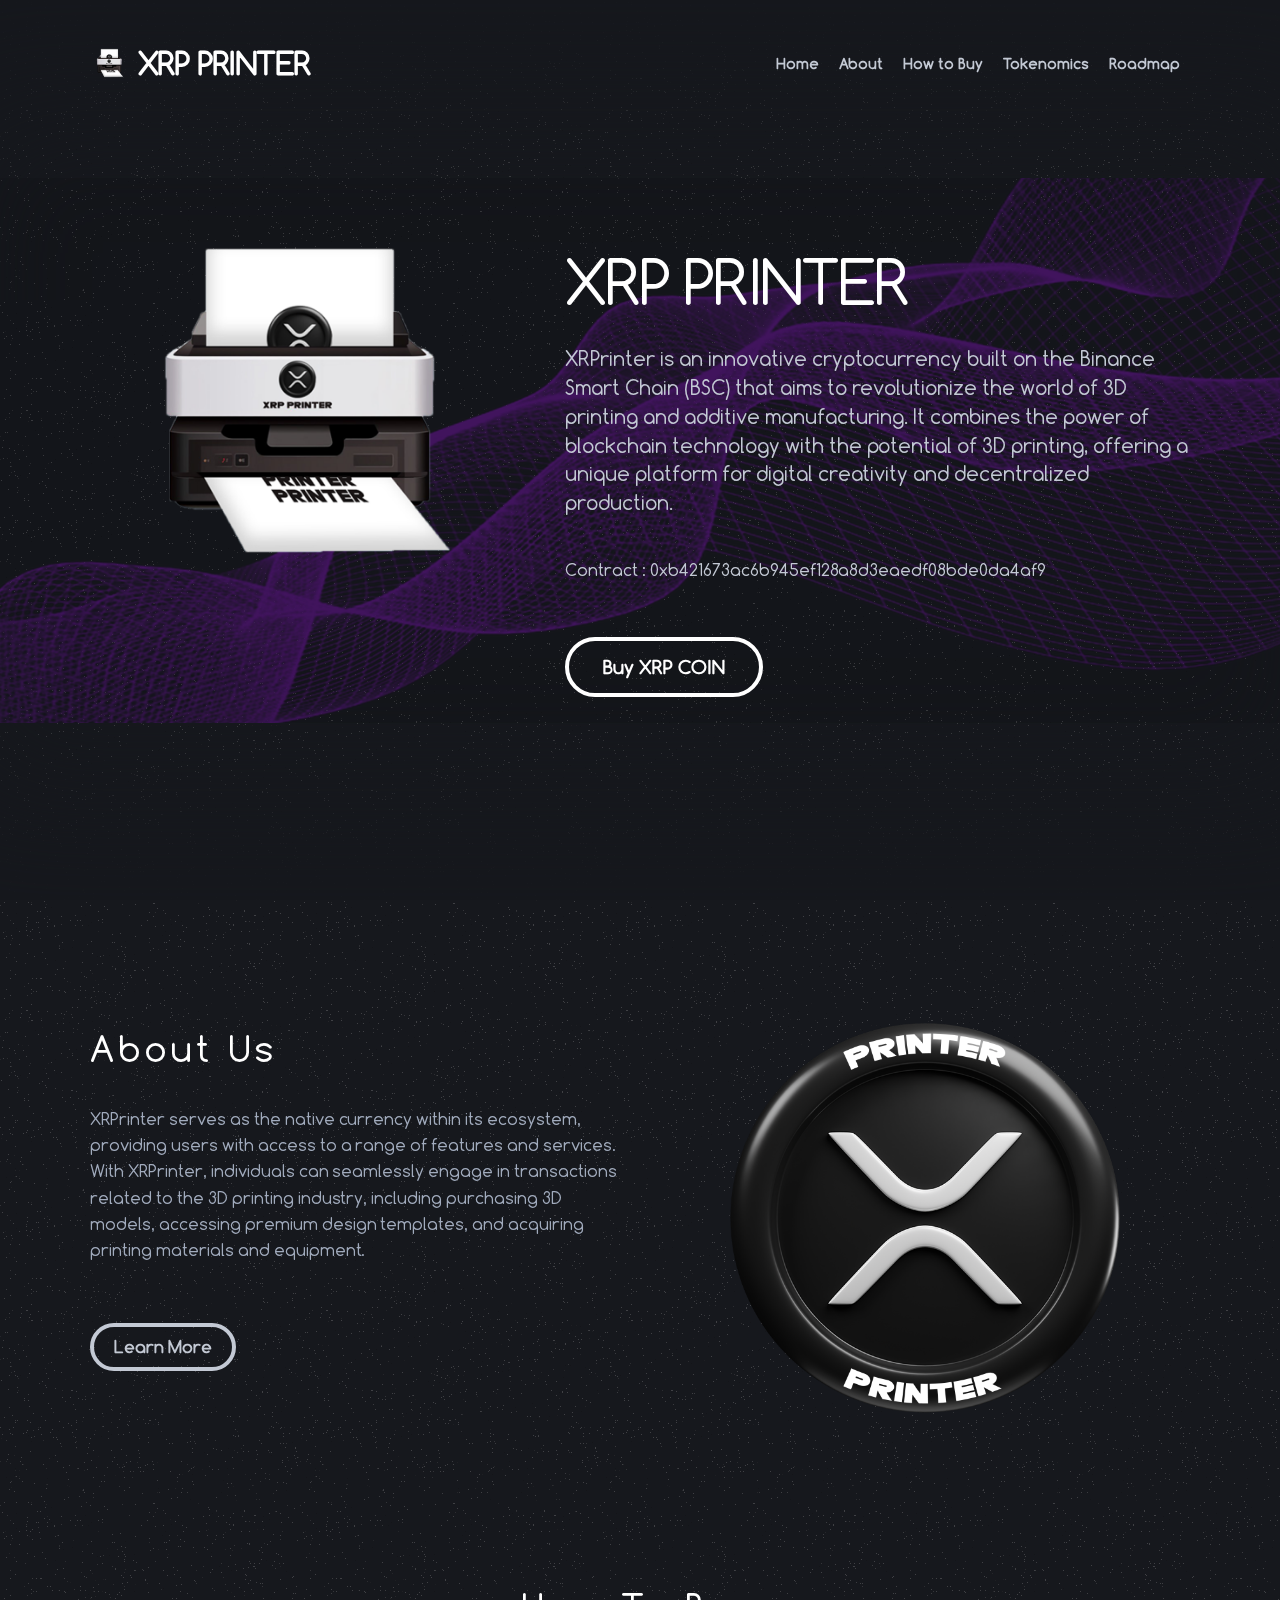
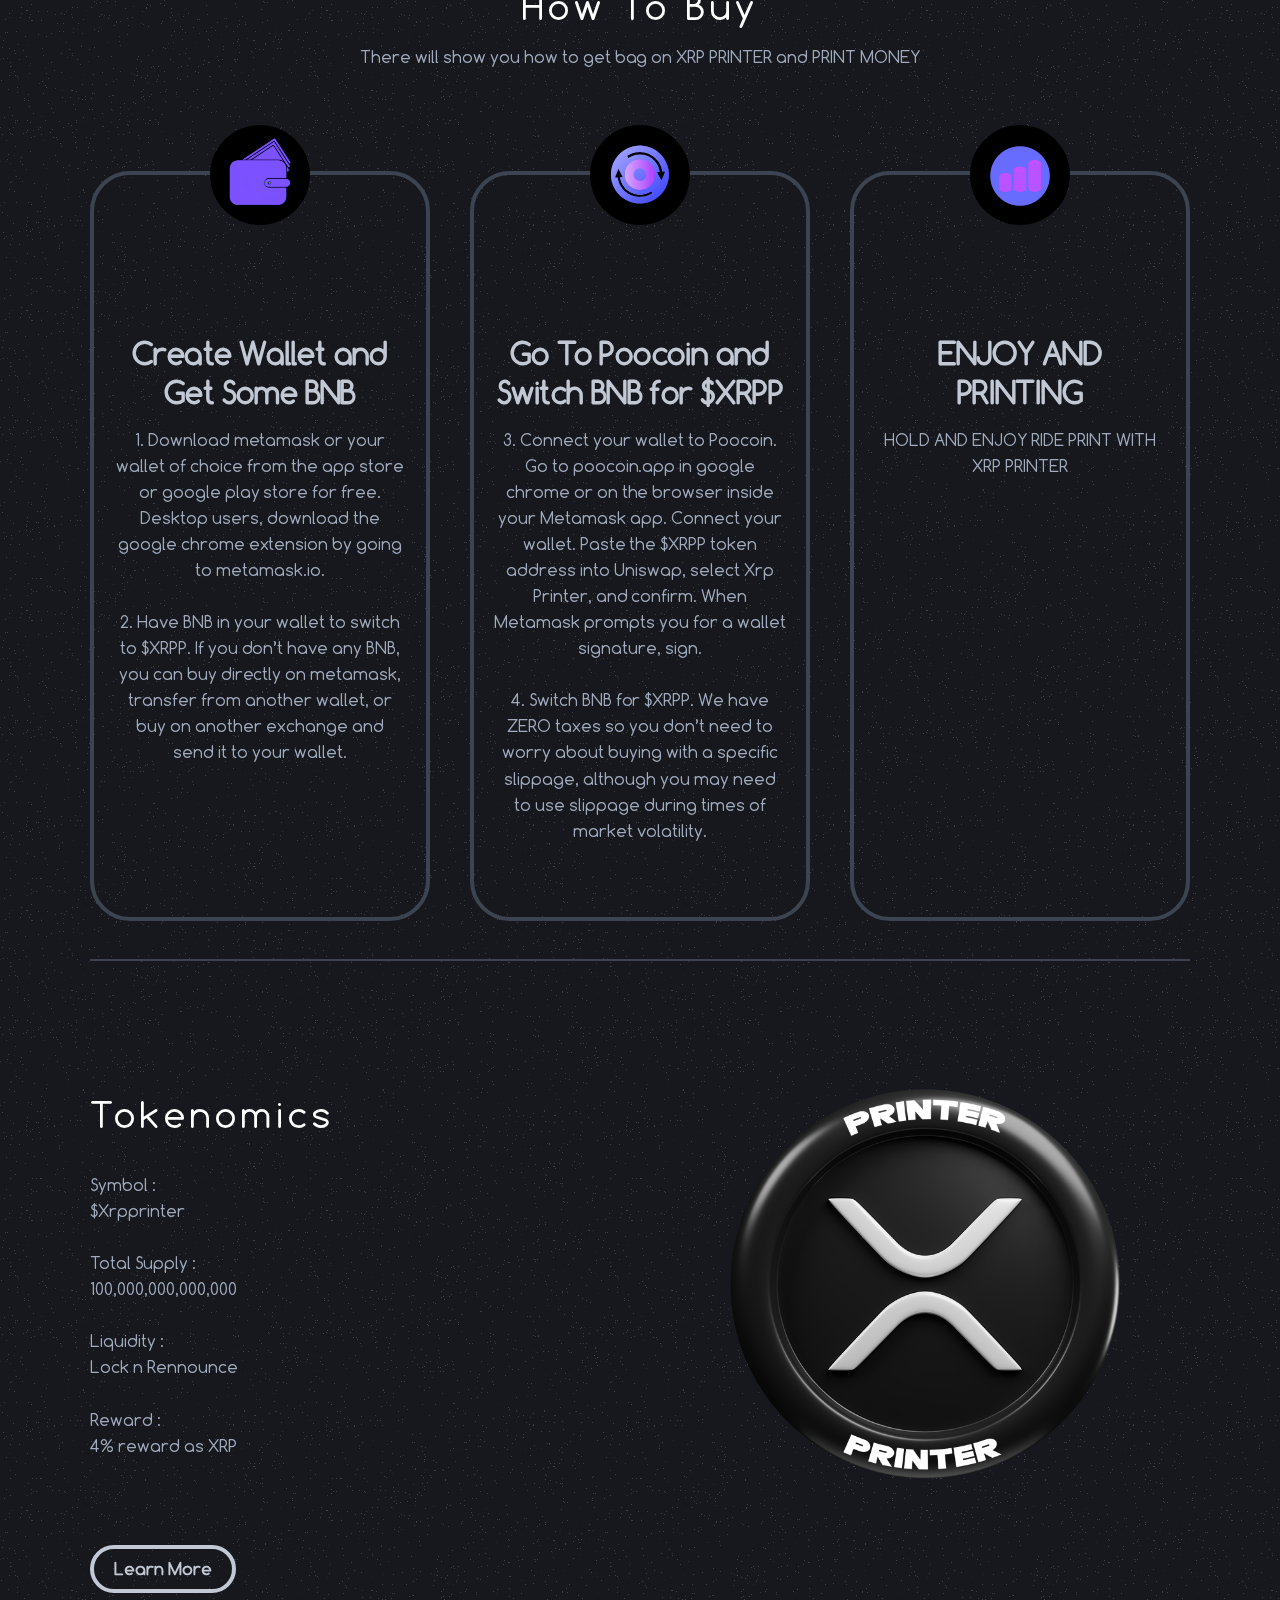
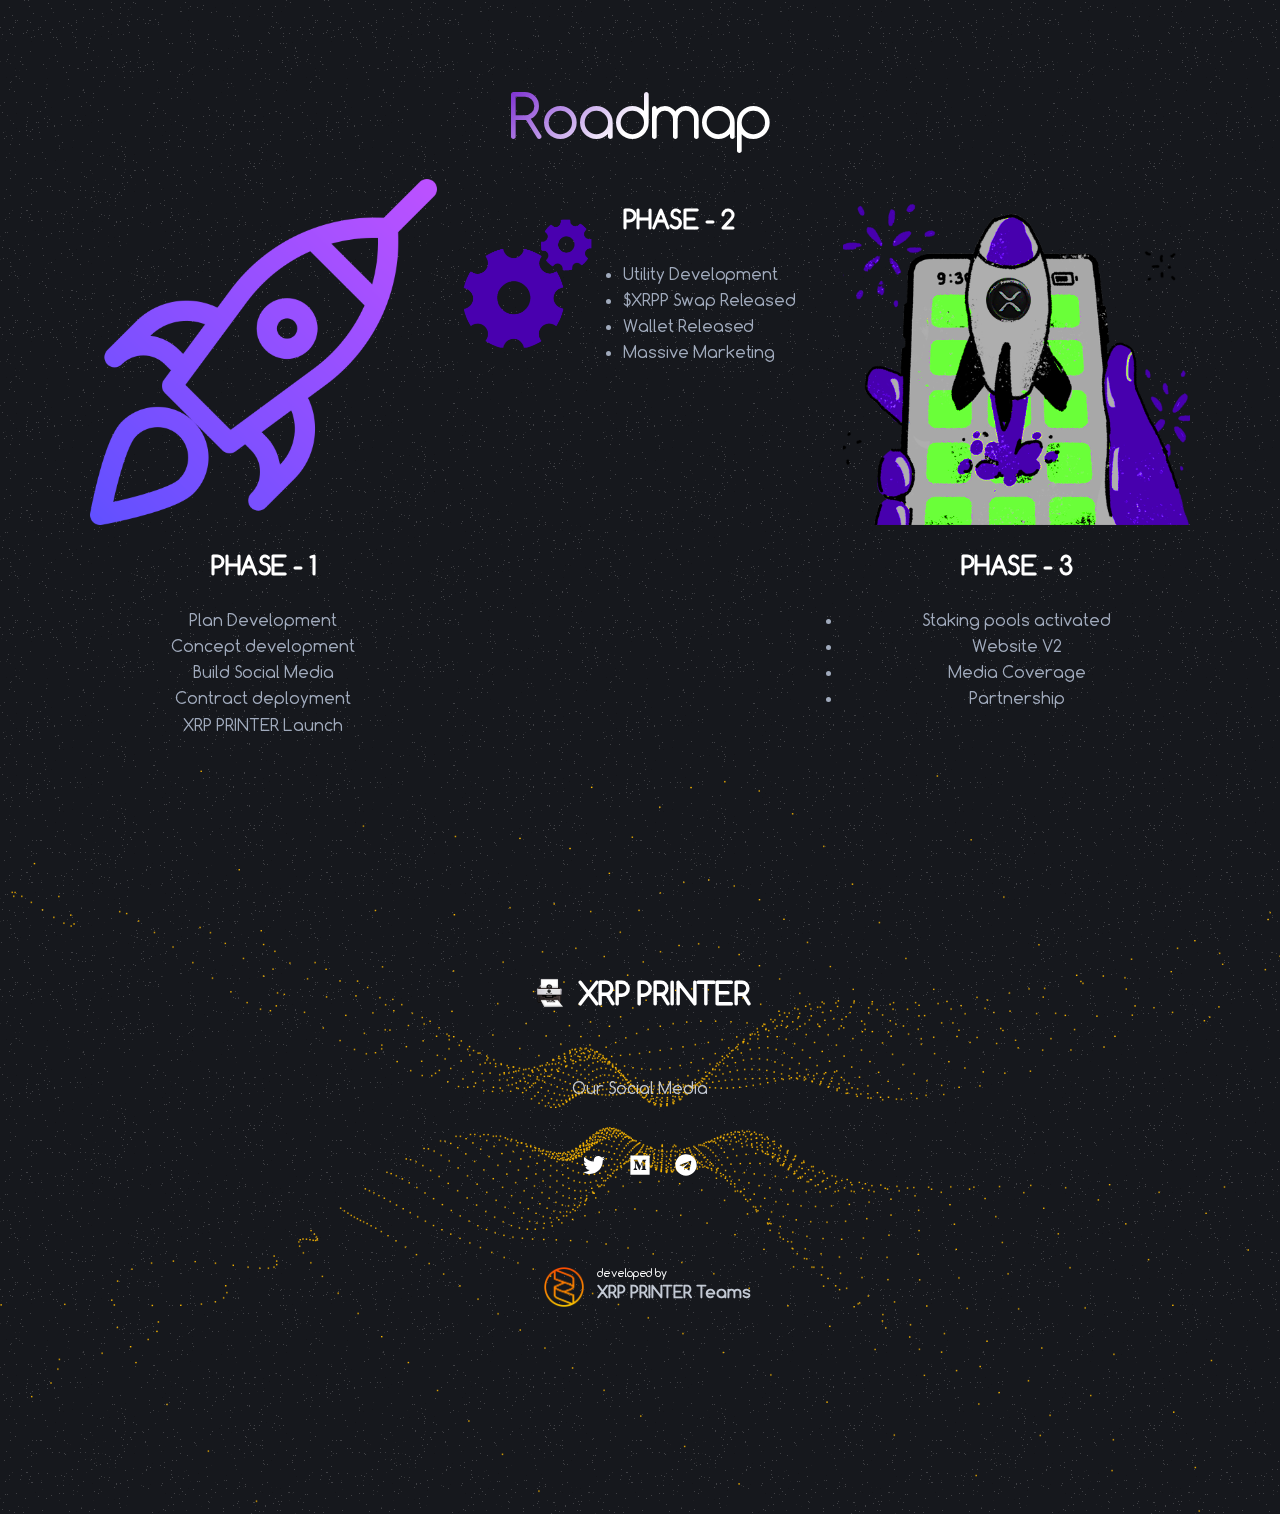
==== commit 7ddd9f70: "update" ====
--- a/index.html
+++ b/index.html
@@ -579,7 +579,7 @@
                   XRPrinter is an innovative cryptocurrency built on the Binance Smart Chain (BSC) that aims to revolutionize the world of 3D printing and additive manufacturing. It combines the power of blockchain technology with the potential of 3D printing, offering a unique platform for digital creativity and decentralized production.
                   <!-- contract here -->
                   <p class="mt-10">
-                    Contract :
+                    Contract : 0xb421673ac6b945ef128a8d3eaedf08bde0da4af9
                   </p>
                 </div>
               </div>
@@ -685,6 +685,7 @@
                 Symbol : <br>   $Xrpprinter <br> <br>
                 Total Supply :  <br> 100,000,000,000,000 <br> <br>
                 Liquidity : <br>   Lock n Rennounce  <br>  <br>  
+                Reward : <br> 4% reward as XRP <br> <br>
               </p>
 
               <div class="btn-market-wrap mt60">
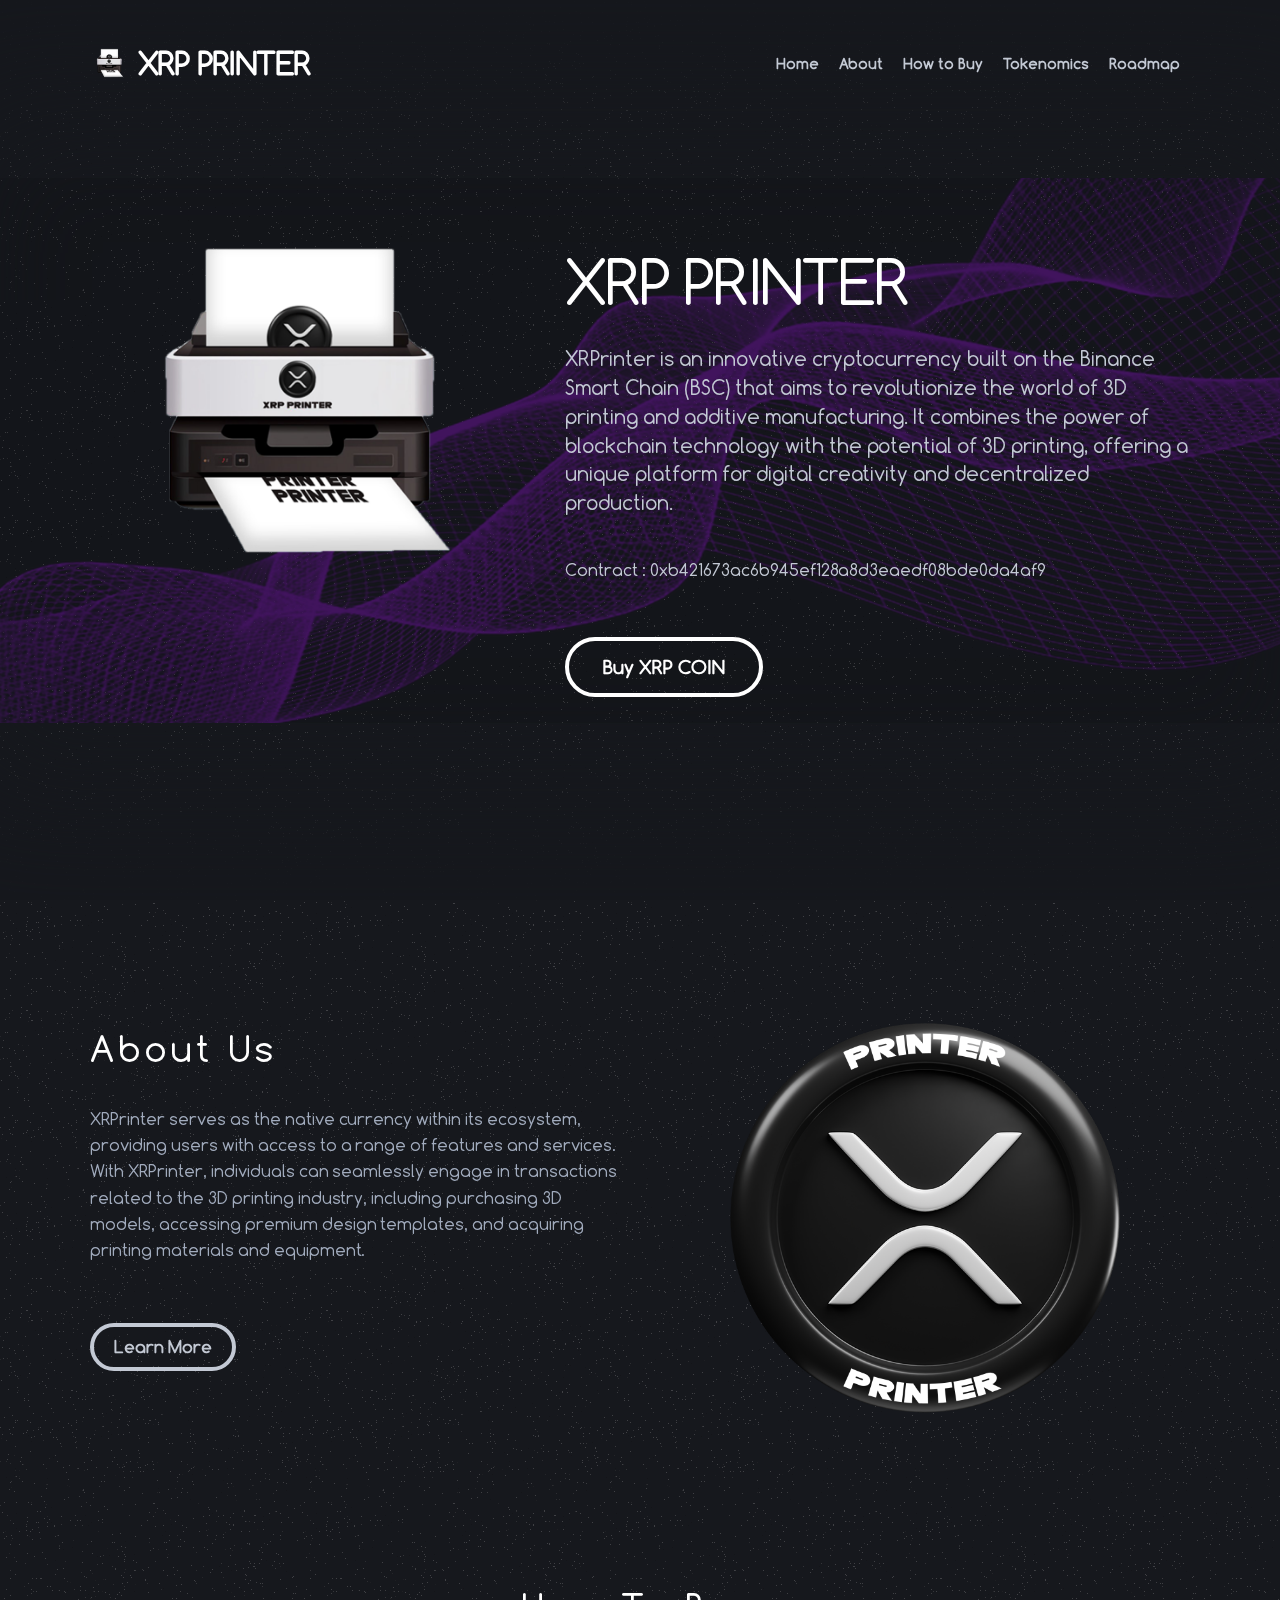
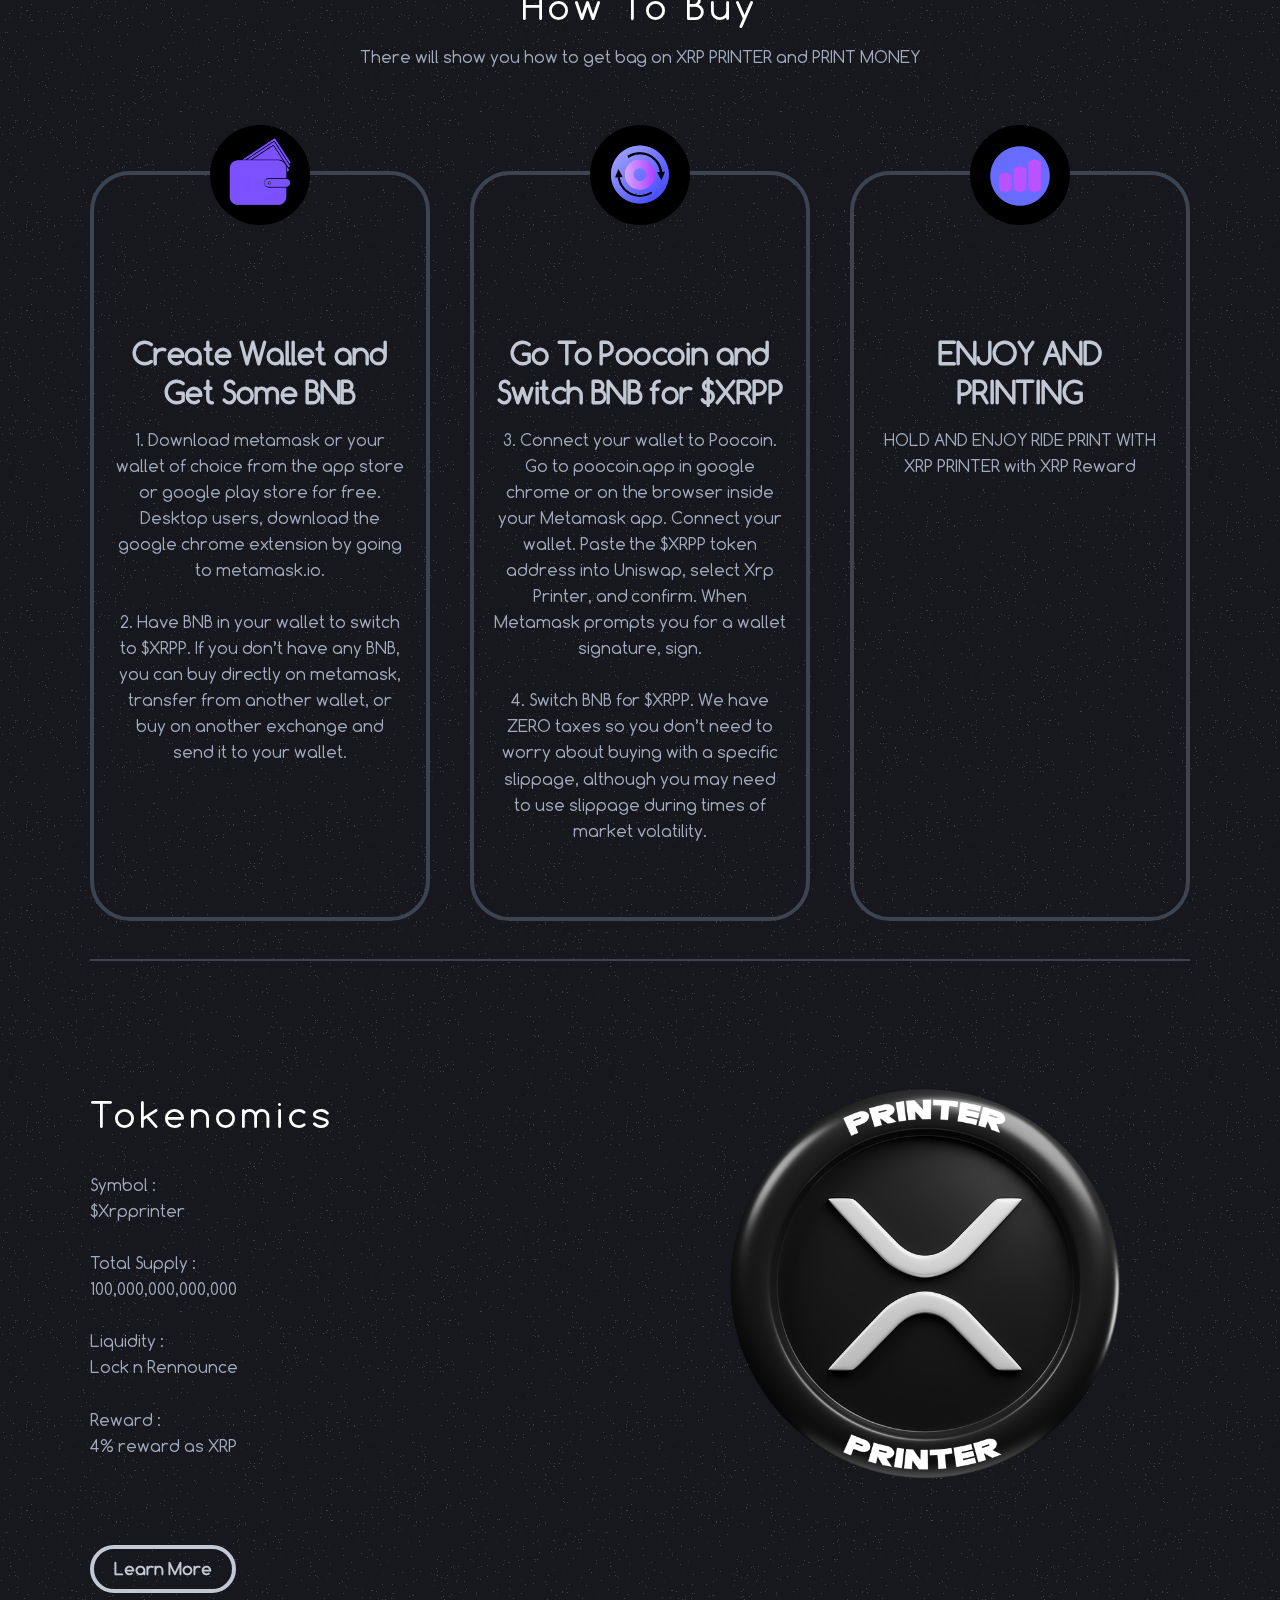
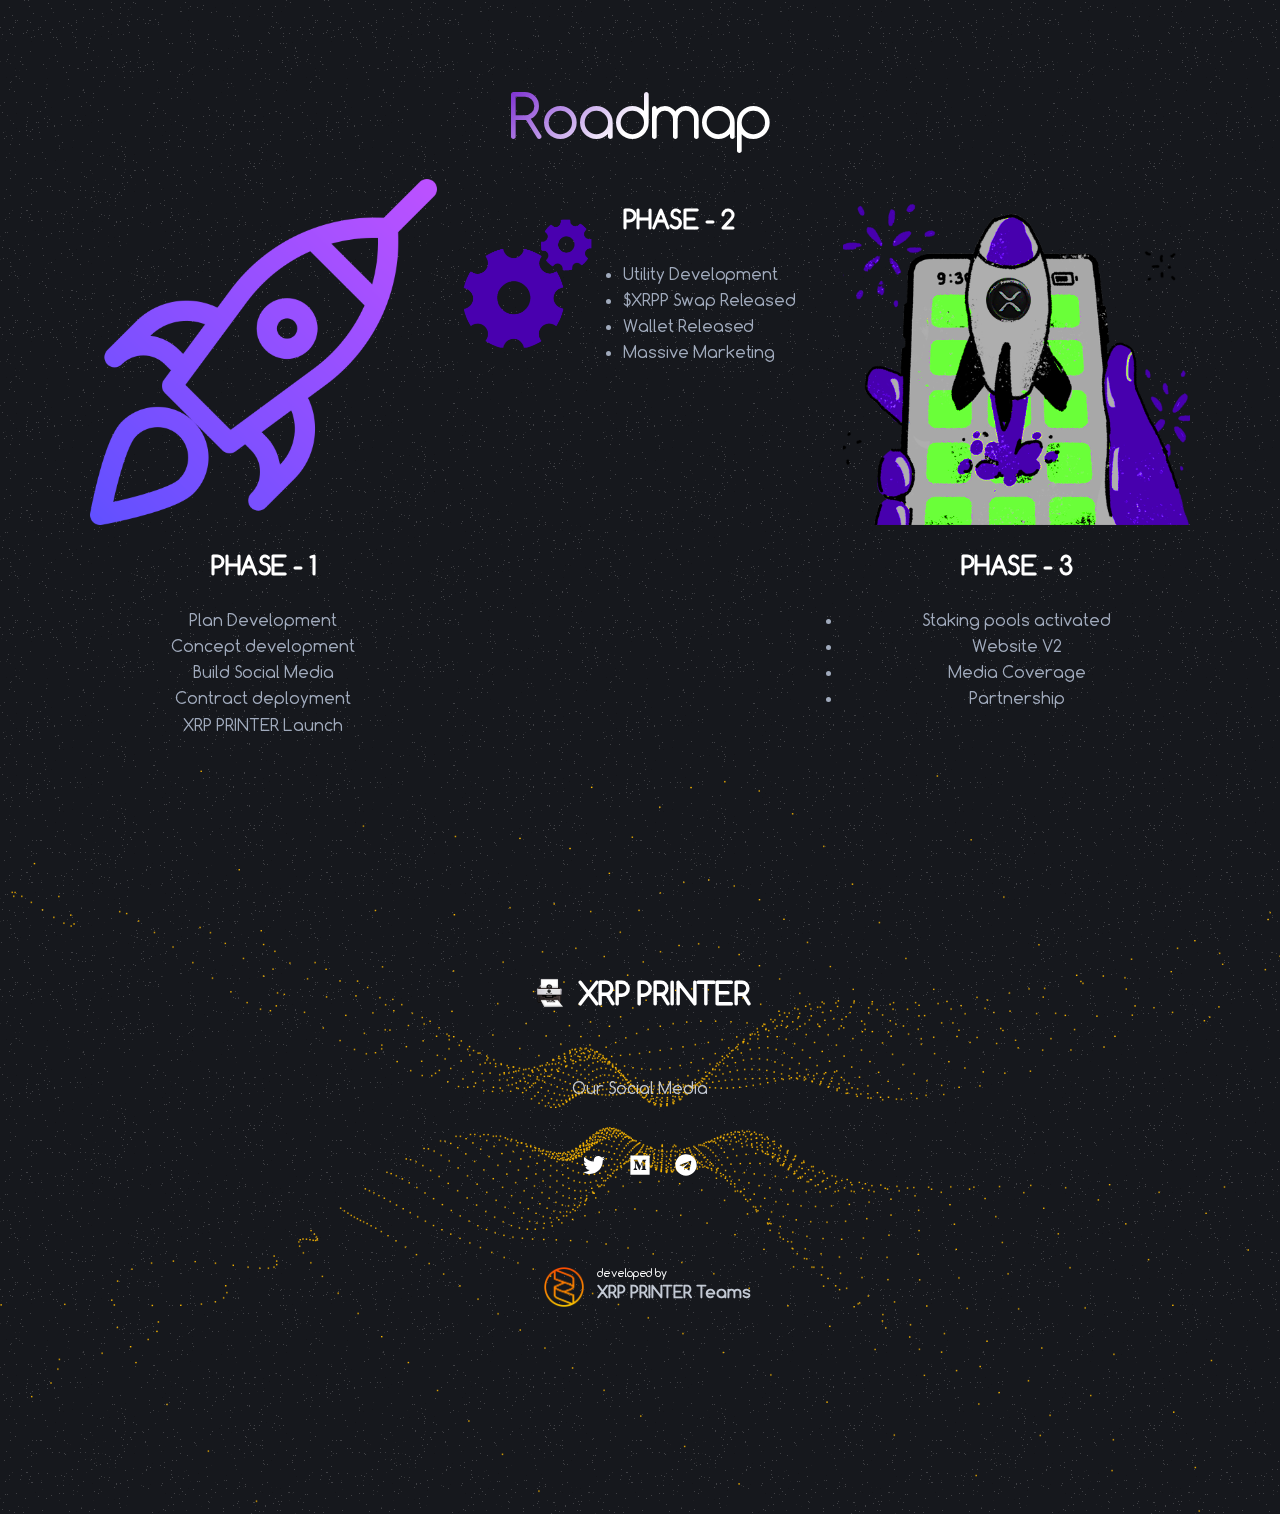
==== commit b24e983b: "update" ====
--- a/index.html
+++ b/index.html
@@ -664,7 +664,7 @@
                 <div class="info-box-content pt-16">
                   <h4 class="info-box-title">ENJOY AND PRINTING</h4>
                   <p class="info-box-text">
-                    HOLD AND ENJOY RIDE PRINT WITH XRP PRINTER
+                    HOLD AND ENJOY RIDE PRINT WITH XRP PRINTER with XRP Reward
                   </p>
                 </div>
               </div>
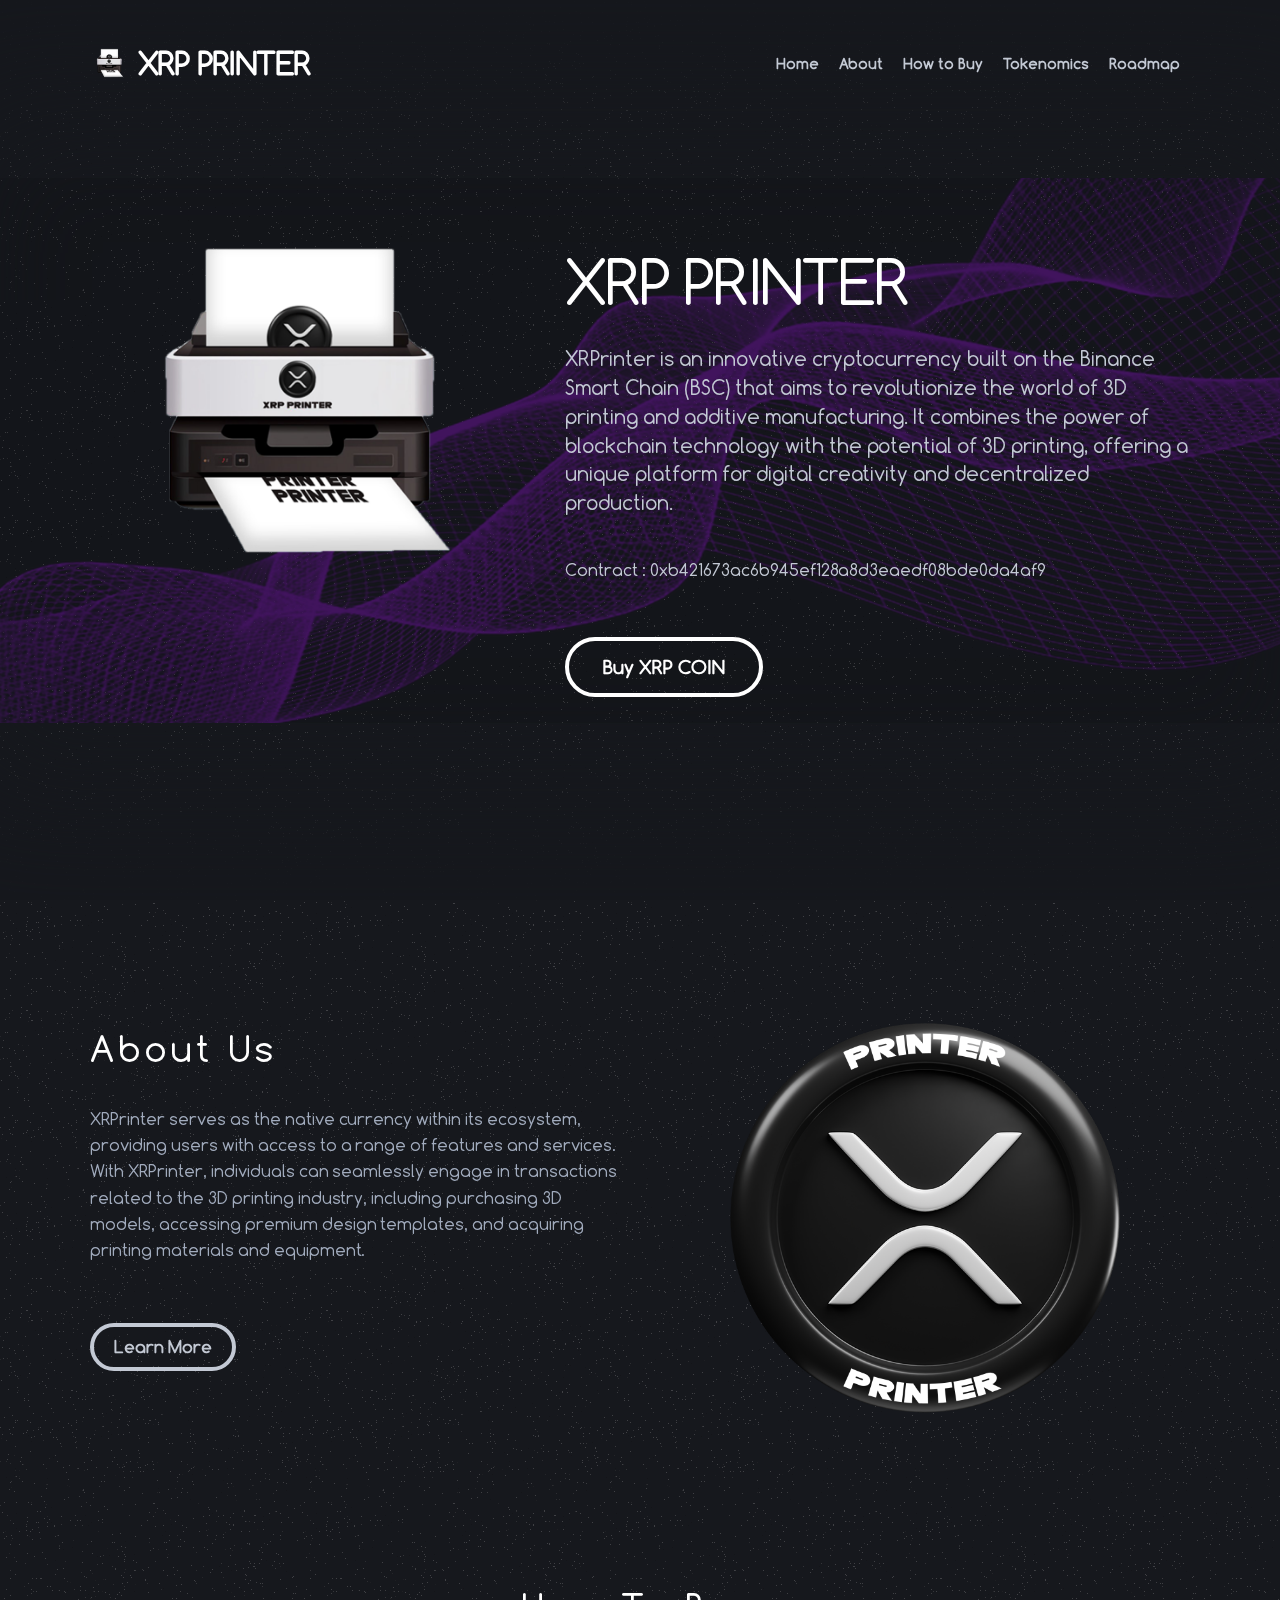
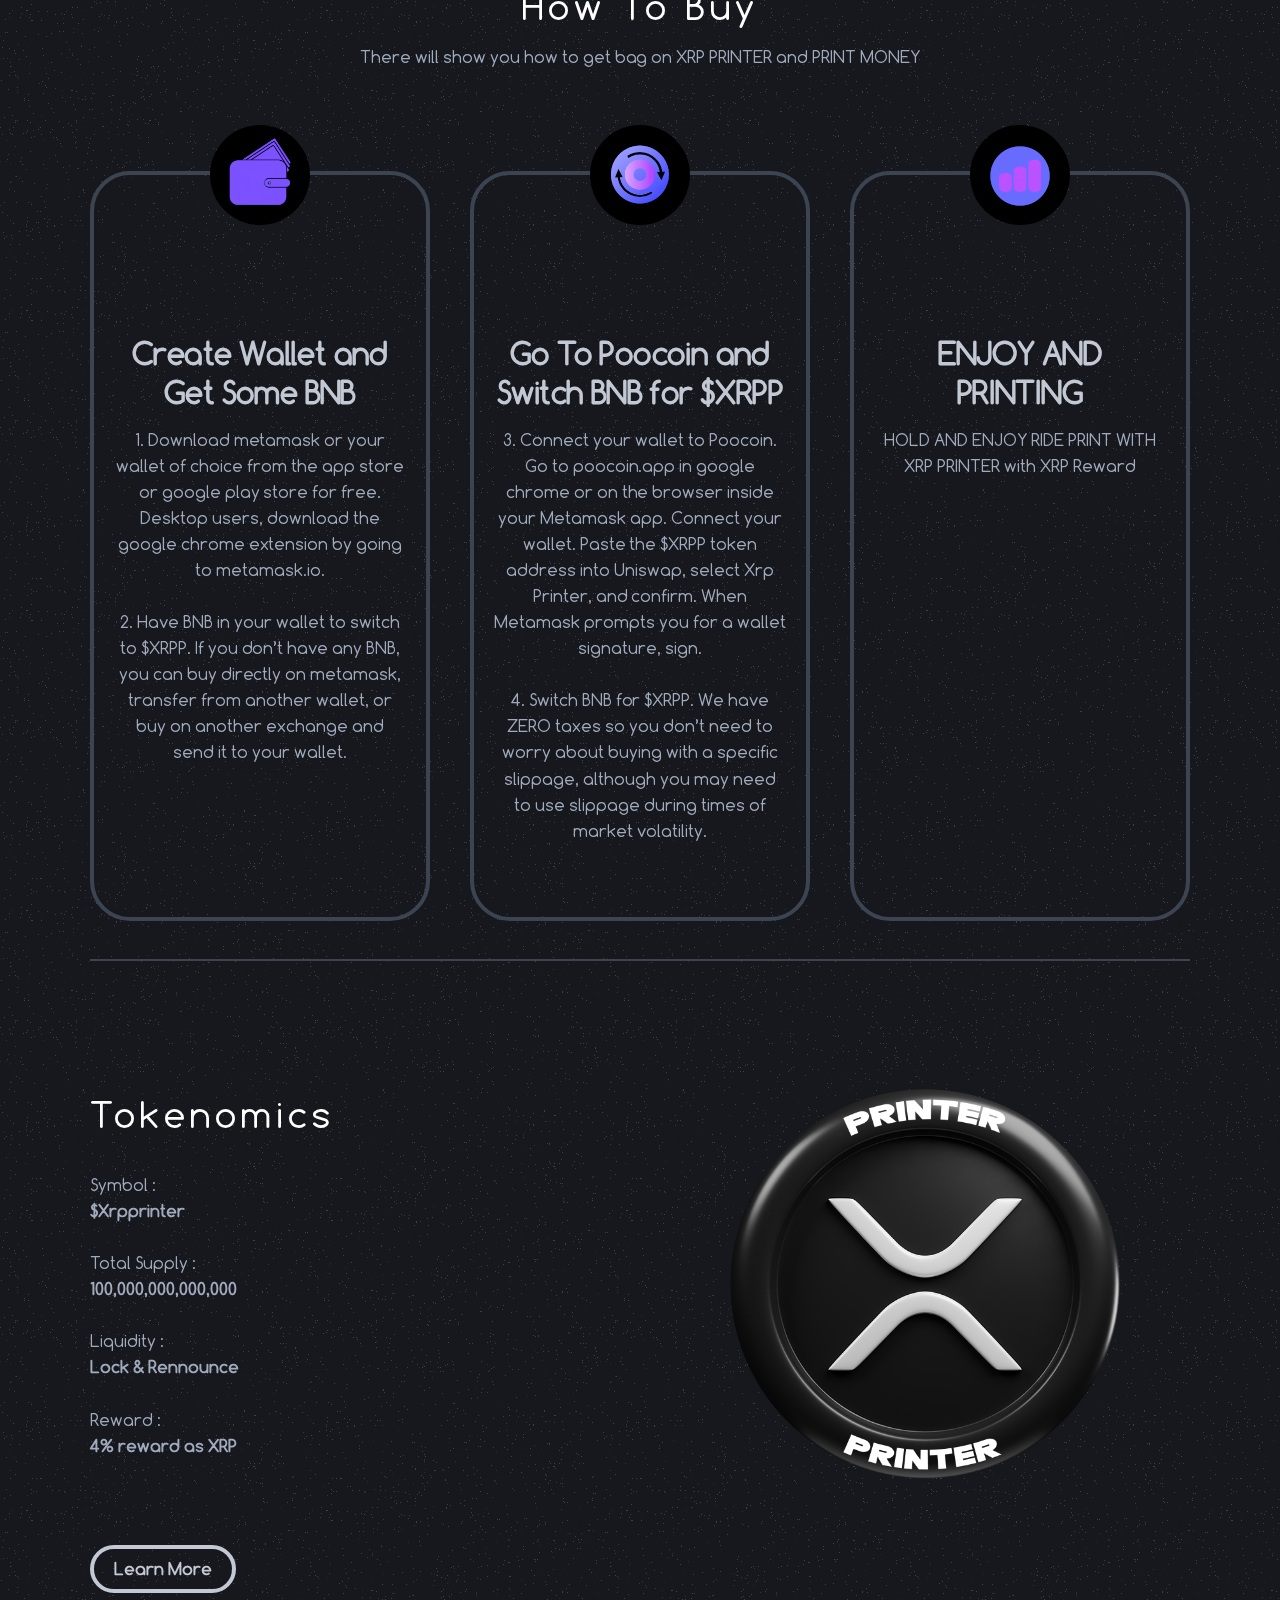
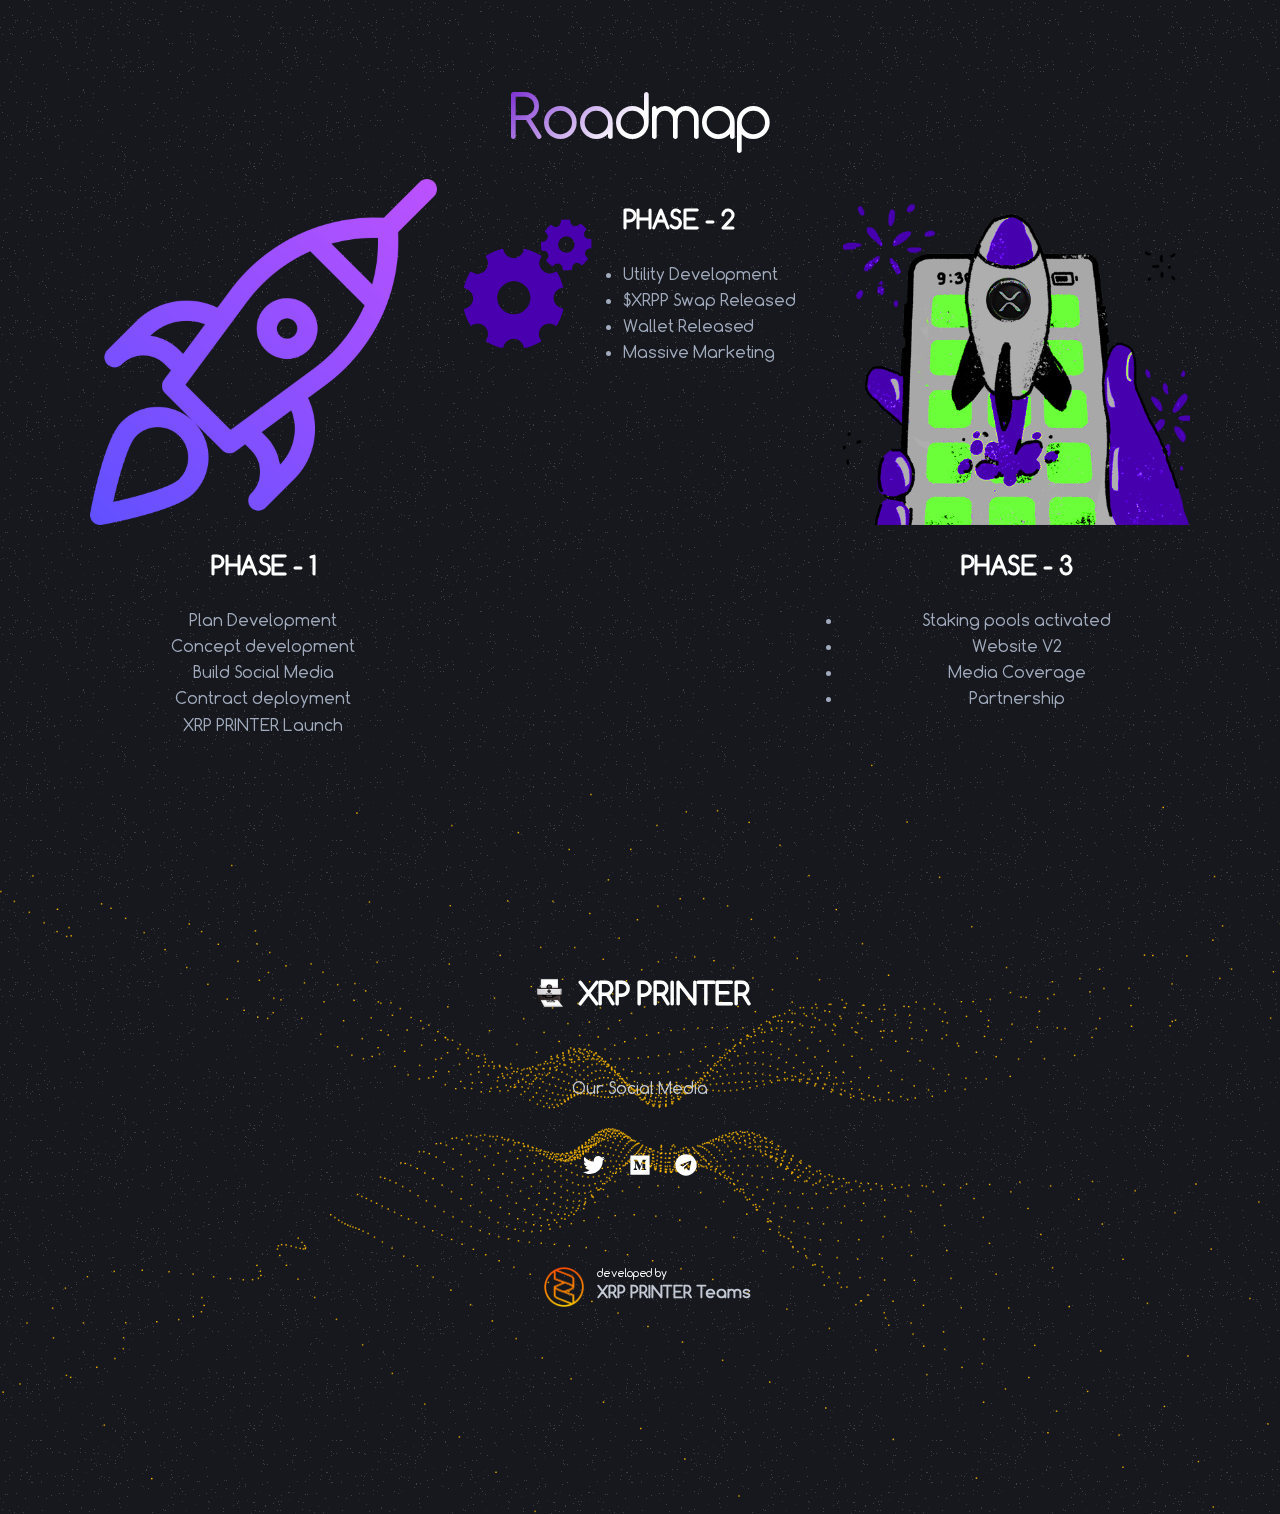
==== commit 2e512f3b: "update" ====
--- a/index.html
+++ b/index.html
@@ -682,10 +682,10 @@
                 <div class="heading-sup-title">Tokenomics</div>
               </header>
               <p>
-                Symbol : <br>   $Xrpprinter <br> <br>
-                Total Supply :  <br> 100,000,000,000,000 <br> <br>
-                Liquidity : <br>   Lock n Rennounce  <br>  <br>  
-                Reward : <br> 4% reward as XRP <br> <br>
+                Symbol : <br>   <strong>$Xrpprinter</strong> <br> <br>
+                Total Supply :  <br> <strong>100,000,000,000,000</strong> <br> <br>
+                Liquidity : <br>   <strong>Lock & Rennounce</strong>  <br>  <br>  
+                Reward : <br> <strong>4% reward as XRP</strong> <br> <br>
               </p>
 
               <div class="btn-market-wrap mt60">
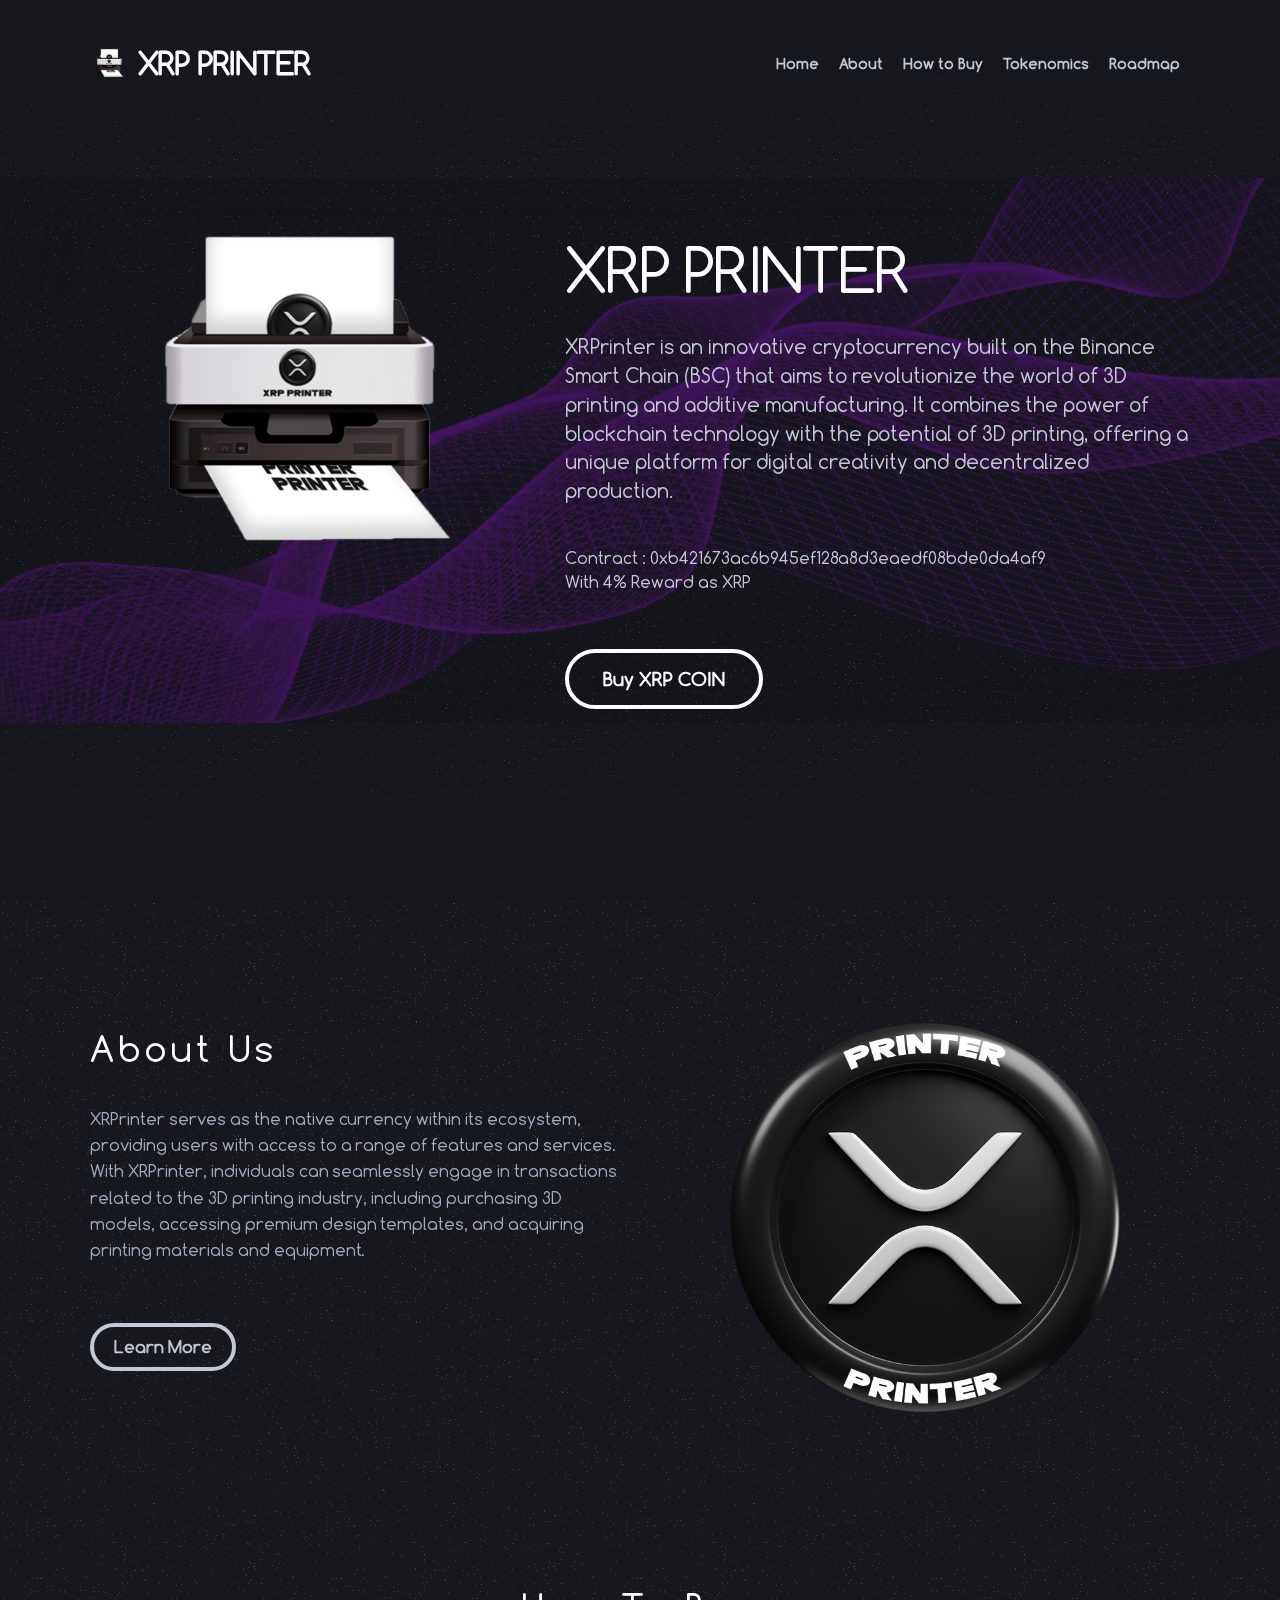
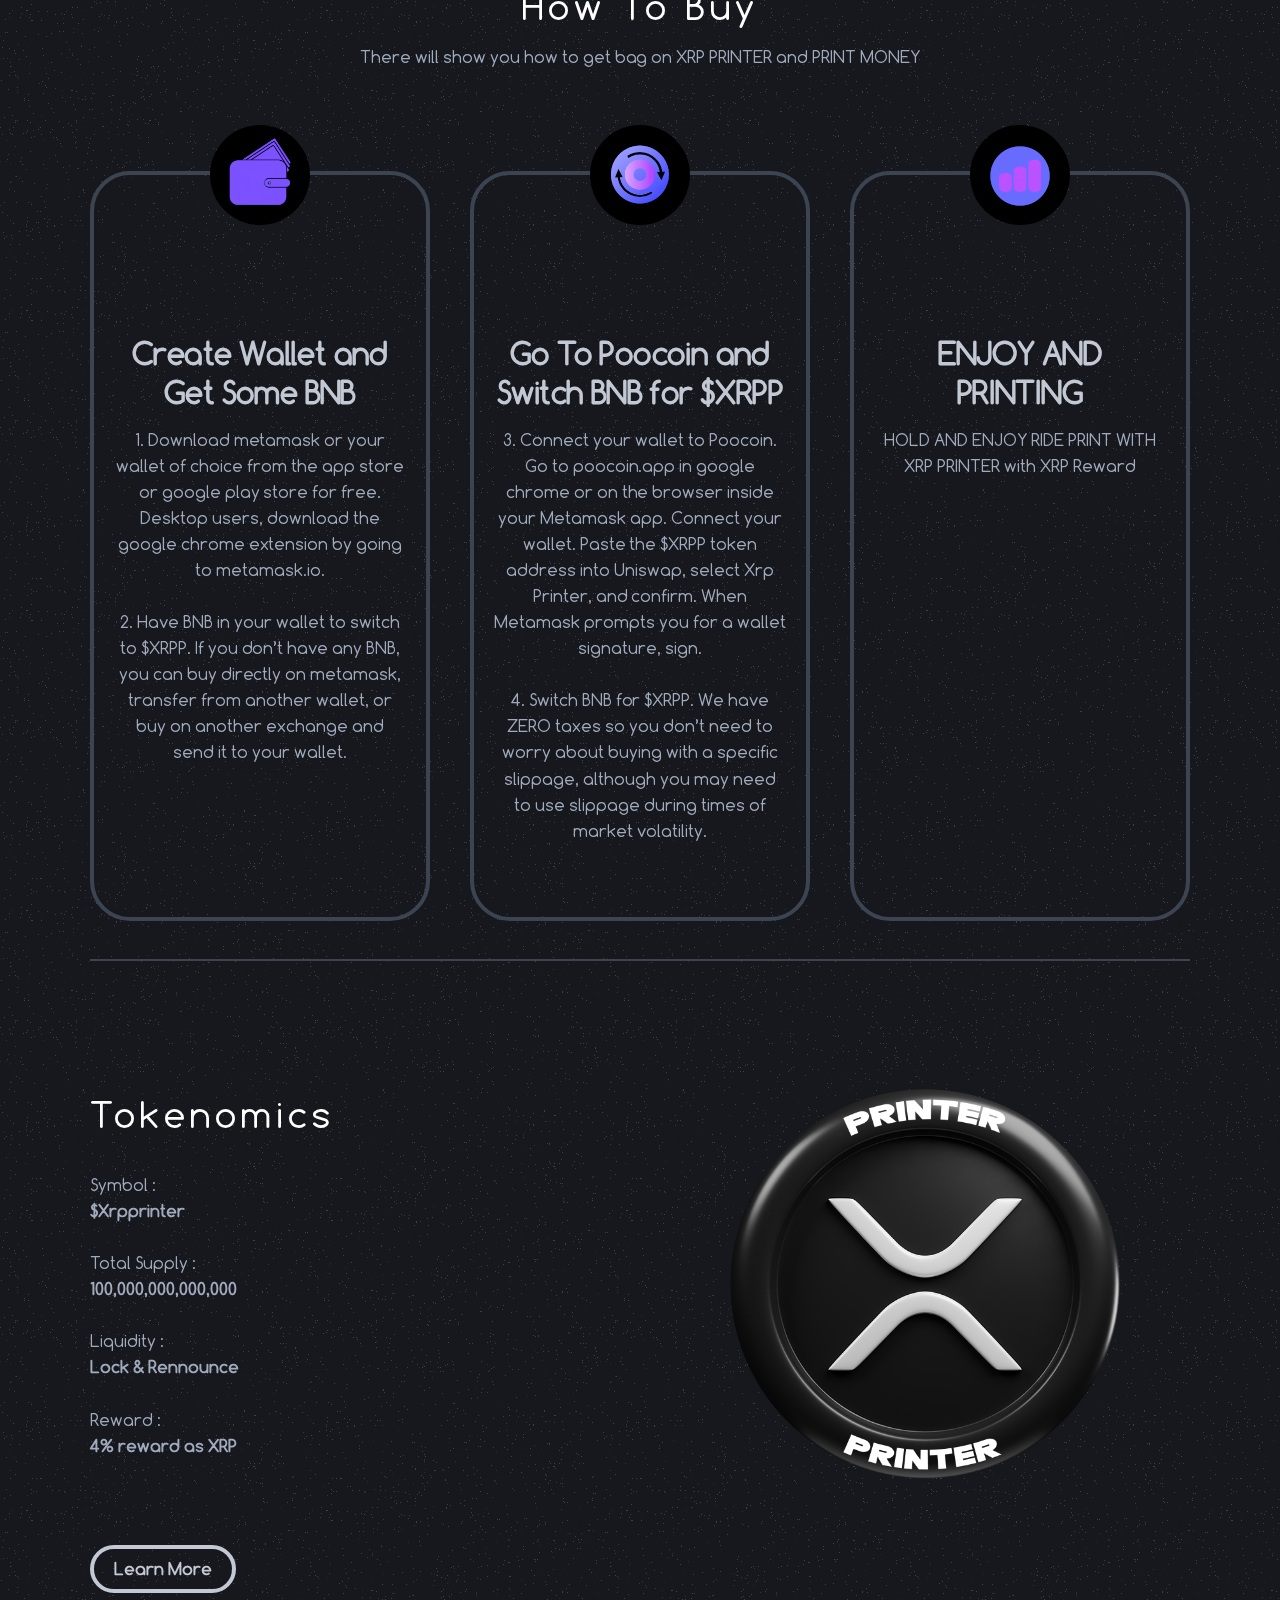
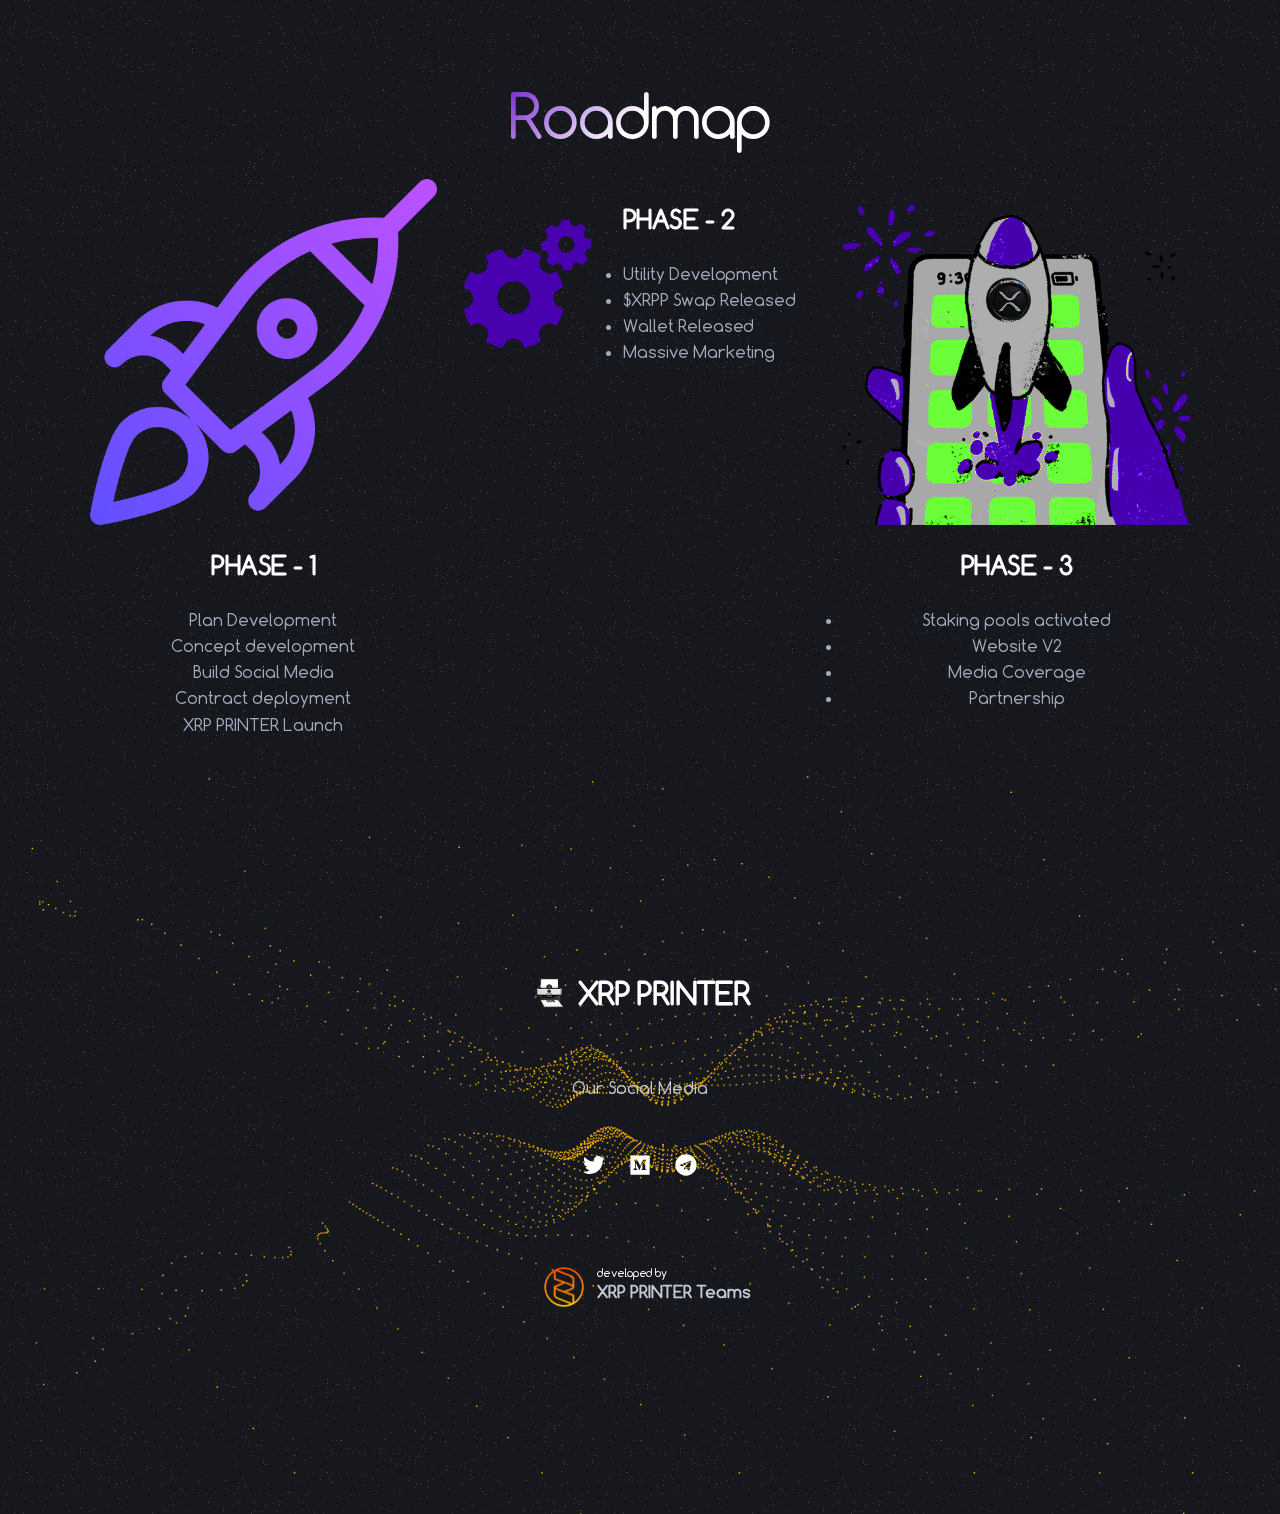
==== commit d782d0a4: "update" ====
--- a/index.html
+++ b/index.html
@@ -579,7 +579,7 @@
                   XRPrinter is an innovative cryptocurrency built on the Binance Smart Chain (BSC) that aims to revolutionize the world of 3D printing and additive manufacturing. It combines the power of blockchain technology with the potential of 3D printing, offering a unique platform for digital creativity and decentralized production.
                   <!-- contract here -->
                   <p class="mt-10">
-                    Contract : 0xb421673ac6b945ef128a8d3eaedf08bde0da4af9
+                    Contract : 0xb421673ac6b945ef128a8d3eaedf08bde0da4af9 <br> With 4% Reward as XRP
                   </p>
                 </div>
               </div>
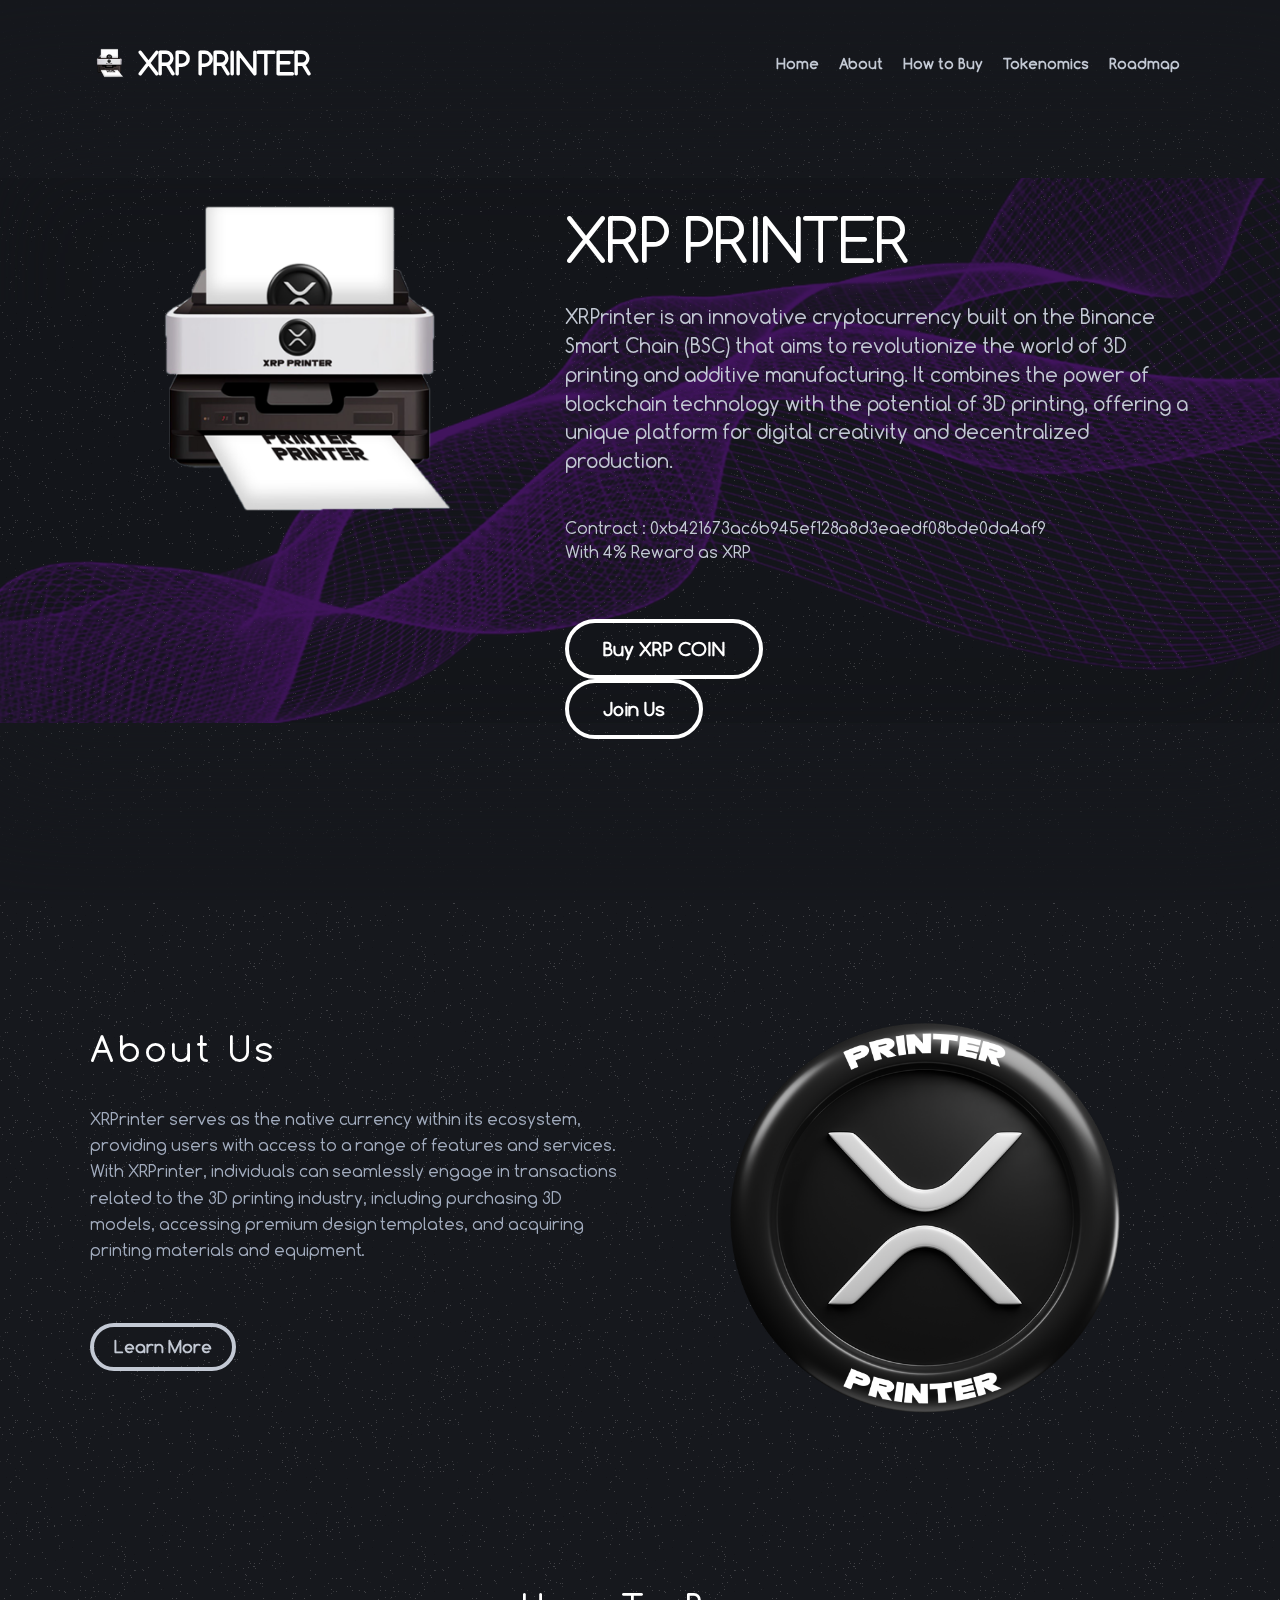
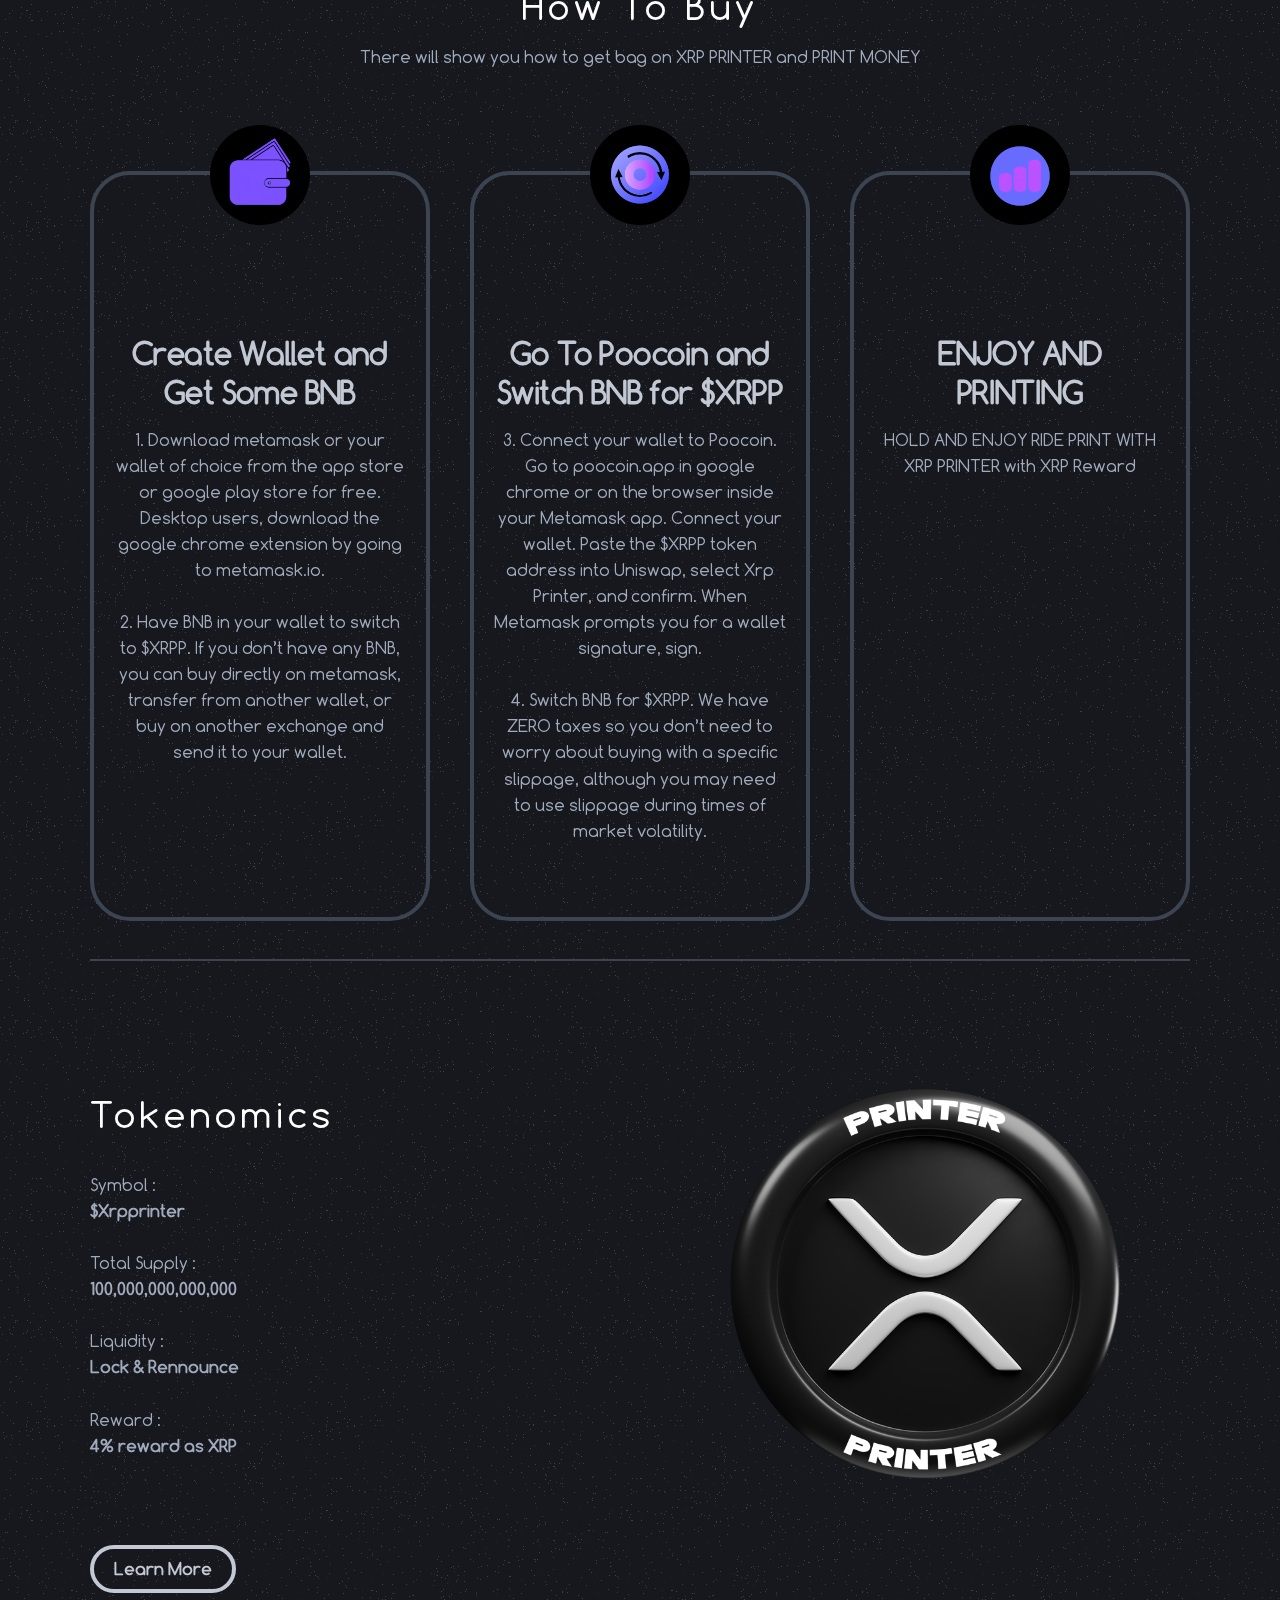
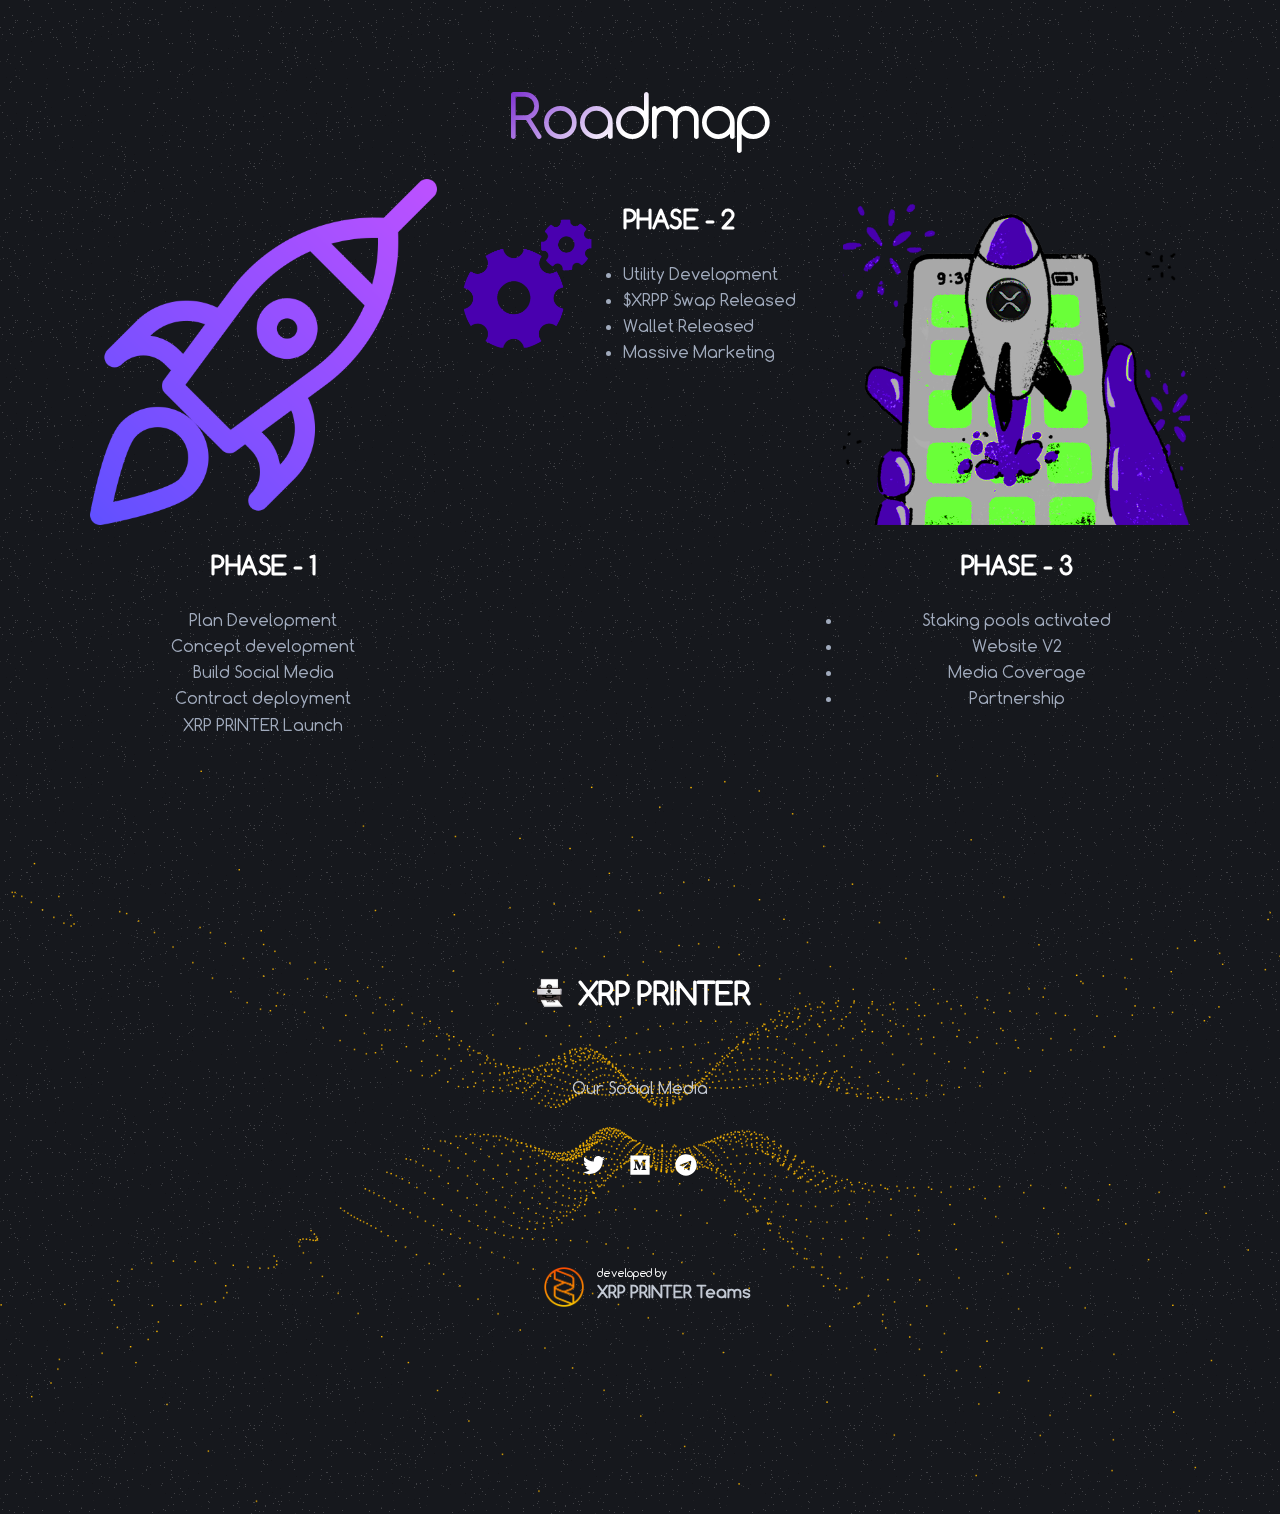
==== commit 8b642711: "updatre" ====
--- a/index.html
+++ b/index.html
@@ -585,6 +585,8 @@
               </div>
               <a data-scroll="" href="https://poocoin.app/tokens/0xb421673ac6b945ef128a8d3eaedf08bde0da4af9"
                 class="btn btn--large btn--transparent btn--secondary">Buy XRP COIN</a><br />
+                <a data-scroll="" href="https://t.me/xrpprinterbsc"
+                class="btn btn--large btn--transparent btn--secondary">Join Us</a><br />
             </div>
           </div>
         </div>
@@ -891,7 +893,7 @@
             <div class="widget w-contacts">
               <ul class="socials socials--white">
                 <li class="social-item">
-                  <a href="https://twitter.com/" target="_blank"><svg
+                  <a href="https://twitter.com/Xrpprinterbsc" target="_blank"><svg
                       class="svg-inline--fa fa-twitter fa-w-16 woox-icon" aria-hidden="true" data-prefix="fab"
                       data-icon="twitter" role="img" xmlns="http://www.w3.org/2000/svg" viewBox="0 0 512 512"
                       data-fa-i2svg="">
@@ -910,7 +912,7 @@
                     </svg><!-- <i class="fab fa-medium woox-icon"></i> --></a>
                 </li>
                 <li class="social-item">
-                  <a href="https://t.me/" target="_blank"><svg
+                  <a href="https://t.me/xrpprinterbsc" target="_blank"><svg
                       class="svg-inline--fa fa-telegram fa-w-16 woox-icon" aria-hidden="true" data-prefix="fab"
                       data-icon="telegram" role="img" xmlns="http://www.w3.org/2000/svg" viewBox="0 0 496 512"
                       data-fa-i2svg="">
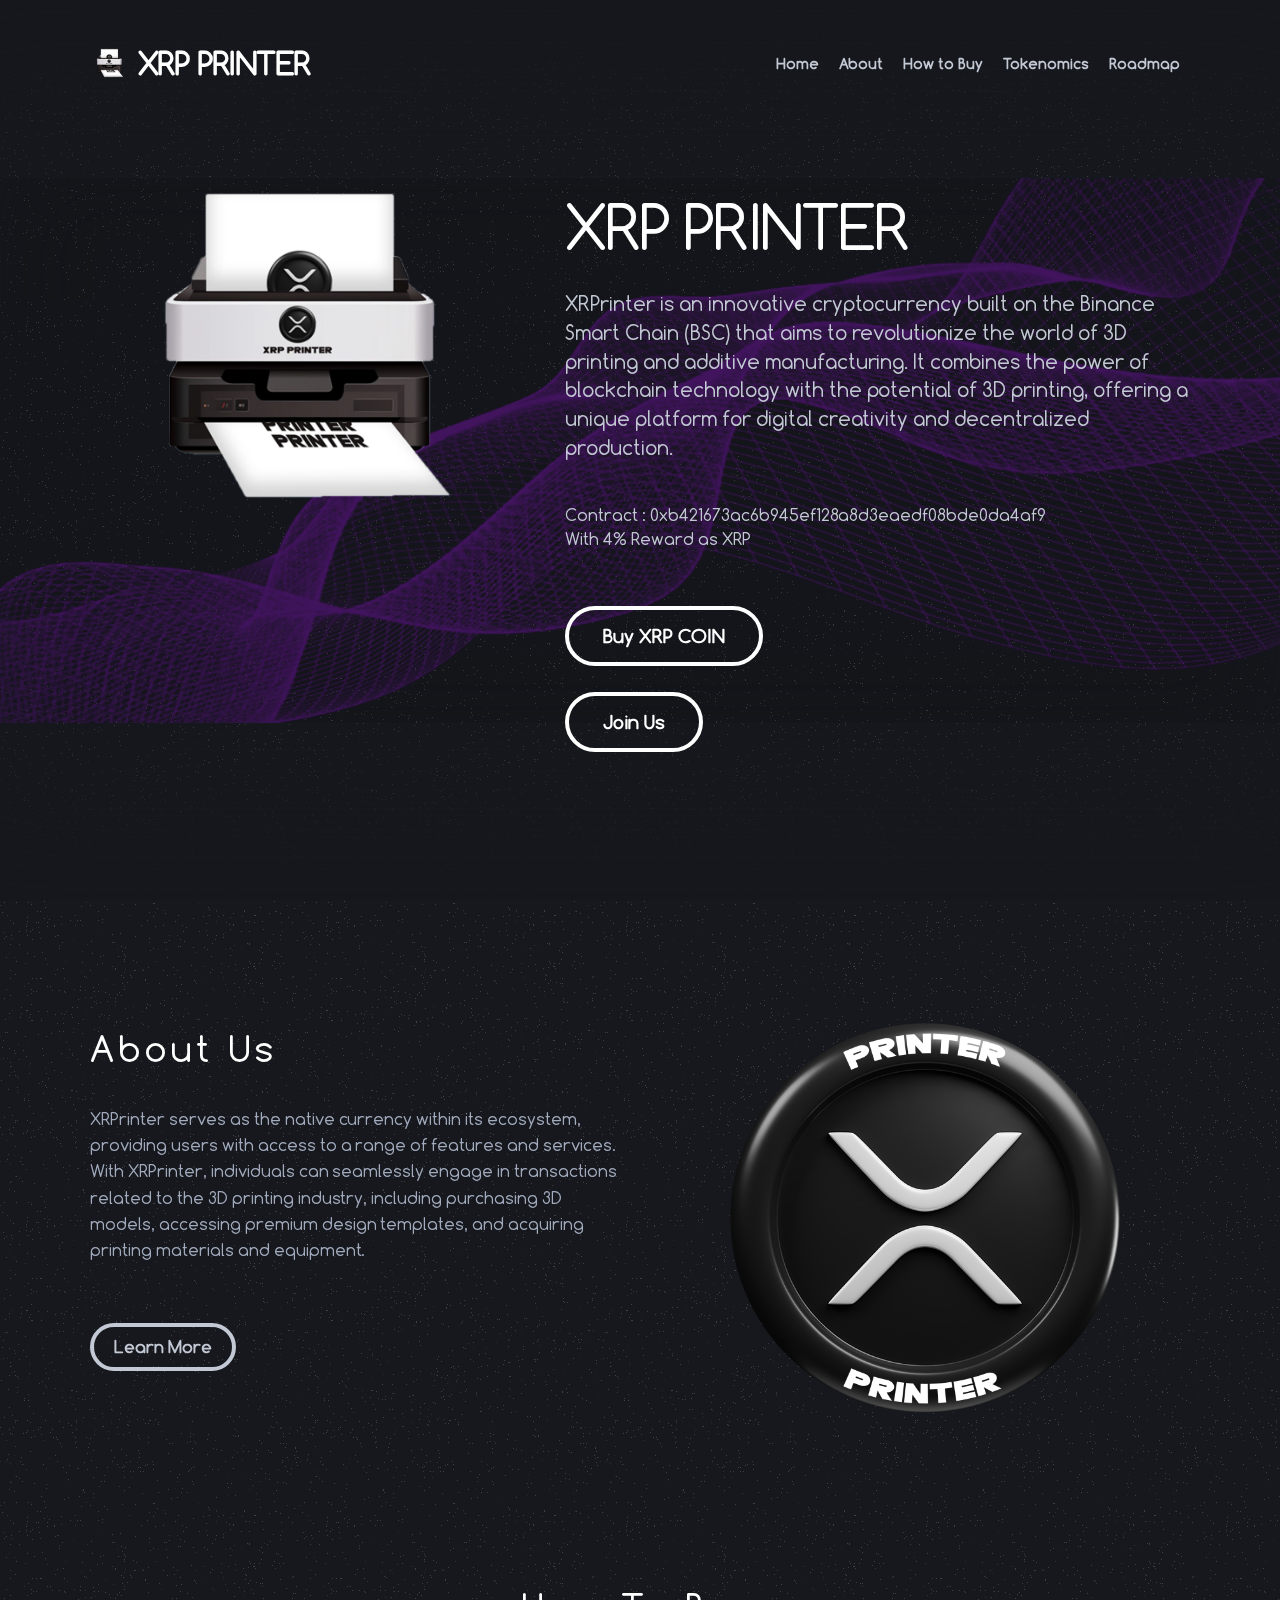
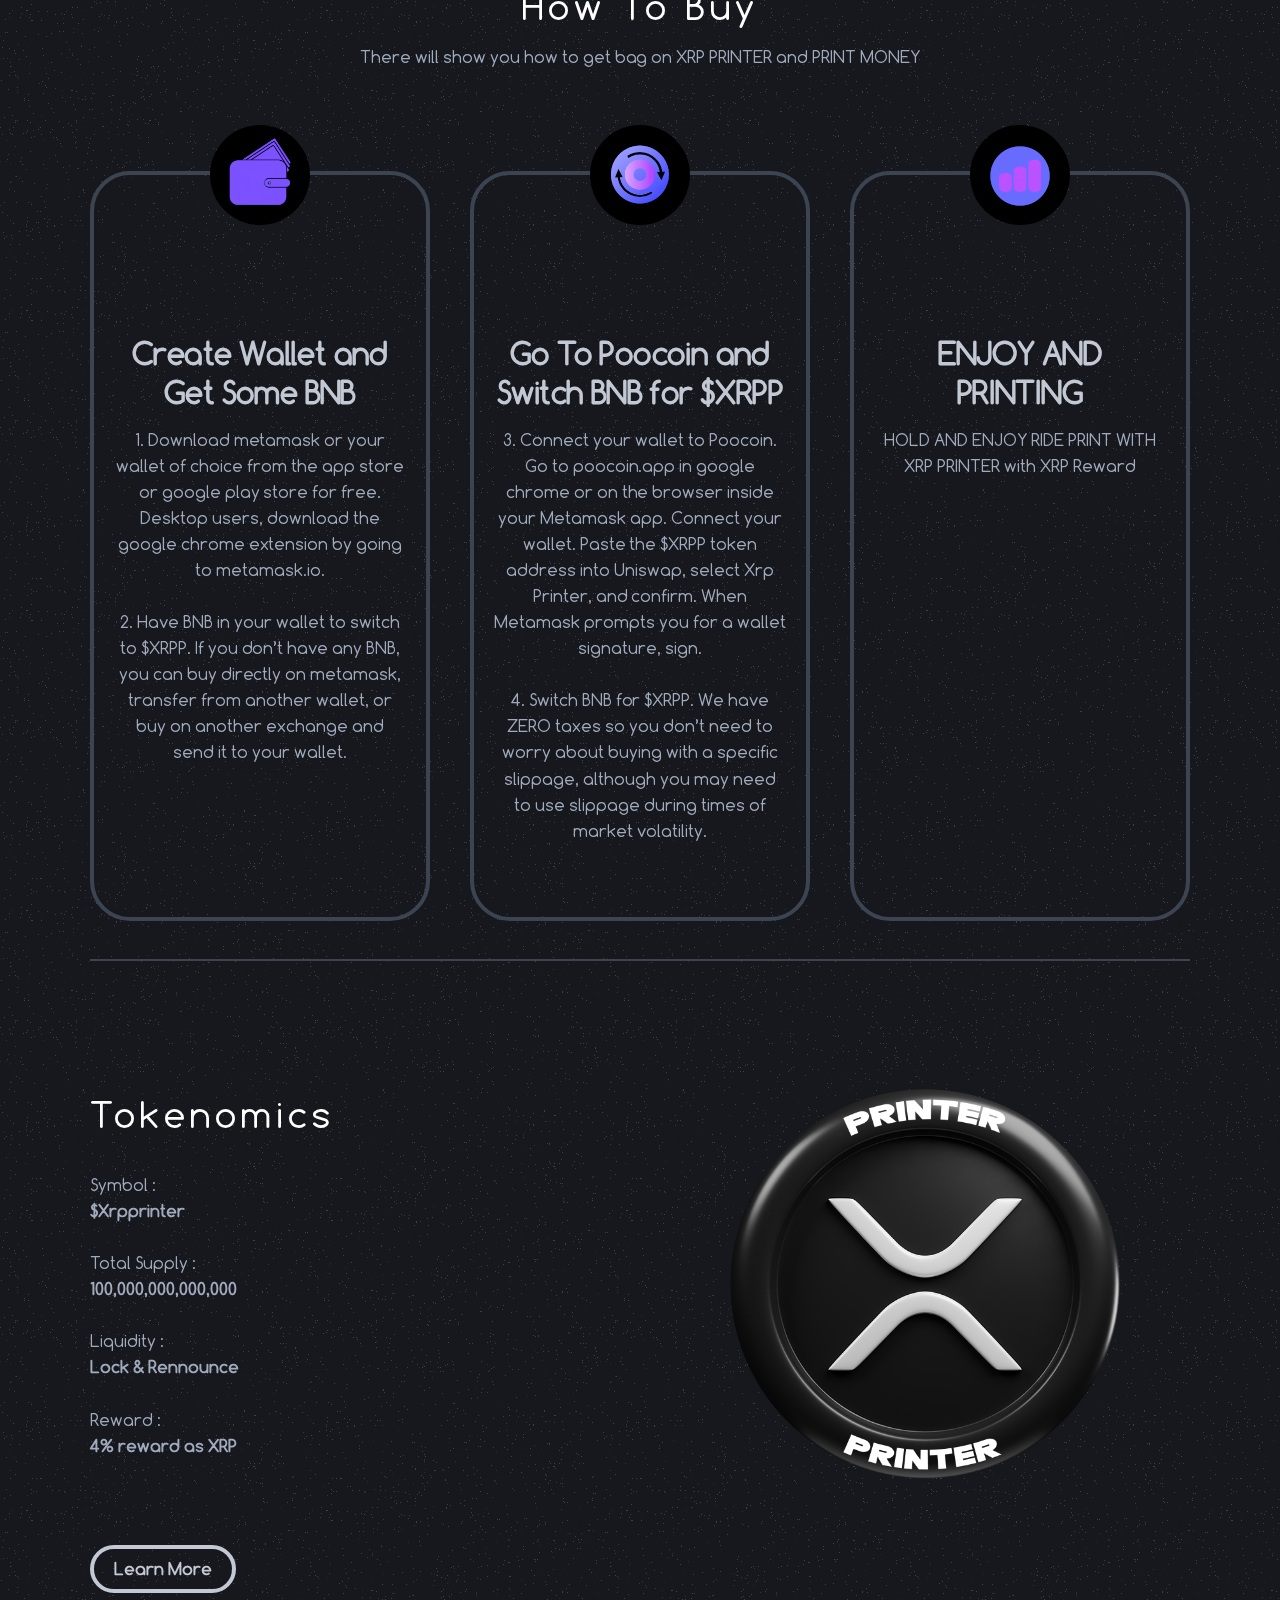
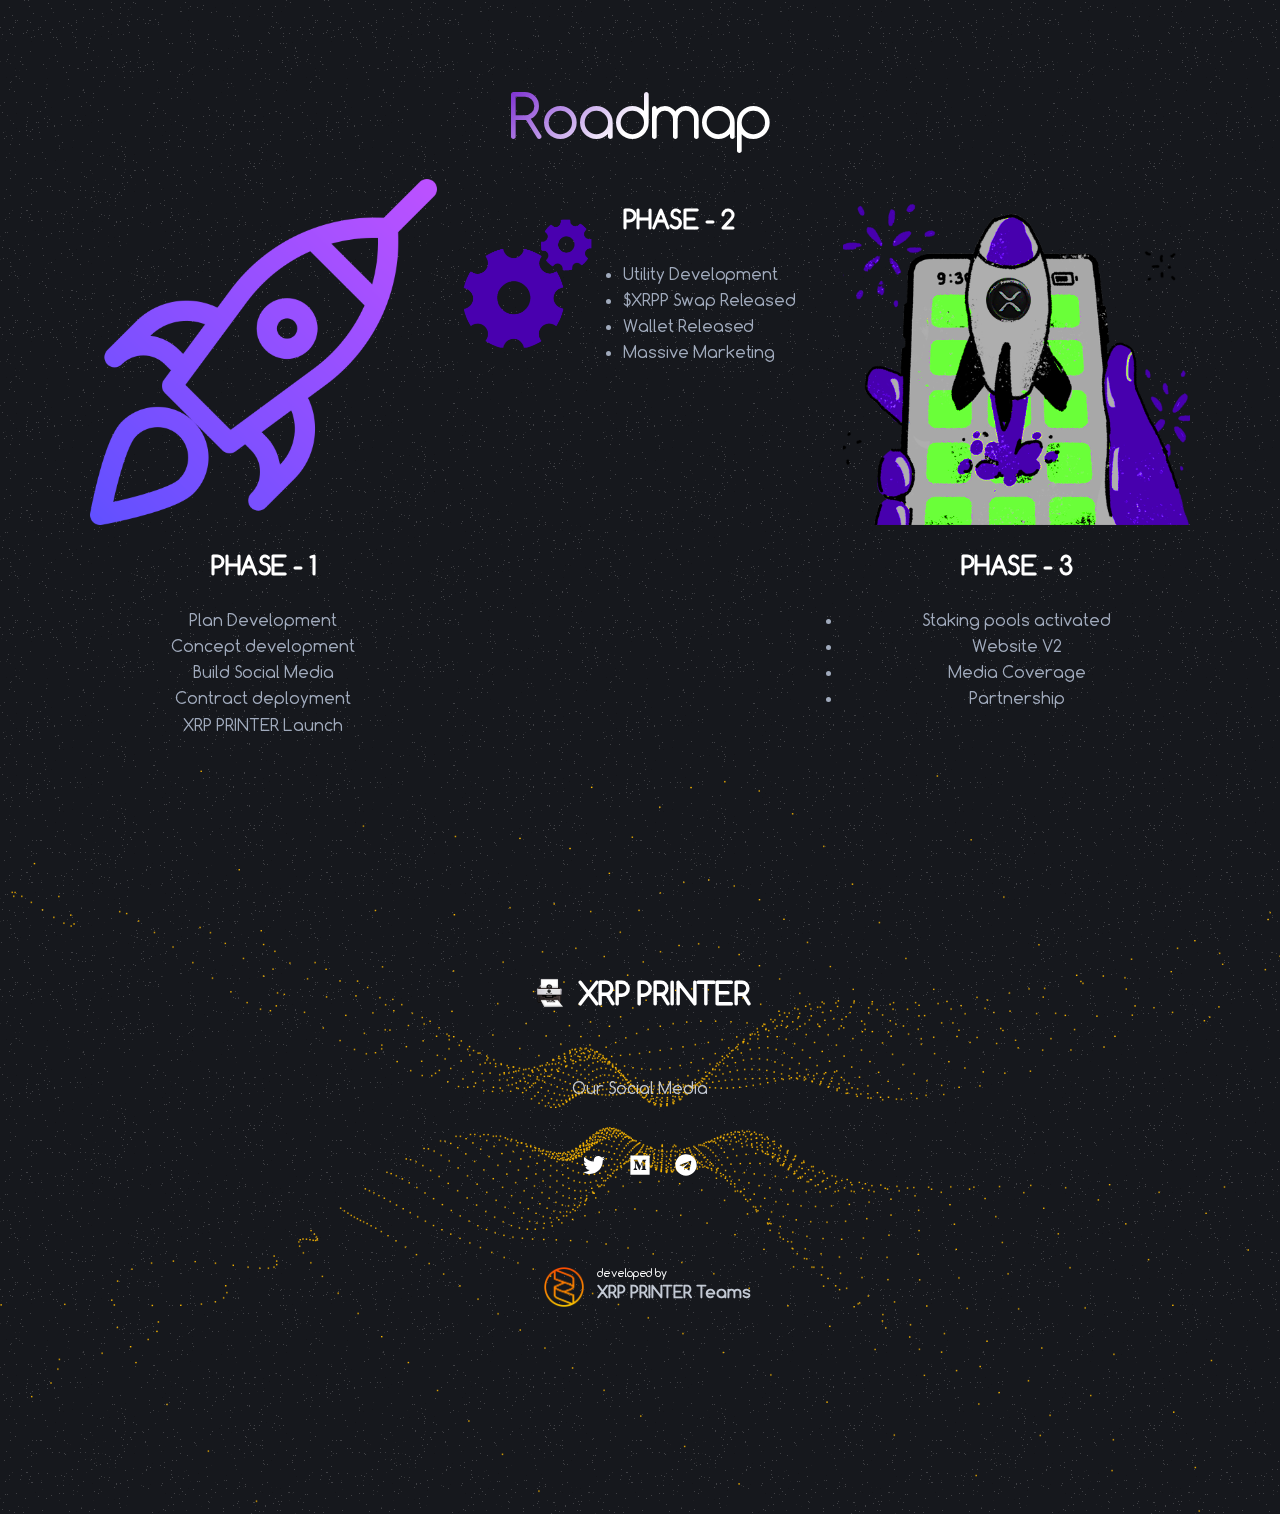
==== commit 29cb1261: "update" ====
--- a/index.html
+++ b/index.html
@@ -584,7 +584,7 @@
                 </div>
               </div>
               <a data-scroll="" href="https://poocoin.app/tokens/0xb421673ac6b945ef128a8d3eaedf08bde0da4af9"
-                class="btn btn--large btn--transparent btn--secondary">Buy XRP COIN</a><br />
+                class="btn btn--large btn--transparent btn--secondary">Buy XRP COIN</a><br /> <br>
                 <a data-scroll="" href="https://t.me/xrpprinterbsc"
                 class="btn btn--large btn--transparent btn--secondary">Join Us</a><br />
             </div>
